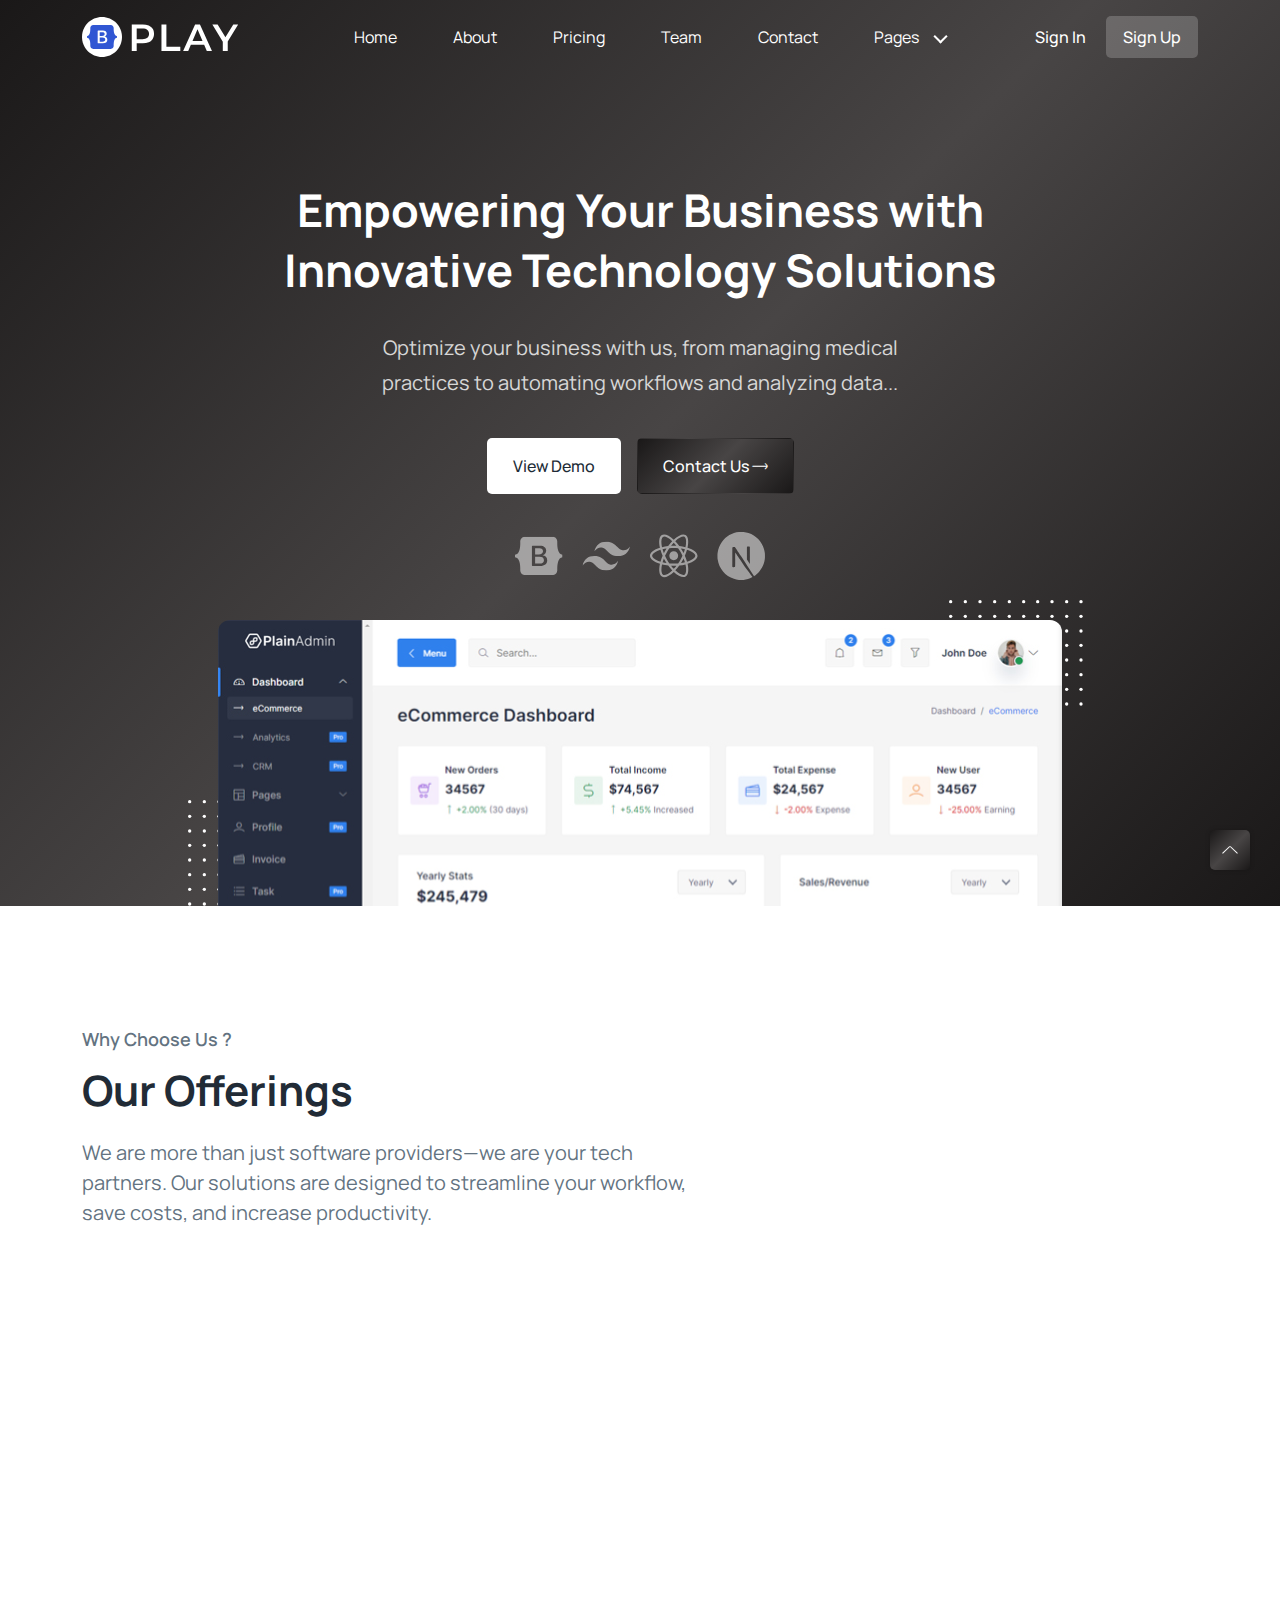
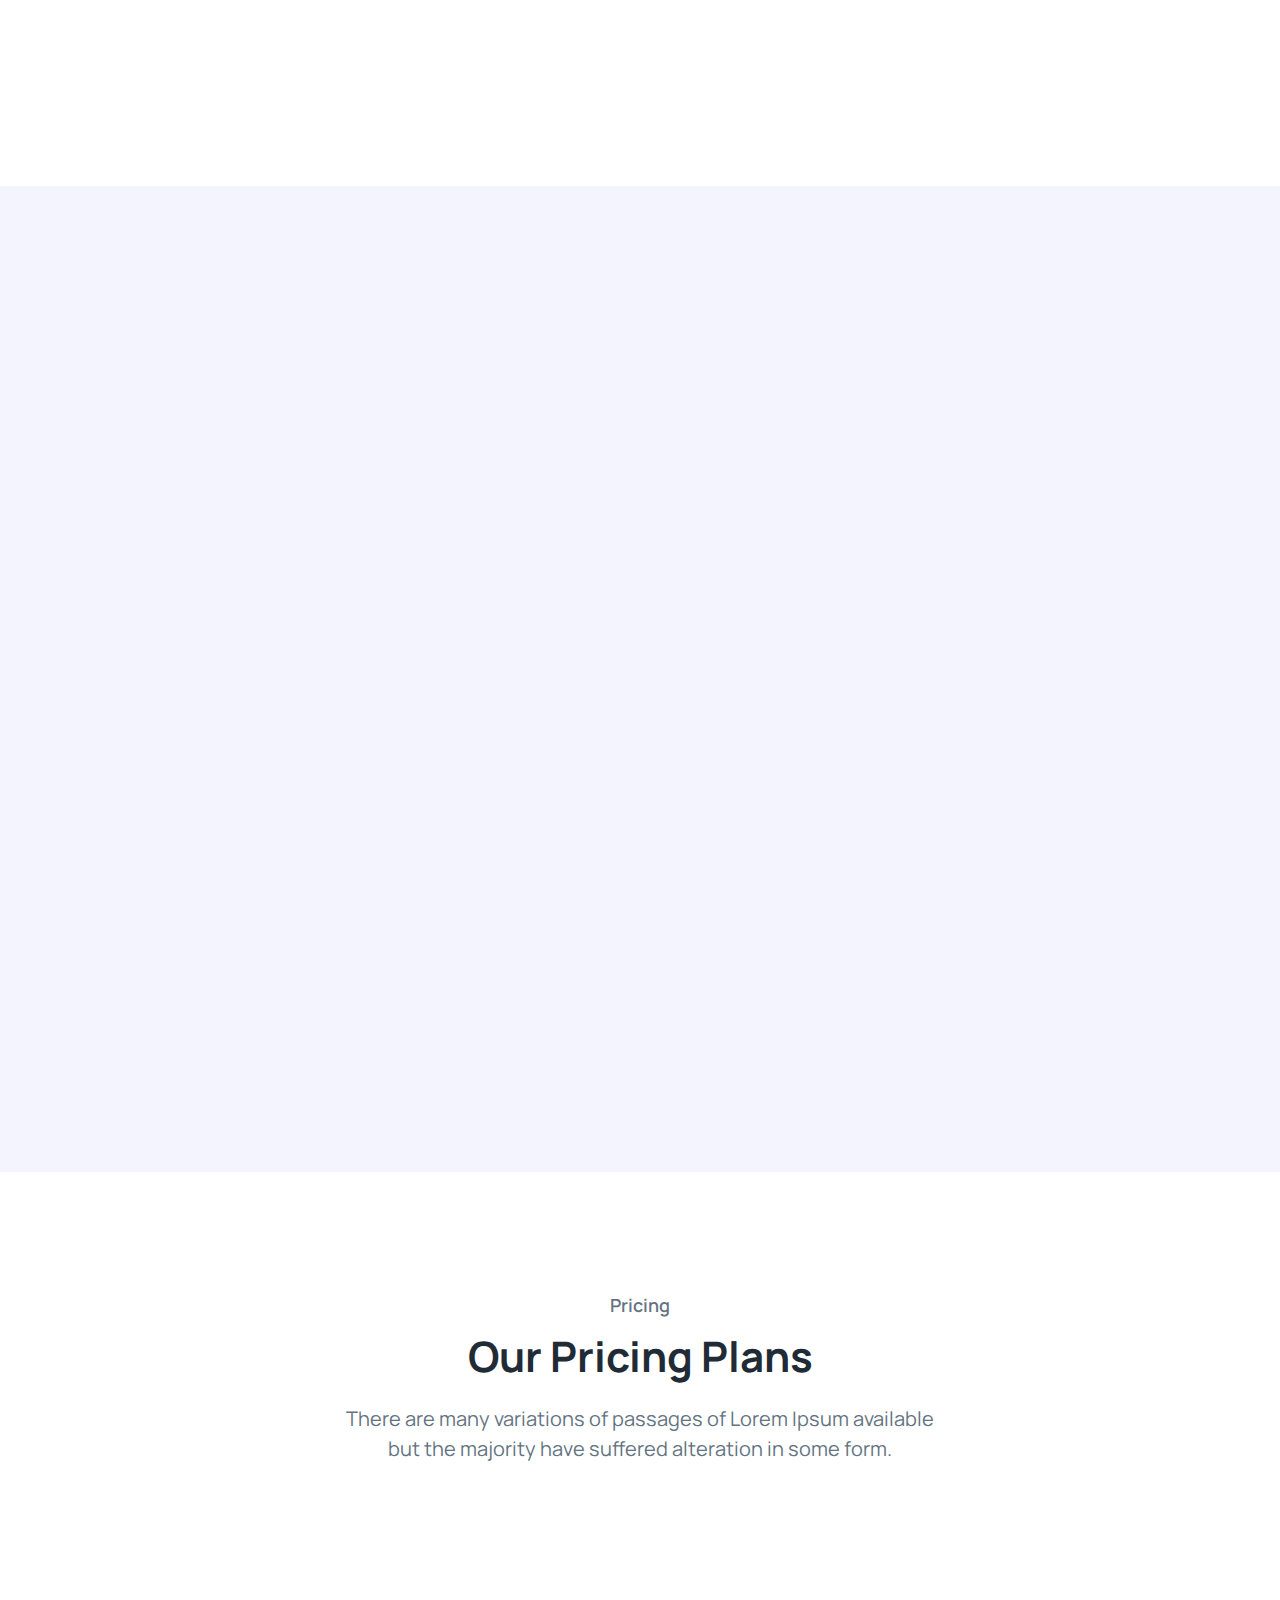
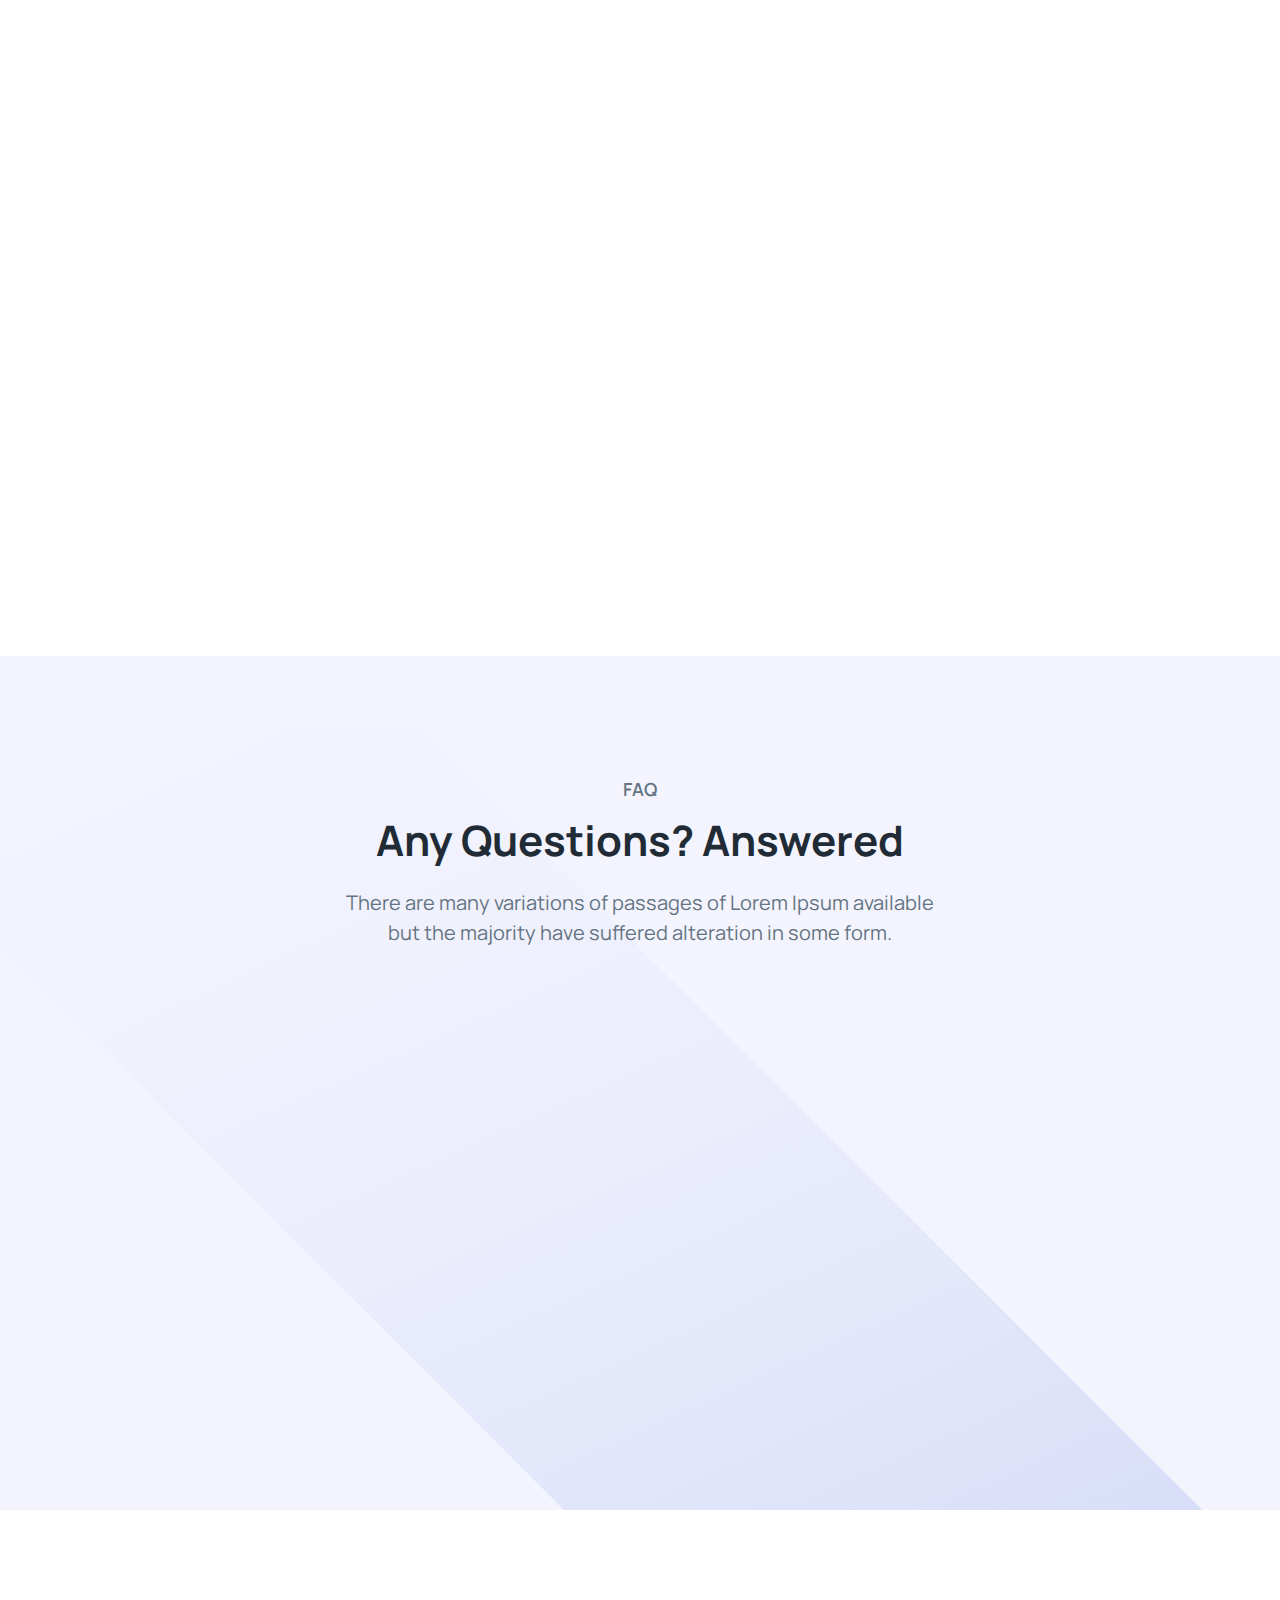
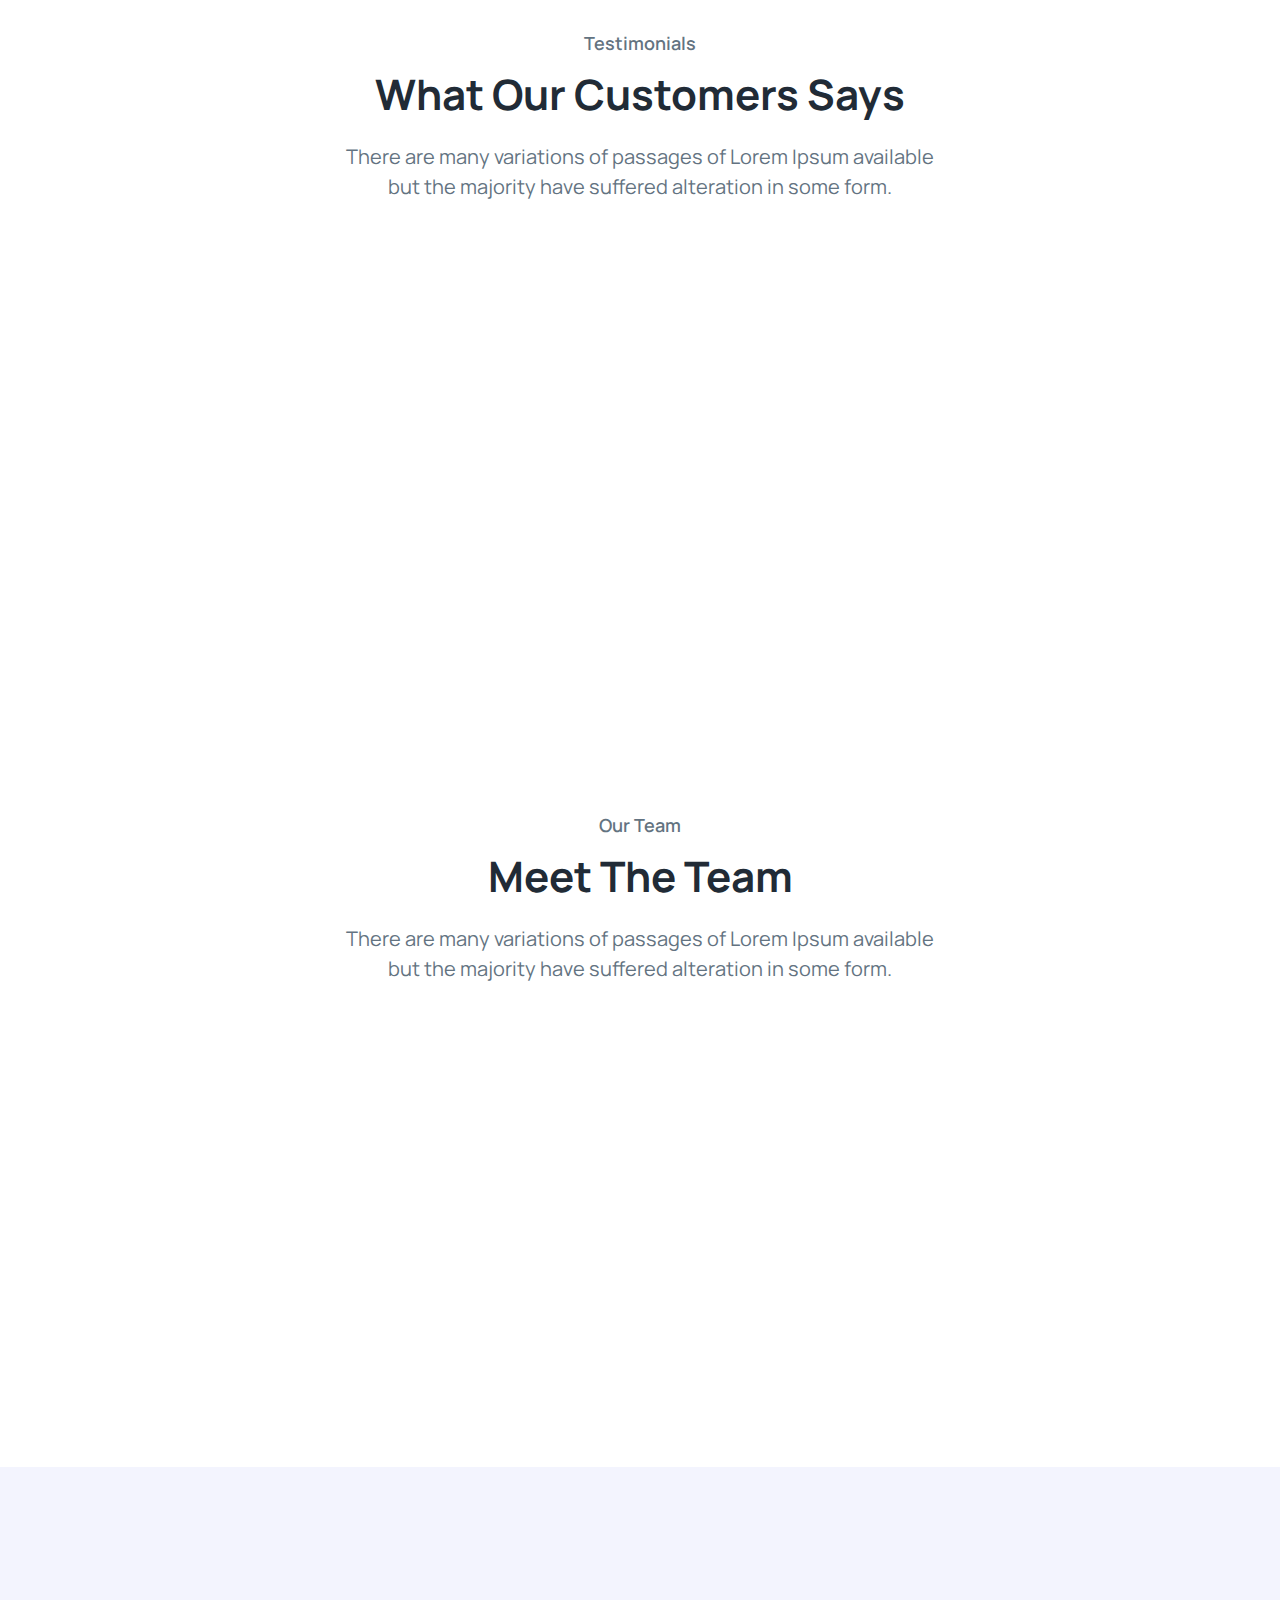
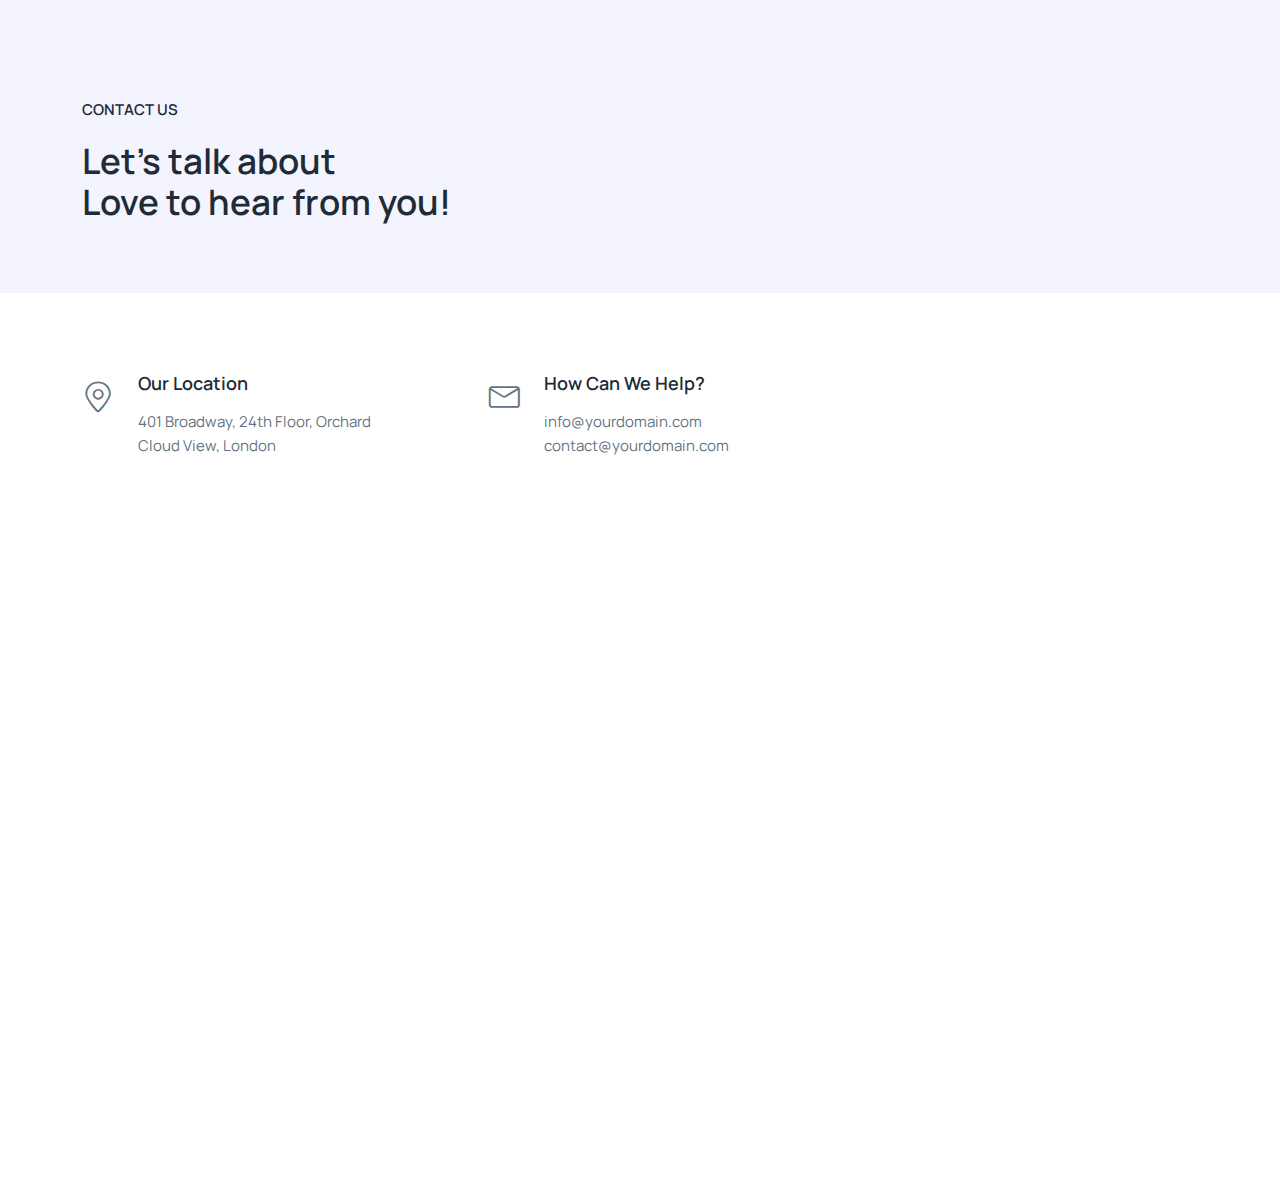
==== index.html @ 302b025c "basic info added" ====
<!-- =========

	Template Name: Play
	Author: UIdeck
	Author URI: https://uideck.com/
	Support: https://uideck.com/support/
	Version: 1.1

========== -->

<!DOCTYPE html>
<html lang="en">
  <head>
    <meta charset="UTF-8" />
    <meta http-equiv="X-UA-Compatible" content="IE=edge" />
    <meta name="viewport" content="width=device-width, initial-scale=1.0" />
    <title>Play | Free Startup and SaaS Landing Page Template by UIdeck</title>

    <!-- Primary Meta Tags -->
<meta name="title" content="Play - Free Open Source HTML Bootstrap Template by UIdeck">
<meta name="description" content="Play - Free Open Source HTML Bootstrap Template by UIdeck Team">

<!-- Open Graph / Facebook -->
<meta property="og:type" content="website">
<meta property="og:url" content="https://uideck.com/play/">
<meta property="og:title" content="Play - Free Open Source HTML Bootstrap Template by UIdeck">
<meta property="og:description" content="Play - Free Open Source HTML Bootstrap Template by UIdeck Team">
<meta property="og:image" content="https://uideck.com/wp-content/uploads/2021/09/play-meta-bs.jpg">

<!-- Twitter -->
<meta property="twitter:card" content="summary_large_image">
<meta property="twitter:url" content="https://uideck.com/play/">
<meta property="twitter:title" content="Play - Free Open Source HTML Bootstrap Template by UIdeck">
<meta property="twitter:description" content="Play - Free Open Source HTML Bootstrap Template by UIdeck Team">
<meta property="twitter:image" content="https://uideck.com/wp-content/uploads/2021/09/play-meta-bs.jpg">

    <!--====== Favicon Icon ======-->
    <link
      rel="shortcut icon"
      href="assets/images/favicon.svg"
      type="image/svg"
    />

    <!-- ===== All CSS files ===== -->
    <link rel="stylesheet" href="assets/css/bootstrap.min.css" />
    <link rel="stylesheet" href="assets/css/animate.css" />
    <link rel="stylesheet" href="assets/css/lineicons.css" />
    <link rel="stylesheet" href="assets/css/ud-styles.css" />
  </head>
  <body>
    <!-- ====== Header Start ====== -->
    <header class="ud-header">
      <div class="container">
        <div class="row">
          <div class="col-lg-12">
            <nav class="navbar navbar-expand-lg">
              <a class="navbar-brand" href="index.html">
                <img src="assets/images/logo/logo.svg" alt="Logo" />
              </a>
              <button class="navbar-toggler">
                <span class="toggler-icon"> </span>
                <span class="toggler-icon"> </span>
                <span class="toggler-icon"> </span>
              </button>

              <div class="navbar-collapse">
                <ul id="nav" class="navbar-nav mx-auto">
                  <li class="nav-item">
                    <a class="ud-menu-scroll" href="#home">Home</a>
                  </li>

                  <li class="nav-item">
                    <a class="ud-menu-scroll" href="#about">About</a>
                  </li>
                  <li class="nav-item">
                    <a class="ud-menu-scroll" href="#pricing">Pricing</a>
                  </li>
                  <li class="nav-item">
                    <a class="ud-menu-scroll" href="#team">Team</a>
                  </li>
                  <li class="nav-item">
                    <a class="ud-menu-scroll" href="#contact">Contact</a>
                  </li>
                  <li class="nav-item nav-item-has-children">
                    <a href="javascript:void(0)"> Pages </a>
                    <ul class="ud-submenu">
                      <li class="ud-submenu-item">
                        <a href="about.html" class="ud-submenu-link">
                          About Page
                        </a>
                      </li>
                      <li class="ud-submenu-item">
                        <a href="pricing.html" class="ud-submenu-link">
                          Pricing Page
                        </a>
                      </li>
                      <li class="ud-submenu-item">
                        <a href="contact.html" class="ud-submenu-link">
                          Contact Page
                        </a>
                      </li>
                      <li class="ud-submenu-item">
                        <a href="blog.html" class="ud-submenu-link">
                          Blog Grid Page
                        </a>
                      </li>
                      <li class="ud-submenu-item">
                        <a href="blog-details.html" class="ud-submenu-link">
                          Blog Details Page
                        </a>
                      </li>
                      <li class="ud-submenu-item">
                        <a href="login.html" class="ud-submenu-link">
                          Sign In Page
                        </a>
                      </li>
                      <li class="ud-submenu-item">
                        <a href="404.html" class="ud-submenu-link">404 Page</a>
                      </li>
                    </ul>
                  </li>
                </ul>
              </div>

              <div class="navbar-btn d-none d-sm-inline-block">
                <a href="login.html" class="ud-main-btn ud-login-btn">
                  Sign In
                </a>
                <a class="ud-main-btn ud-white-btn" href="javascript:void(0)">
                  Sign Up
                </a>
              </div>
            </nav>
          </div>
        </div>
      </div>
    </header>
    <!-- ====== Header End ====== -->

    <!-- ====== Hero Start ====== -->
    <section class="ud-hero" id="home">
      <div class="container">
        <div class="row">
          <div class="col-lg-12">
            <div class="ud-hero-content wow fadeInUp" data-wow-delay=".2s">
              <h1 class="ud-hero-title">
                Empowering Your Business with Innovative Technology Solutions
              </h1>
              <p class="ud-hero-desc">
                Optimize your business with us,
                 from managing medical practices to automating workflows and analyzing data...       </p>
              <ul class="ud-hero-buttons">
                <li>
                  <a href="https://links.uideck.com/play-bootstrap-download" rel="nofollow noopener" target="_blank" class="ud-main-btn ud-white-btn">
                    View Demo
                  </a>
                </li>
                <li>
                  <a href="https://github.com/uideck/play-bootstrap" rel="nofollow noopener" target="_blank" class="ud-main-btn ud-link-btn">
                    Contact Us <i class="lni lni-arrow-right"></i>
                  </a>
                </li>
              </ul>
            </div>
            <div
              class="ud-hero-brands-wrapper wow fadeInUp"
              data-wow-delay=".3s"
            >
              <img src="assets/images/hero/brand.svg" alt="brand" />
            </div>
            <div class="ud-hero-image wow fadeInUp" data-wow-delay=".25s">
              <img src="assets/images/hero/hero-image.svg" alt="hero-image" />
              <img
                src="assets/images/hero/dotted-shape.svg"
                alt="shape"
                class="shape shape-1"
              />
              <img
                src="assets/images/hero/dotted-shape.svg"
                alt="shape"
                class="shape shape-2"
              />
            </div>
          </div>
        </div>
      </div>
    </section>
    <!-- ====== Hero End ====== -->

    <!-- ====== Features Start ====== -->
    <section id="features" class="ud-features">
      <div class="container">
        <div class="row">
          <div class="col-lg-12">
            <div class="ud-section-title">
              <span>Why Choose Us ?</span>
              <h2>Our Offerings</h2>
              <p>
                We are more than just software providers—we are your tech partners.
                 Our solutions are designed to streamline your workflow, save costs,
                  and increase productivity.
              </p>
            </div>
          </div>
        </div>
        <div class="row">
          <div class="col-xl-3 col-lg-3 col-sm-6">
            <div class="ud-single-feature wow fadeInUp" data-wow-delay=".1s">
              <div class="ud-feature-icon">
                <i class="lni lni-gift"></i>
              </div>
              <div class="ud-feature-content">
                <h3 class="ud-feature-title">Scalability</h3>
                <p class="ud-feature-desc">
                  Our software is built with scalability in mind, ensuring that as your business expands,our solutions grow with you. Whether you're managing a small practice
                  or a large enterprise...          </p>
                <a href="javascript:void(0)" class="ud-feature-link">
                  Learn More
                </a>
              </div>
            </div>
          </div>
          <div class="col-xl-3 col-lg-3 col-sm-6">
            <div class="ud-single-feature wow fadeInUp" data-wow-delay=".15s">
              <div class="ud-feature-icon">
                <i class="lni lni-move"></i>
              </div>
              <div class="ud-feature-content">
                <h3 class="ud-feature-title">Customisation</h3>
                <p class="ud-feature-desc">
                  We understand that every business operates differently, which is
                   why our solutions are highly customizable. From workflow automation
                    to specific data reporting, we offer features...
                </p>
                <a href="javascript:void(0)" class="ud-feature-link">
                  Learn More
                </a>
              </div>
            </div>
          </div>
          <div class="col-xl-3 col-lg-3 col-sm-6">
            <div class="ud-single-feature wow fadeInUp" data-wow-delay=".2s">
              <div class="ud-feature-icon">
                <i class="lni lni-layout"></i>
              </div>
              <div class="ud-feature-content">
                <h3 class="ud-feature-title">High-quality Design</h3>
                <p class="ud-feature-desc">
                At Cyan, we create products that are of high-quality, innovative and user friendly designs that stand out.
               Our team creates visually stunning and functional products to meet your business needs
                </p>
                <a href="javascript:void(0)" class="ud-feature-link">
                  Learn More
                </a>
              </div>
            </div>
          </div>
          <div class="col-xl-3 col-lg-3 col-sm-6">
            <div class="ud-single-feature wow fadeInUp" data-wow-delay=".25s">
              <div class="ud-feature-icon">
                <i class="lni lni-layers"></i>
              </div>
              <div class="ud-feature-content">
                <h3 class="ud-feature-title">24/7 Support</h3>
                <p class="ud-feature-desc">
                  We pride ourselves on offering unmatched customer support.
                   Our dedicated team is available 24/7 to ensure that any 
                   issues you face are quickly resolved</p>
                <a href="javascript:void(0)" class="ud-feature-link">
                  Learn More
                </a>
              </div>
            </div>
          </div>
        </div>
      </div>
    </section>
    <!-- ====== Features End ====== -->

    <!-- ====== About Start ====== -->
    <section id="about" class="ud-about">
      <div class="container">
        <div class="ud-about-wrapper wow fadeInUp" data-wow-delay=".2s">
          <div class="ud-about-content-wrapper">
            <div class="ud-about-content">
              <span class="tag">About Us</span>
              <h2>Building the Future of Business with Smart Technology</h2>
              <p>
                Cyan Cloud Technologies was founded with a mission to drive
                 innovation in business operations. From dental practices to 
                 enterprises needing automation, our goal is to provide
                  technology solutions that make a difference.
              </p>

              <p>
                Our products focus on simplifying business processes,
                 automating administrative tasks, and enhancing overall efficiency.
                  At Cyan Cloud Technologies, we strive to empower businesses 
                  with cutting-edge tools and services that streamline operations and foster growth.
              </p>
              <a href="javascript:void(0)" class="ud-main-btn">Learn More</a>
            </div>
          </div>
          <div class="ud-about-image">
            <img src="assets/images/about/about-image.svg" alt="about-image" />
          </div>
        </div>
      </div>
    </section>
    <!-- ====== About End ====== -->

    <!-- ====== Pricing Start ====== -->
    <section id="pricing" class="ud-pricing">
      <div class="container">
        <div class="row">
          <div class="col-lg-12">
            <div class="ud-section-title mx-auto text-center">
              <span>Pricing</span>
              <h2>Our Pricing Plans</h2>
              <p>
                There are many variations of passages of Lorem Ipsum available
                but the majority have suffered alteration in some form.
              </p>
            </div>
          </div>
        </div>

        <div class="row g-0 align-items-center justify-content-center">
          <div class="col-lg-4 col-md-6 col-sm-10">
            <div
              class="ud-single-pricing first-item wow fadeInUp"
              data-wow-delay=".15s"
            >
              <div class="ud-pricing-header">
                <h3>STARTING FROM</h3>
                <h4>$ 19.99/mo</h4>
              </div>
              <div class="ud-pricing-body">
                <ul>
                  <li>5 User</li>
                  <li>All UI components</li>
                  <li>Lifetime access</li>
                  <li>Free updates</li>
                  <li>Use on 1 (one) project</li>
                  <li>4 Months support</li>
                </ul>
              </div>
              <div class="ud-pricing-footer">
                <a href="javascript:void(0)" class="ud-main-btn ud-border-btn">
                  Purchase Now
                </a>
              </div>
            </div>
          </div>
          <div class="col-lg-4 col-md-6 col-sm-10">
            <div
              class="ud-single-pricing active wow fadeInUp"
              data-wow-delay=".1s"
            >
              <span class="ud-popular-tag">POPULAR</span>
              <div class="ud-pricing-header">
                <h3>STARTING FROM</h3>
                <h4>$ 30.99/mo</h4>
              </div>
              <div class="ud-pricing-body">
                <ul>
                  <li>5 User</li>
                  <li>All UI components</li>
                  <li>Lifetime access</li>
                  <li>Free updates</li>
                  <li>Use on 1 (one) project</li>
                  <li>4 Months support</li>
                </ul>
              </div>
              <div class="ud-pricing-footer">
                <a href="javascript:void(0)" class="ud-main-btn ud-white-btn">
                  Purchase Now
                </a>
              </div>
            </div>
          </div>
          <div class="col-lg-4 col-md-6 col-sm-10">
            <div
              class="ud-single-pricing last-item wow fadeInUp"
              data-wow-delay=".15s"
            >
              <div class="ud-pricing-header">
                <h3>STARTING FROM</h3>
                <h4>$ 70.99/mo</h4>
              </div>
              <div class="ud-pricing-body">
                <ul>
                  <li>5 User</li>
                  <li>All UI components</li>
                  <li>Lifetime access</li>
                  <li>Free updates</li>
                  <li>Use on 1 (one) project</li>
                  <li>4 Months support</li>
                </ul>
              </div>
              <div class="ud-pricing-footer">
                <a href="javascript:void(0)" class="ud-main-btn ud-border-btn">
                  Purchase Now
                </a>
              </div>
            </div>
          </div>
        </div>
      </div>
    </section>
    <!-- ====== Pricing End ====== -->

    <!-- ====== FAQ Start ====== -->
    <section id="faq" class="ud-faq">
      <div class="shape">
        <img src="assets/images/faq/shape.svg" alt="shape" />
      </div>
      <div class="container">
        <div class="row">
          <div class="col-lg-12">
            <div class="ud-section-title text-center mx-auto">
              <span>FAQ</span>
              <h2>Any Questions? Answered</h2>
              <p>
                There are many variations of passages of Lorem Ipsum available
                but the majority have suffered alteration in some form.
              </p>
            </div>
          </div>
        </div>

        <div class="row">
          <div class="col-lg-6">
            <div class="ud-single-faq wow fadeInUp" data-wow-delay=".1s">
              <div class="accordion">
                <button
                  class="ud-faq-btn collapsed"
                  data-bs-toggle="collapse"
                  data-bs-target="#collapseOne"
                >
                  <span class="icon flex-shrink-0">
                    <i class="lni lni-chevron-down"></i>
                  </span>
                  <span>How to use UIdeck?</span>
                </button>
                <div id="collapseOne" class="accordion-collapse collapse">
                  <div class="ud-faq-body">
                    Lorem Ipsum is simply dummy text of the printing and
                    typesetting industry. Lorem Ipsum has been the industry's
                    standard dummy text ever since the 1500s, when an unknown
                    printer took a galley of type and scrambled it to make a
                    type specimen book.
                  </div>
                </div>
              </div>
            </div>
            <div class="ud-single-faq wow fadeInUp" data-wow-delay=".15s">
              <div class="accordion">
                <button
                  class="ud-faq-btn collapsed"
                  data-bs-toggle="collapse"
                  data-bs-target="#collapseTwo"
                >
                  <span class="icon flex-shrink-0">
                    <i class="lni lni-chevron-down"></i>
                  </span>
                  <span>How to download icons from Lineicons?</span>
                </button>
                <div id="collapseTwo" class="accordion-collapse collapse">
                  <div class="ud-faq-body">
                    Lorem Ipsum is simply dummy text of the printing and
                    typesetting industry. Lorem Ipsum has been the industry's
                    standard dummy text ever since the 1500s, when an unknown
                    printer took a galley of type and scrambled it to make a
                    type specimen book.
                  </div>
                </div>
              </div>
            </div>
            <div class="ud-single-faq wow fadeInUp" data-wow-delay=".2s">
              <div class="accordion">
                <button
                  class="ud-faq-btn collapsed"
                  data-bs-toggle="collapse"
                  data-bs-target="#collapseThree"
                >
                  <span class="icon flex-shrink-0">
                    <i class="lni lni-chevron-down"></i>
                  </span>
                  <span>Is GrayGrids part of UIdeck?</span>
                </button>
                <div id="collapseThree" class="accordion-collapse collapse">
                  <div class="ud-faq-body">
                    Lorem Ipsum is simply dummy text of the printing and
                    typesetting industry. Lorem Ipsum has been the industry's
                    standard dummy text ever since the 1500s, when an unknown
                    printer took a galley of type and scrambled it to make a
                    type specimen book.
                  </div>
                </div>
              </div>
            </div>
          </div>
          <div class="col-lg-6">
            <div class="ud-single-faq wow fadeInUp" data-wow-delay=".1s">
              <div class="accordion">
                <button
                  class="ud-faq-btn collapsed"
                  data-bs-toggle="collapse"
                  data-bs-target="#collapseFour"
                >
                  <span class="icon flex-shrink-0">
                    <i class="lni lni-chevron-down"></i>
                  </span>
                  <span>Can I use this template for commercial project?</span>
                </button>
                <div id="collapseFour" class="accordion-collapse collapse">
                  <div class="ud-faq-body">
                    Lorem Ipsum is simply dummy text of the printing and
                    typesetting industry. Lorem Ipsum has been the industry's
                    standard dummy text ever since the 1500s, when an unknown
                    printer took a galley of type and scrambled it to make a
                    type specimen book.
                  </div>
                </div>
              </div>
            </div>
            <div class="ud-single-faq wow fadeInUp" data-wow-delay=".15s">
              <div class="accordion">
                <button
                  class="ud-faq-btn collapsed"
                  data-bs-toggle="collapse"
                  data-bs-target="#collapseFive"
                >
                  <span class="icon flex-shrink-0">
                    <i class="lni lni-chevron-down"></i>
                  </span>
                  <span>Do you have plan releasing Play Pro?</span>
                </button>
                <div id="collapseFive" class="accordion-collapse collapse">
                  <div class="ud-faq-body">
                    Lorem Ipsum is simply dummy text of the printing and
                    typesetting industry. Lorem Ipsum has been the industry's
                    standard dummy text ever since the 1500s, when an unknown
                    printer took a galley of type and scrambled it to make a
                    type specimen book.
                  </div>
                </div>
              </div>
            </div>
            <div class="ud-single-faq wow fadeInUp" data-wow-delay=".2s">
              <div class="accordion">
                <button
                  class="ud-faq-btn collapsed"
                  data-bs-toggle="collapse"
                  data-bs-target="#collapseSix"
                >
                  <span class="icon flex-shrink-0">
                    <i class="lni lni-chevron-down"></i>
                  </span>
                  <span>Where and how to host this template?</span>
                </button>
                <div id="collapseSix" class="accordion-collapse collapse">
                  <div class="ud-faq-body">
                    Lorem Ipsum is simply dummy text of the printing and
                    typesetting industry. Lorem Ipsum has been the industry's
                    standard dummy text ever since the 1500s, when an unknown
                    printer took a galley of type and scrambled it to make a
                    type specimen book.
                  </div>
                </div>
              </div>
            </div>
          </div>
        </div>
      </div>
    </section>
    <!-- ====== FAQ End ====== -->

    <!-- ====== Testimonials Start ====== -->
    <section id="testimonials" class="ud-testimonials">
      <div class="container">
        <div class="row">
          <div class="col-lg-12">
            <div class="ud-section-title mx-auto text-center">
              <span>Testimonials</span>
              <h2>What our Customers Says</h2>
              <p>
                There are many variations of passages of Lorem Ipsum available
                but the majority have suffered alteration in some form.
              </p>
            </div>
          </div>
        </div>

        <div class="row">
          <div class="col-lg-4 col-md-6">
            <div
              class="ud-single-testimonial wow fadeInUp"
              data-wow-delay=".1s"
            >
              <div class="ud-testimonial-ratings">
                <i class="lni lni-star-filled"></i>
                <i class="lni lni-star-filled"></i>
                <i class="lni lni-star-filled"></i>
                <i class="lni lni-star-filled"></i>
                <i class="lni lni-star-filled"></i>
              </div>
              <div class="ud-testimonial-content">
                <p>
                  “Our members are so impressed. It's intuitive. It's clean.
                  It's distraction free. If you're building a community.
                </p>
              </div>
              <div class="ud-testimonial-info">
                <div class="ud-testimonial-image">
                  <img
                    src="assets/images/testimonials/author-01.png"
                    alt="author"
                  />
                </div>
                <div class="ud-testimonial-meta">
                  <h4>Sabo Masties</h4>
                  <p>Founder @UIdeck</p>
                </div>
              </div>
            </div>
          </div>
          <div class="col-lg-4 col-md-6">
            <div
              class="ud-single-testimonial wow fadeInUp"
              data-wow-delay=".15s"
            >
              <div class="ud-testimonial-ratings">
                <i class="lni lni-star-filled"></i>
                <i class="lni lni-star-filled"></i>
                <i class="lni lni-star-filled"></i>
                <i class="lni lni-star-filled"></i>
                <i class="lni lni-star-filled"></i>
              </div>
              <div class="ud-testimonial-content">
                <p>
                  “Our members are so impressed. It's intuitive. It's clean.
                  It's distraction free. If you're building a community.
                </p>
              </div>
              <div class="ud-testimonial-info">
                <div class="ud-testimonial-image">
                  <img
                    src="assets/images/testimonials/author-02.png"
                    alt="author"
                  />
                </div>
                <div class="ud-testimonial-meta">
                  <h4>Margin Gesmu</h4>
                  <p>Founder @Lineicons</p>
                </div>
              </div>
            </div>
          </div>
          <div class="col-lg-4 col-md-6">
            <div
              class="ud-single-testimonial wow fadeInUp"
              data-wow-delay=".2s"
            >
              <div class="ud-testimonial-ratings">
                <i class="lni lni-star-filled"></i>
                <i class="lni lni-star-filled"></i>
                <i class="lni lni-star-filled"></i>
                <i class="lni lni-star-filled"></i>
                <i class="lni lni-star-filled"></i>
              </div>
              <div class="ud-testimonial-content">
                <p>
                  “Our members are so impressed. It's intuitive. It's clean.
                  It's distraction free. If you're building a community.
                </p>
              </div>
              <div class="ud-testimonial-info">
                <div class="ud-testimonial-image">
                  <img
                    src="assets/images/testimonials/author-03.png"
                    alt="author"
                  />
                </div>
                <div class="ud-testimonial-meta">
                  <h4>William Smith</h4>
                  <p>Founder @GrayGrids</p>
                </div>
              </div>
            </div>
          </div>
        </div>
        <div class="row">
          <div class="col-lg-12">
            <div class="ud-brands wow fadeInUp" data-wow-delay=".2s">
              <div class="ud-title">
                <h6>Trusted and Used by</h6>
              </div>
              <div class="ud-brands-logo">
                <div class="ud-single-logo">
                  <img src="assets/images/brands/ayroui.svg" alt="ayroui" />
                </div>
                <div class="ud-single-logo">
                  <img src="assets/images/brands/uideck.svg" alt="uideck" />
                </div>
                <div class="ud-single-logo">
                  <img
                    src="assets/images/brands/graygrids.svg"
                    alt="graygrids"
                  />
                </div>
                <div class="ud-single-logo">
                  <img
                    src="assets/images/brands/lineicons.svg"
                    alt="lineicons"
                  />
                </div>
                <div class="ud-single-logo">
                  <img
                    src="assets/images/brands/ecommerce-html.svg"
                    alt="ecommerce-html"
                  />
                </div>
              </div>
            </div>
          </div>
        </div>
      </div>
    </section>
    <!-- ====== Testimonials End ====== -->

    <!-- ====== Team Start ====== -->
    <section id="team" class="ud-team">
      <div class="container">
        <div class="row">
          <div class="col-lg-12">
            <div class="ud-section-title mx-auto text-center">
              <span>Our Team</span>
              <h2>Meet The Team</h2>
              <p>
                There are many variations of passages of Lorem Ipsum available
                but the majority have suffered alteration in some form.
              </p>
            </div>
          </div>
        </div>

        <div class="row">
          <div class="col-xl-3 col-lg-3 col-sm-6">
            <div class="ud-single-team wow fadeInUp" data-wow-delay=".1s">
              <div class="ud-team-image-wrapper">
                <div class="ud-team-image">
                  <img src="assets/images/team/team-01.png" alt="team" />
                </div>

                <img
                  src="assets/images/team/dotted-shape.svg"
                  alt="shape"
                  class="shape shape-1"
                />
                <img
                  src="assets/images/team/shape-2.svg"
                  alt="shape"
                  class="shape shape-2"
                />
              </div>
              <div class="ud-team-info">
                <h5>Adveen Desuza</h5>
                <h6>UI Designer</h6>
              </div>
              <ul class="ud-team-socials">
                <li>
                  <a href="https://twitter.com/MusharofChy">
                    <i class="lni lni-facebook-filled"></i>
                  </a>
                </li>
                <li>
                  <a href="https://twitter.com/MusharofChy">
                    <i class="lni lni-twitter-filled"></i>
                  </a>
                </li>
                <li>
                  <a href="https://twitter.com/MusharofChy">
                    <i class="lni lni-instagram-filled"></i>
                  </a>
                </li>
              </ul>
            </div>
          </div>
          <div class="col-xl-3 col-lg-3 col-sm-6">
            <div class="ud-single-team wow fadeInUp" data-wow-delay=".15s">
              <div class="ud-team-image-wrapper">
                <div class="ud-team-image">
                  <img src="assets/images/team/team-02.png" alt="team" />
                </div>

                <img
                  src="assets/images/team/dotted-shape.svg"
                  alt="shape"
                  class="shape shape-1"
                />
                <img
                  src="assets/images/team/shape-2.svg"
                  alt="shape"
                  class="shape shape-2"
                />
              </div>
              <div class="ud-team-info">
                <h5>Jezmin uniya</h5>
                <h6>Product Designer</h6>
              </div>
              <ul class="ud-team-socials">
                <li>
                  <a href="https://twitter.com/MusharofChy">
                    <i class="lni lni-facebook-filled"></i>
                  </a>
                </li>
                <li>
                  <a href="https://twitter.com/MusharofChy">
                    <i class="lni lni-twitter-filled"></i>
                  </a>
                </li>
                <li>
                  <a href="https://twitter.com/MusharofChy">
                    <i class="lni lni-instagram-filled"></i>
                  </a>
                </li>
              </ul>
            </div>
          </div>
          <div class="col-xl-3 col-lg-3 col-sm-6">
            <div class="ud-single-team wow fadeInUp" data-wow-delay=".2s">
              <div class="ud-team-image-wrapper">
                <div class="ud-team-image">
                  <img src="assets/images/team/team-03.png" alt="team" />
                </div>

                <img
                  src="assets/images/team/dotted-shape.svg"
                  alt="shape"
                  class="shape shape-1"
                />
                <img
                  src="assets/images/team/shape-2.svg"
                  alt="shape"
                  class="shape shape-2"
                />
              </div>
              <div class="ud-team-info">
                <h5>Andrieo Gloree</h5>
                <h6>App Developer</h6>
              </div>
              <ul class="ud-team-socials">
                <li>
                  <a href="https://twitter.com/MusharofChy">
                    <i class="lni lni-facebook-filled"></i>
                  </a>
                </li>
                <li>
                  <a href="https://twitter.com/MusharofChy">
                    <i class="lni lni-twitter-filled"></i>
                  </a>
                </li>
                <li>
                  <a href="https://twitter.com/MusharofChy">
                    <i class="lni lni-instagram-filled"></i>
                  </a>
                </li>
              </ul>
            </div>
          </div>
          <div class="col-xl-3 col-lg-3 col-sm-6">
            <div class="ud-single-team wow fadeInUp" data-wow-delay=".25s">
              <div class="ud-team-image-wrapper">
                <div class="ud-team-image">
                  <img src="assets/images/team/team-04.png" alt="team" />
                </div>

                <img
                  src="assets/images/team/dotted-shape.svg"
                  alt="shape"
                  class="shape shape-1"
                />
                <img
                  src="assets/images/team/shape-2.svg"
                  alt="shape"
                  class="shape shape-2"
                />
              </div>
              <div class="ud-team-info">
                <h5>Jackie Sanders</h5>
                <h6>Content Writer</h6>
              </div>
              <ul class="ud-team-socials">
                <li>
                  <a href="https://twitter.com/MusharofChy">
                    <i class="lni lni-facebook-filled"></i>
                  </a>
                </li>
                <li>
                  <a href="https://twitter.com/MusharofChy">
                    <i class="lni lni-twitter-filled"></i>
                  </a>
                </li>
                <li>
                  <a href="https://twitter.com/MusharofChy">
                    <i class="lni lni-instagram-filled"></i>
                  </a>
                </li>
              </ul>
            </div>
          </div>
        </div>
      </div>
    </section>
    <!-- ====== Team End ====== -->

    <!-- ====== Contact Start ====== -->
    <section id="contact" class="ud-contact">
      <div class="container">
        <div class="row align-items-center">
          <div class="col-xl-8 col-lg-7">
            <div class="ud-contact-content-wrapper">
              <div class="ud-contact-title">
                <span>CONTACT US</span>
                <h2>
                  Let’s talk about <br />
                  Love to hear from you!
                </h2>
              </div>
              <div class="ud-contact-info-wrapper">
                <div class="ud-single-info">
                  <div class="ud-info-icon">
                    <i class="lni lni-map-marker"></i>
                  </div>
                  <div class="ud-info-meta">
                    <h5>Our Location</h5>
                    <p>401 Broadway, 24th Floor, Orchard Cloud View, London</p>
                  </div>
                </div>
                <div class="ud-single-info">
                  <div class="ud-info-icon">
                    <i class="lni lni-envelope"></i>
                  </div>
                  <div class="ud-info-meta">
                    <h5>How Can We Help?</h5>
                    <p>info@yourdomain.com</p>
                    <p>contact@yourdomain.com</p>
                  </div>
                </div>
              </div>
            </div>
          </div>
          <div class="col-xl-4 col-lg-5">
            <div
              class="ud-contact-form-wrapper wow fadeInUp"
              data-wow-delay=".2s"
            >
              <h3 class="ud-contact-form-title">Send us a Message</h3>
              <form class="ud-contact-form">
                <div class="ud-form-group">
                  <label for="fullName">Full Name*</label>
                  <input
                    type="text"
                    name="fullName"
                    placeholder="Adam Gelius"
                  />
                </div>
                <div class="ud-form-group">
                  <label for="email">Email*</label>
                  <input
                    type="email"
                    name="email"
                    placeholder="example@yourmail.com"
                  />
                </div>
                <div class="ud-form-group">
                  <label for="phone">Phone*</label>
                  <input
                    type="text"
                    name="phone"
                    placeholder="+885 1254 5211 552"
                  />
                </div>
                <div class="ud-form-group">
                  <label for="message">Message*</label>
                  <textarea
                    name="message"
                    rows="1"
                    placeholder="type your message here"
                  ></textarea>
                </div>
                <div class="ud-form-group mb-0">
                  <button type="submit" class="ud-main-btn">
                    Send Message
                  </button>
                </div>
              </form>
            </div>
          </div>
        </div>
      </div>
    </section>
    <!-- ====== Contact End ====== -->

    <!-- ====== Footer Start ====== -->
    <footer class="ud-footer wow fadeInUp" data-wow-delay=".15s">
      <div class="shape shape-1">
        <img src="assets/images/footer/shape-1.svg" alt="shape" />
      </div>
      <div class="shape shape-2">
        <img src="assets/images/footer/shape-2.svg" alt="shape" />
      </div>
      <div class="shape shape-3">
        <img src="assets/images/footer/shape-3.svg" alt="shape" />
      </div>
      <div class="ud-footer-widgets">
        <div class="container">
          <div class="row">
            <div class="col-xl-3 col-lg-4 col-md-6">
              <div class="ud-widget">
                <a href="index.html" class="ud-footer-logo">
                  <img src="assets/images/logo/logo.svg" alt="logo" />
                </a>
                <p class="ud-widget-desc">
                  We create digital experiences for brands and companies by
                  using technology.
                </p>
                <ul class="ud-widget-socials">
                  <li>
                    <a href="https://twitter.com/MusharofChy">
                      <i class="lni lni-facebook-filled"></i>
                    </a>
                  </li>
                  <li>
                    <a href="https://twitter.com/MusharofChy">
                      <i class="lni lni-twitter-filled"></i>
                    </a>
                  </li>
                  <li>
                    <a href="https://twitter.com/MusharofChy">
                      <i class="lni lni-instagram-filled"></i>
                    </a>
                  </li>
                  <li>
                    <a href="https://twitter.com/MusharofChy">
                      <i class="lni lni-linkedin-original"></i>
                    </a>
                  </li>
                </ul>
              </div>
            </div>

            <div class="col-xl-2 col-lg-2 col-md-6 col-sm-6">
              <div class="ud-widget">
                <h5 class="ud-widget-title">About Us</h5>
                <ul class="ud-widget-links">
                  <li>
                    <a href="javascript:void(0)">Home</a>
                  </li>
                  <li>
                    <a href="javascript:void(0)">Features</a>
                  </li>
                  <li>
                    <a href="javascript:void(0)">About</a>
                  </li>
                  <li>
                    <a href="javascript:void(0)">Testimonial</a>
                  </li>
                </ul>
              </div>
            </div>
            <div class="col-xl-2 col-lg-3 col-md-6 col-sm-6">
              <div class="ud-widget">
                <h5 class="ud-widget-title">Features</h5>
                <ul class="ud-widget-links">
                  <li>
                    <a href="javascript:void(0)">How it works</a>
                  </li>
                  <li>
                    <a href="javascript:void(0)">Privacy policy</a>
                  </li>
                  <li>
                    <a href="javascript:void(0)">Terms of service</a>
                  </li>
                  <li>
                    <a href="javascript:void(0)">Refund policy</a>
                  </li>
                </ul>
              </div>
            </div>
            <div class="col-xl-2 col-lg-3 col-md-6 col-sm-6">
              <div class="ud-widget">
                <h5 class="ud-widget-title">Our Products</h5>
                <ul class="ud-widget-links">
                  <li>
                    <a
                      href="https://lineicons.com/"
                      rel="nofollow noopner"
                      target="_blank"
                      >Lineicons
                    </a>
                  </li>
                  <li>
                    <a
                      href="https://ecommercehtml.com/"
                      rel="nofollow noopner"
                      target="_blank"
                      >Ecommerce HTML</a
                    >
                  </li>
                  <li>
                    <a
                      href="https://ayroui.com/"
                      rel="nofollow noopner"
                      target="_blank"
                      >Ayro UI</a
                    >
                  </li>
                  <li>
                    <a
                      href="https://graygrids.com/"
                      rel="nofollow noopner"
                      target="_blank"
                      >Plain Admin</a
                    >
                  </li>
                </ul>
              </div>
            </div>
            <div class="col-xl-3 col-lg-6 col-md-8 col-sm-10">
              <div class="ud-widget">
                <h5 class="ud-widget-title">Partners</h5>
                <ul class="ud-widget-brands">
                  <li>
                    <a
                      href="https://ayroui.com/"
                      rel="nofollow noopner"
                      target="_blank"
                    >
                      <img
                        src="assets/images/footer/brands/ayroui.svg"
                        alt="ayroui"
                      />
                    </a>
                  </li>
                  <li>
                    <a
                      href="https://ecommercehtml.com/"
                      rel="nofollow noopner"
                      target="_blank"
                    >
                      <img
                        src="assets/images/footer/brands/ecommerce-html.svg"
                        alt="ecommerce-html"
                      />
                    </a>
                  </li>
                  <li>
                    <a
                      href="https://graygrids.com/"
                      rel="nofollow noopner"
                      target="_blank"
                    >
                      <img
                        src="assets/images/footer/brands/graygrids.svg"
                        alt="graygrids"
                      />
                    </a>
                  </li>
                  <li>
                    <a
                      href="https://lineicons.com/"
                      rel="nofollow noopner"
                      target="_blank"
                    >
                      <img
                        src="assets/images/footer/brands/lineicons.svg"
                        alt="lineicons"
                      />
                    </a>
                  </li>
                  <li>
                    <a
                      href="https://uideck.com/"
                      rel="nofollow noopner"
                      target="_blank"
                    >
                      <img
                        src="assets/images/footer/brands/uideck.svg"
                        alt="uideck"
                      />
                    </a>
                  </li>
                  <li>
                    <a
                      href="https://tailwindtemplates.co/"
                      rel="nofollow noopner"
                      target="_blank"
                    >
                      <img
                        src="assets/images/footer/brands/tailwindtemplates.svg"
                        alt="tailwindtemplates"
                      />
                    </a>
                  </li>
                </ul>
              </div>
            </div>
          </div>
        </div>
      </div>
      <div class="ud-footer-bottom">
        <div class="container">
          <div class="row">
            <div class="col-md-8">
              <ul class="ud-footer-bottom-left">
                <li>
                  <a href="javascript:void(0)">Privacy policy</a>
                </li>
                <li>
                  <a href="javascript:void(0)">Support policy</a>
                </li>
                <li>
                  <a href="javascript:void(0)">Terms of service</a>
                </li>
              </ul>
            </div>
            <div class="col-md-4">
              <p class="ud-footer-bottom-right">
                Designed and Developed by
                <a href="https://uideck.com" rel="nofollow">UIdeck</a>
              </p>
            </div>
          </div>
        </div>
      </div>
    </footer>
    <!-- ====== Footer End ====== -->

    <!-- ====== Back To Top Start ====== -->
    <a href="javascript:void(0)" class="back-to-top">
      <i class="lni lni-chevron-up"> </i>
    </a>
    <!-- ====== Back To Top End ====== -->

    <!-- ====== All Javascript Files ====== -->
    <script src="assets/js/bootstrap.bundle.min.js"></script>
    <script src="assets/js/wow.min.js"></script>
    <script src="assets/js/main.js"></script>
    <script>
      // ==== for menu scroll
      const pageLink = document.querySelectorAll(".ud-menu-scroll");

      pageLink.forEach((elem) => {
        elem.addEventListener("click", (e) => {
          e.preventDefault();
          document.querySelector(elem.getAttribute("href")).scrollIntoView({
            behavior: "smooth",
            offsetTop: 1 - 60,
          });
        });
      });

      // section menu active
      function onScroll(event) {
        const sections = document.querySelectorAll(".ud-menu-scroll");
        const scrollPos =
          window.pageYOffset ||
          document.documentElement.scrollTop ||
          document.body.scrollTop;

        for (let i = 0; i < sections.length; i++) {
          const currLink = sections[i];
          const val = currLink.getAttribute("href");
          const refElement = document.querySelector(val);
          const scrollTopMinus = scrollPos + 73;
          if (
            refElement.offsetTop <= scrollTopMinus &&
            refElement.offsetTop + refElement.offsetHeight > scrollTopMinus
          ) {
            document
              .querySelector(".ud-menu-scroll")
              .classList.remove("active");
            currLink.classList.add("active");
          } else {
            currLink.classList.remove("active");
          }
        }
      }

      window.document.addEventListener("scroll", onScroll);
    </script>
  </body>
</html>
---- assets/css/ud-styles.css ----
/* =======

	Template Name: Play Bootstrap
	Author: UIdeck
	Author URI: https://uideck.com/
	Support: https://github.com/uideck/
	Version: 1.0

======== */
/*===========================
  COMMON css 
===========================*/
@import url("https://fonts.googleapis.com/css2?family=Inter:wght@200;300;400;500;600;700;800;900&display=swap");
@import url('https://fonts.googleapis.com/css2?family=Manrope:wght@200..800&display=swap');
:root {
  --font: "Manrope", sans-serif;
  --body-color: #637381;
  --heading-color: #212b36;
  --primary-color: linear-gradient(135deg, #1a1818, #484545,#1a1818)  ;
  --white: #ffffff;
}

body {
  font-family: var(--font);
  font-weight: normal;
  font-style: normal;
  color: var(--body-color);
  overflow-x: hidden;
}

* {
  margin: 0;
  padding: 0;
  -webkit-box-sizing: border-box;
  box-sizing: border-box;
}

img {
  max-width: 100%;
}

a,
button,
input,
textarea {
  -webkit-transition: all 0.3s ease-out 0s;
  transition: all 0.3s ease-out 0s;
}

a,
a:focus,
input:focus,
textarea:focus,
button:focus,
.navbar-toggler:focus {
  text-decoration: none;
  outline: none;
  -webkit-box-shadow: none;
          box-shadow: none;
}

a:focus,
a:hover {
  text-decoration: none;
}

i,
span,
a {
  display: inline-block;
}

audio,
canvas,
iframe,
img,
svg,
video {
  vertical-align: middle;
}

h1,
h2,
h3,
h4,
h5,
h6 {
  font-weight: 700;
  color: var(--heading-color);
  margin: 0px;
}

h1 {
  font-size: 48px;
}

h2 {
  font-size: 36px;
}

h3 {
  font-size: 28px;
}

h4 {
  font-size: 22px;
}

h5 {
  font-size: 18px;
}

h6 {
  font-size: 16px;
}

ul,
ol {
  margin: 0px;
  padding: 0px;
  list-style-type: none;
}

p {
  font-size: 16px;
  font-weight: 400;
  line-height: 26px;
  color: var(--body-color);
  margin: 0px;
}

.bg_cover {
  background-position: center center;
  background-size: cover;
  background-repeat: no-repeat;
  width: 100%;
  height: 100%;
}

/*===== All Button Style =====*/
.ud-main-btn {
  display: inline-block;
  text-align: center;
  white-space: nowrap;
  vertical-align: middle;
  font-weight: 500;
  font-size: 16px;
  border-radius: 5px;
  padding: 15px 25px;
  border: 1px solid transparent;
  color: var(--white);
  cursor: pointer;
  z-index: 5;
  -webkit-transition: all 0.4s ease-out 0s;
  transition: all 0.4s ease-out 0s;
  background: var(--primary-color);
}

.ud-main-btn:hover {
  color: var(--white);
  background: var(--heading-color);
}

@media (max-width: 767px) {
  .container {
    padding-left: 40px;
    padding-right: 40px;
  }
}

@media only screen and (min-width: 576px) and (max-width: 767px) {
  .container {
    padding-left: 20px;
    padding-right: 20px;
  }
}

.back-to-top {
  width: 40px;
  height: 40px;
  line-height: 40px;
  background: var(--primary-color);
  -webkit-box-shadow: 0px 0px 5px rgba(0, 0, 0, 0.2);
          box-shadow: 0px 0px 5px rgba(0, 0, 0, 0.2);
  text-align: center;
  -webkit-box-pack: center;
      -ms-flex-pack: center;
          justify-content: center;
  -webkit-box-align: center;
      -ms-flex-align: center;
          align-items: center;
  border-radius: 5px;
  position: fixed;
  right: 30px;
  bottom: 30px;
  z-index: 99;
  color: var(--white);
}

.back-to-top:hover {
  color: var(--white);
  background: var(--heading-color);
}

/* ===== Header CSS ===== */
.ud-header {
  position: absolute;
  top: 0;
  left: 0;
  width: 100%;
  z-index: 99;
  -webkit-transition: all 0.3s ease-out 0s;
  transition: all 0.3s ease-out 0s;
}

.sticky {
  position: fixed;
  z-index: 99;
  background-color: rgba(255, 255, 255, 0.8);
  -webkit-backdrop-filter: blur(5px);
          backdrop-filter: blur(5px);
  -webkit-box-shadow: inset 0 -1px 0 0 rgba(0, 0, 0, 0.1);
  box-shadow: inset 0 -1px 0 0 rgba(0, 0, 0, 0.1);
  -webkit-transition: all 0.3s ease-out 0s;
  transition: all 0.3s ease-out 0s;
}

.sticky .navbar {
  padding: 0;
}

.navbar {
  padding: 0px 0;
  border-radius: 5px;
  position: relative;
  -webkit-transition: all 0.3s ease-out 0s;
  transition: all 0.3s ease-out 0s;
}

.navbar-brand {
  padding: 0;
}

@media only screen and (min-width: 768px) and (max-width: 991px), (max-width: 767px) {
  .navbar-brand {
    padding: 5px 0px;
  }
}

.navbar-brand img {
  max-width: 160px;
}

.navbar-toggler {
  padding: 0;
}

.navbar-toggler .toggler-icon {
  width: 30px;
  height: 2px;
  background-color: var(--white);
  display: block;
  margin: 5px 0;
  position: relative;
  -webkit-transition: all 0.3s ease-out 0s;
  transition: all 0.3s ease-out 0s;
}

.navbar-toggler.active .toggler-icon:nth-of-type(1) {
  -webkit-transform: rotate(45deg);
  transform: rotate(45deg);
  top: 7px;
}

.navbar-toggler.active .toggler-icon:nth-of-type(2) {
  opacity: 0;
}

.navbar-toggler.active .toggler-icon:nth-of-type(3) {
  -webkit-transform: rotate(135deg);
  transform: rotate(135deg);
  top: -7px;
}

@media only screen and (min-width: 768px) and (max-width: 991px), (max-width: 767px) {
  .navbar-collapse {
    position: absolute;
    top: 100%;
    right: 0;
    max-width: 300px;
    width: 100%;
    background-color: var(--white);
    z-index: 9;
    -webkit-box-shadow: 0px 15px 20px 0px rgba(0, 0, 0, 0.1);
    box-shadow: 0px 15px 20px 0px rgba(0, 0, 0, 0.1);
    padding: 0px;
    display: none;
    border-radius: 5px;
  }
  .navbar-collapse.show {
    display: block;
  }
}

@media only screen and (min-width: 768px) and (max-width: 991px), (max-width: 767px) {
  .navbar-nav {
    padding: 20px 30px;
  }
}

.navbar-nav .nav-item {
  position: relative;
  padding: 0px 20px;
}

@media only screen and (min-width: 992px) and (max-width: 1199px) {
  .navbar-nav .nav-item {
    padding: 0px 12px;
  }
}

@media only screen and (min-width: 768px) and (max-width: 991px), (max-width: 767px) {
  .navbar-nav .nav-item {
    padding: 0px;
  }
}

.navbar-nav .nav-item > a {
  font-size: 16px;
  font-weight: 400;
  color: var(--white);
  -webkit-transition: all 0.3s ease-out 0s;
  transition: all 0.3s ease-out 0s;
  padding: 25px 8px;
  position: relative;
}

@media only screen and (min-width: 768px) and (max-width: 991px), (max-width: 767px) {
  .navbar-nav .nav-item > a {
    display: block;
    padding: 8px 0;
    color: var(--heading-color);
  }
}

.navbar-nav .nav-item > a:hover, .navbar-nav .nav-item > a.active {
  color: var(--white);
  opacity: 0.5;
}

@media only screen and (min-width: 768px) and (max-width: 991px), (max-width: 767px) {
  .navbar-nav .nav-item > a:hover, .navbar-nav .nav-item > a.active {
    color: var(--primary-color);
    opacity: 1;
  }
}

.navbar-nav .nav-item .ud-submenu {
  position: absolute;
  width: 250px;
  background: var(--white);
  top: 110%;
  padding: 20px 30px;
  -webkit-box-shadow: 0 15px 44px rgba(140, 140, 140, 0.18);
          box-shadow: 0 15px 44px rgba(140, 140, 140, 0.18);
  border-radius: 5px;
  opacity: 0;
  visibility: hidden;
  -webkit-transition: all 0.3s ease-out 0s;
  transition: all 0.3s ease-out 0s;
}

@media only screen and (min-width: 768px) and (max-width: 991px), (max-width: 767px) {
  .navbar-nav .nav-item .ud-submenu {
    position: static;
    -webkit-box-shadow: none;
            box-shadow: none;
    width: 100%;
    padding: 0px;
    opacity: 1;
    visibility: visible;
    display: none;
  }
}

.navbar-nav .nav-item .ud-submenu.show {
  display: block;
}

.navbar-nav .nav-item .ud-submenu .ud-submenu-link {
  padding: 7px 0;
  color: var(--heading-color);
  font-size: 14px;
}

.navbar-nav .nav-item .ud-submenu .ud-submenu-link:hover {
  color: var(--primary-color);
}

.navbar-nav .nav-item:hover > a {
  color: var(--white);
  opacity: 0.5;
}

@media only screen and (min-width: 768px) and (max-width: 991px), (max-width: 767px) {
  .navbar-nav .nav-item:hover > a {
    color: var(--primary-color);
    opacity: 1;
  }
}

.navbar-nav .nav-item:hover > .ud-submenu {
  opacity: 1;
  visibility: visible;
  top: 100%;
}

.navbar-nav .nav-item.nav-item-has-children > a {
  position: relative;
}

.navbar-nav .nav-item.nav-item-has-children > a::after {
  content: "";
  -webkit-box-sizing: border-box;
          box-sizing: border-box;
  position: absolute;
  width: 10px;
  height: 10px;
  border-bottom: 2px solid;
  border-right: 2px solid;
  -webkit-transform: rotate(45deg) translateY(-50%);
          transform: rotate(45deg) translateY(-50%);
  right: -15px;
  top: 50%;
  margin-top: -2px;
}

@media only screen and (min-width: 768px) and (max-width: 991px), (max-width: 767px) {
  .navbar-nav .nav-item.nav-item-has-children > a::after {
    right: 5px;
  }
}

@media only screen and (min-width: 768px) and (max-width: 991px), (max-width: 767px) {
  .navbar-btn {
    position: absolute;
    top: 50%;
    right: 50px;
    -webkit-transform: translateY(-50%);
    transform: translateY(-50%);
  }
}

.navbar-btn .ud-main-btn {
  padding: 8px 16px;
  background: transparent;
}

.navbar-btn .ud-login-btn:hover {
  opacity: 0.5;
}

.navbar-btn .ud-white-btn {
  background: rgba(255, 255, 255, 0.2);
}

.navbar-btn .ud-white-btn:hover {
  background: white;
  color: var(--heading-color);
}

.sticky .navbar-toggler .toggler-icon {
  background-color: var(--heading-color);
}

.sticky .navbar-nav .nav-item:hover > a {
  color: var(--primary-color);
  opacity: 1;
}

.sticky .navbar-nav .nav-item a {
  color: var(--heading-color);
}

.sticky .navbar-nav .nav-item a.active, .sticky .navbar-nav .nav-item a:hover {
  color: var(--primary-color);
  opacity: 1;
}

.sticky .navbar-btn .ud-main-btn.ud-login-btn {
  color: var(--heading-color);
}

.sticky .navbar-btn .ud-main-btn.ud-login-btn:hover {
  color: var(--primary-color);
  opacity: 1;
}

.sticky .navbar-btn .ud-white-btn {
  background: var(--primary-color);
  color: var(--white);
}

.sticky .navbar-btn .ud-white-btn:hover {
  background: var(--heading-color);
}

/* ===== Hero CSS ===== */
.ud-hero {
  background: var(--primary-color);
  padding-top: 180px;
}

@media only screen and (min-width: 768px) and (max-width: 991px) {
  .ud-hero {
    padding-top: 160px;
  }
}

@media (max-width: 767px) {
  .ud-hero {
    padding-top: 130px;
  }
}

.ud-hero-content {
  max-width: 780px;
  margin: auto;
  margin-bottom: 30px;
}

.ud-hero-content .ud-hero-title {
  color: var(--white);
  font-weight: 700;
  font-size: 45px;
  line-height: 60px;
  text-align: center;
  margin-bottom: 30px;
}

@media only screen and (min-width: 768px) and (max-width: 991px) {
  .ud-hero-content .ud-hero-title {
    font-size: 38px;
    line-height: 50px;
  }
}

@media (max-width: 767px) {
  .ud-hero-content .ud-hero-title {
    font-size: 26px;
    line-height: 38px;
  }
}

.ud-hero-content .ud-hero-desc {
  font-weight: normal;
  font-size: 20px;
  line-height: 35px;
  text-align: center;
  color: var(--white);
  opacity: 0.8;
  max-width: 600px;
  margin: auto;
  margin-bottom: 30px;
}

@media (max-width: 767px) {
  .ud-hero-content .ud-hero-desc {
    font-size: 16px;
    line-height: 30px;
  }
}

.ud-hero-buttons {
  display: -webkit-box;
  display: -ms-flexbox;
  display: flex;
  -webkit-box-align: center;
      -ms-flex-align: center;
          align-items: center;
  -webkit-box-pack: center;
      -ms-flex-pack: center;
          justify-content: center;
}

.ud-hero-buttons .ud-main-btn {
  margin: 8px;
}

@media (max-width: 767px) {
  .ud-hero-buttons .ud-main-btn {
    margin: 5px;
  }
}

@media (max-width: 767px) {
  .ud-hero-buttons .ud-main-btn {
    padding: 12px 16px;
  }
}

.ud-hero-buttons .ud-white-btn {
  background: var(--white);
  color: var(--heading-color);
}

.ud-hero-buttons .ud-white-btn:hover {
  -webkit-box-shadow: 0px 0px 25px rgba(0, 0, 0, 0.2);
          box-shadow: 0px 0px 25px rgba(0, 0, 0, 0.2);
  background: #fefefe;
  color: var(--primary-color);
}

.ud-hero-buttons .ud-link-btn:hover {
  color: var(--white);
  background: transparent;
  opacity: 0.5;
}

.ud-hero-brands-wrapper {
  text-align: center;
  margin-bottom: 40px;
}

.ud-hero-brands-wrapper img {
  -webkit-transition: all 0.3s;
  transition: all 0.3s;
  opacity: 0.5;
  max-width: 250px;
}

.ud-hero-brands-wrapper img:hover {
  opacity: 1;
}

.ud-hero-image {
  max-width: 845px;
  margin: auto;
  text-align: center;
  position: relative;
  z-index: 1;
}

.ud-hero-image img {
  max-width: 100%;
  text-align: center;
}

.ud-hero-image .shape {
  position: absolute;
  z-index: -1;
}

.ud-hero-image .shape.shape-1 {
  bottom: 0;
  left: -30px;
}

.ud-hero-image .shape.shape-2 {
  top: -20px;
  right: -20px;
}

/* ===== Features CSS ===== */
.ud-features {
  padding-top: 120px;
  padding-bottom: 90px;
}

@media (max-width: 767px) {
  .ud-features {
    padding-top: 80px;
    padding-bottom: 40px;
  }
}

.ud-section-title {
  max-width: 620px;
  margin-bottom: 70px;
}

.ud-section-title span {
  font-weight: 600;
  font-size: 18px;
  color: var(--primary-color);
  margin-bottom: 10px;
}

.ud-section-title h2 {
  font-weight: 700;
  font-size: 42px;
  line-height: 55px;
  text-transform: capitalize;
  color: var(--heading-color);
  margin-bottom: 20px;
}

.ud-section-title p {
  font-size: 20px;
  line-height: 30px;
}

@media (max-width: 767px) {
  .ud-section-title p {
    font-size: 16px;
    line-height: 26px;
  }
}

.ud-single-feature {
  margin-bottom: 40px;
}

.ud-single-feature:hover .ud-feature-icon::before {
  -webkit-transform: rotate(45deg);
  transform: rotate(45deg);
}

.ud-single-feature .ud-feature-icon {
  width: 70px;
  height: 70px;
  display: -webkit-box;
  display: -ms-flexbox;
  display: flex;
  -webkit-box-align: center;
      -ms-flex-align: center;
          align-items: center;
  -webkit-box-pack: center;
      -ms-flex-pack: center;
          justify-content: center;
  border-radius: 14px;
  background: var(--primary-color);
  font-size: 32px;
  color: var(--white);
  position: relative;
  z-index: 1;
  text-align: center;
  margin-bottom: 40px;
}

.ud-single-feature .ud-feature-icon::before {
  content: "";
  position: absolute;
  width: 100%;
  height: 100%;
  top: 0;
  left: 0;
  border-radius: 14px;
  background: var(--primary-color);
  opacity: 0.2;
  z-index: -1;
  -webkit-transform: rotate(23deg);
  transform: rotate(23deg);
  -webkit-transition: all 0.3s ease-out 0s;
  transition: all 0.3s ease-out 0s;
}

.ud-single-feature .ud-feature-title {
  font-weight: 700;
  font-size: 20px;
  line-height: 28px;
  margin-bottom: 12px;
}

@media only screen and (min-width: 992px) and (max-width: 1199px) {
  .ud-single-feature .ud-feature-title {
    font-size: 18px;
    line-height: 26px;
  }
}

.ud-single-feature .ud-feature-desc {
  font-size: 16px;
  line-height: 24px;
  margin-bottom: 40px;
}

.ud-single-feature .ud-feature-link {
  font-weight: 500;
  color: var(--body-color);
}

.ud-single-feature .ud-feature-link:hover {
  color: var(--primary-color);
}

/* ===== About CSS ===== */
.ud-about {
  background: #f3f4fe;
  padding: 120px 0;
}

@media (max-width: 767px) {
  .ud-about {
    padding: 80px 0;
  }
}

.ud-about-wrapper {
  background: var(--white);
  border: 1px solid rgba(0, 0, 0, 0.08);
  display: -webkit-box;
  display: -ms-flexbox;
  display: flex;
  -webkit-box-pack: justify;
      -ms-flex-pack: justify;
          justify-content: space-between;
}

@media only screen and (min-width: 768px) and (max-width: 991px), (max-width: 767px) {
  .ud-about-wrapper {
    display: block;
  }
}

.ud-about-content-wrapper {
  padding: 70px;
}

@media (max-width: 767px) {
  .ud-about-content-wrapper {
    padding: 50px 30px;
  }
}

@media only screen and (min-width: 576px) and (max-width: 767px) {
  .ud-about-content-wrapper {
    padding: 50px;
  }
}

.ud-about-content {
  max-width: 500px;
}

.ud-about-content .tag {
  font-weight: 500;
  font-size: 14px;
  color: var(--white);
  background: var(--primary-color);
  padding: 5px 20px;
  display: inline-block;
  margin-bottom: 20px;
}

.ud-about-content h2 {
  font-weight: bold;
  font-size: 36px;
  line-height: 45px;
  margin-bottom: 30px;
}

@media (max-width: 767px) {
  .ud-about-content h2 {
    font-size: 26px;
    line-height: 38px;
  }
}

.ud-about-content p {
  font-size: 16px;
  line-height: 28px;
  margin-bottom: 40px;
}

.ud-about-content .ud-main-btn:hover {
  background: #2748b4;
  -webkit-box-shadow: 0px 0px 10px rgba(0, 0, 0, 0.3);
          box-shadow: 0px 0px 10px rgba(0, 0, 0, 0.3);
}

@media only screen and (min-width: 768px) and (max-width: 991px), (max-width: 767px) {
  .ud-about-image {
    text-align: center;
  }
}

/* ===== Pricing CSS ===== */
.ud-pricing {
  padding-top: 120px;
  padding-bottom: 90px;
}

@media (max-width: 767px) {
  .ud-pricing {
    padding-top: 80px;
    padding-bottom: 40px;
  }
}

.ud-single-pricing {
  margin-bottom: 40px;
  background: var(--white);
  border: 2px solid #d4deff;
  border-radius: 8px;
  text-align: center;
  padding: 45px 30px;
  position: relative;
}

.ud-single-pricing.active {
  background: -webkit-gradient(linear, left top, left bottom, from(#3056d3), to(#179bee));
  background: linear-gradient(180deg, #3056d3 0%, #179bee 100%);
  border: none;
  padding: 55px 30px;
}

.ud-single-pricing.active .ud-pricing-header h3,
.ud-single-pricing.active .ud-pricing-header h4 {
  color: var(--white);
}

.ud-single-pricing.active .ud-pricing-body li {
  color: var(--white);
}

.ud-single-pricing.first-item::after, .ud-single-pricing.last-item::after {
  content: "";
  position: absolute;
  width: 55px;
  height: 55px;
  z-index: 1;
}

.ud-single-pricing.first-item::after {
  background: var(--primary-color);
  left: -2px;
  bottom: -2px;
  border-radius: 0px 55px 0px 8px;
}

.ud-single-pricing.last-item::after {
  background: #13c296;
  top: -2px;
  right: -2px;
  border-radius: 0px 8px 0px 55px;
}

.ud-single-pricing .ud-popular-tag {
  display: inline-block;
  padding: 10px 25px;
  background: var(--white);
  border-radius: 30px;
  color: var(--primary-color);
  margin-bottom: 20px;
  font-weight: 600;
}

.ud-single-pricing .ud-pricing-header h3 {
  font-weight: 500;
  font-size: 15px;
  margin-bottom: 8px;
}

.ud-single-pricing .ud-pricing-header h4 {
  font-weight: 600;
  font-size: 26px;
  color: var(--primary-color);
  margin-bottom: 40px;
}

.ud-single-pricing .ud-pricing-body {
  margin-bottom: 40px;
}

.ud-single-pricing .ud-pricing-body li {
  font-weight: 500;
  font-size: 15px;
  margin-bottom: 18px;
}

.ud-single-pricing .ud-main-btn {
  border-radius: 30px;
  padding: 15px 40px;
}

.ud-single-pricing .ud-border-btn {
  border: 1px solid #d4deff;
  color: var(--primary-color);
  background: var(--white);
}

.ud-single-pricing .ud-border-btn:hover {
  color: var(--white);
  border-color: var(--primary-color);
  background: var(--primary-color);
}

.ud-single-pricing .ud-white-btn {
  background: var(--white);
  color: var(--heading-color);
}

.ud-single-pricing .ud-white-btn:hover {
  color: var(--white);
  background: var(--heading-color);
}

/* ===== FAQ CSS ===== */
.ud-faq {
  padding-top: 120px;
  padding-bottom: 90px;
  background: #f3f4fe;
  position: relative;
  z-index: 1;
}

@media (max-width: 767px) {
  .ud-faq {
    padding-top: 80px;
    padding-bottom: 50px;
  }
}

.ud-faq .shape {
  position: absolute;
  z-index: -1;
  left: 0;
  bottom: 0;
}

.ud-single-faq {
  background: var(--white);
  border: 1px solid #f3f4fe;
  -webkit-box-shadow: 0px 20px 95px rgba(201, 203, 204, 0.3);
          box-shadow: 0px 20px 95px rgba(201, 203, 204, 0.3);
  border-radius: 10px;
  margin-bottom: 30px;
}

.ud-single-faq .ud-faq-btn {
  text-align: left;
  display: -webkit-box;
  display: -ms-flexbox;
  display: flex;
  width: 100%;
  -webkit-box-align: center;
      -ms-flex-align: center;
          align-items: center;
  border: none;
  background: transparent;
  font-weight: 600;
  font-size: 18px;
  color: var(--heading-color);
  opacity: 0.88;
  padding: 30px;
}

@media only screen and (min-width: 992px) and (max-width: 1199px), (max-width: 767px) {
  .ud-single-faq .ud-faq-btn {
    padding: 15px;
  }
}

.ud-single-faq .ud-faq-btn.collapsed span.icon i {
  -webkit-transform: rotate(0deg);
  transform: rotate(0deg);
}

.ud-single-faq .ud-faq-btn span.icon {
  display: -webkit-box;
  display: -ms-flexbox;
  display: flex;
  -webkit-box-align: center;
      -ms-flex-align: center;
          align-items: center;
  -webkit-box-pack: center;
      -ms-flex-pack: center;
          justify-content: center;
  width: 42px;
  height: 42px;
  background: rgba(48, 86, 211, 0.06);
  border-radius: 10px;
  color: var(--primary-color);
  margin-right: 24px;
}

.ud-single-faq .ud-faq-btn span.icon i {
  -webkit-transform: rotate(180deg);
  transform: rotate(180deg);
  -webkit-transition: all 0.3s;
  transition: all 0.3s;
  font-size: 14px;
  font-weight: 700;
}

.ud-single-faq .ud-faq-body {
  padding: 0px 30px 40px 95px;
}

@media only screen and (min-width: 992px) and (max-width: 1199px), (max-width: 767px) {
  .ud-single-faq .ud-faq-body {
    padding: 0px 16px 20px 82px;
  }
}

/* ===== Testimonials CSS ===== */
.ud-testimonials {
  padding-top: 120px;
}

@media (max-width: 767px) {
  .ud-testimonials {
    padding-top: 80px;
  }
}

.ud-single-testimonial {
  padding: 30px;
  -webkit-box-shadow: 0px 60px 120px -20px #ebeffd;
          box-shadow: 0px 60px 120px -20px #ebeffd;
  background: var(--white);
  margin-bottom: 50px;
}

.ud-single-testimonial .ud-testimonial-ratings {
  margin-bottom: 10px;
}

.ud-single-testimonial .ud-testimonial-ratings i {
  color: #fbb040;
}

.ud-single-testimonial .ud-testimonial-content {
  margin-bottom: 25px;
}

.ud-single-testimonial .ud-testimonial-content p {
  font-size: 16px;
  line-height: 30px;
  color: #637381;
}

.ud-single-testimonial .ud-testimonial-info {
  display: -webkit-box;
  display: -ms-flexbox;
  display: flex;
  -webkit-box-align: center;
      -ms-flex-align: center;
          align-items: center;
}

.ud-single-testimonial .ud-testimonial-info .ud-testimonial-image {
  width: 50px;
  height: 50px;
  border-radius: 50%;
  overflow: hidden;
  margin-right: 20px;
}

.ud-single-testimonial .ud-testimonial-info .ud-testimonial-meta h4 {
  font-weight: 600;
  font-size: 14px;
}

.ud-single-testimonial .ud-testimonial-info .ud-testimonial-meta p {
  font-size: 12px;
  color: #969696;
}

.ud-brands .ud-title {
  margin-bottom: 30px;
}

.ud-brands .ud-title h6 {
  font-weight: normal;
  font-size: 12px;
  color: var(--body-color);
  display: inline-block;
  position: relative;
}

.ud-brands .ud-title h6::after {
  content: "";
  position: absolute;
  width: 30px;
  height: 1px;
  background: #afb2b5;
  right: -40px;
  top: 50%;
}

.ud-brands .ud-brands-logo {
  display: -webkit-box;
  display: -ms-flexbox;
  display: flex;
  -webkit-box-align: center;
      -ms-flex-align: center;
          align-items: center;
  -ms-flex-wrap: wrap;
      flex-wrap: wrap;
  margin-right: -40px;
}

.ud-brands .ud-brands-logo .ud-single-logo {
  margin-right: 40px;
  margin-bottom: 20px;
  max-width: 140px;
}

.ud-brands .ud-brands-logo .ud-single-logo:hover img {
  -webkit-filter: none;
          filter: none;
}

.ud-brands .ud-brands-logo .ud-single-logo img {
  -webkit-filter: grayscale(1);
          filter: grayscale(1);
  -webkit-transition: all 0.3s ease-out 0s;
  transition: all 0.3s ease-out 0s;
}

/* ===== Team CSS ===== */
.ud-team {
  padding-top: 120px;
  padding-bottom: 80px;
}

@media (max-width: 767px) {
  .ud-team {
    padding-top: 80px;
    padding-bottom: 40px;
  }
}

.ud-single-team {
  margin-bottom: 40px;
}

.ud-single-team .ud-team-image-wrapper {
  width: 170px;
  height: 170px;
  position: relative;
  margin: 0px auto 25px;
}

.ud-single-team .ud-team-image {
  border-radius: 50%;
}

.ud-single-team .ud-team-image img {
  width: 100%;
  border-radius: 50%;
}

.ud-single-team .shape {
  position: absolute;
  z-index: -1;
}

.ud-single-team .shape.shape-1 {
  top: 0;
  left: 0;
}

.ud-single-team .shape.shape-2 {
  bottom: 0;
  right: 0;
}

.ud-single-team .ud-team-info {
  text-align: center;
  margin-bottom: 20px;
}

.ud-single-team .ud-team-info h5 {
  font-weight: 500;
  font-size: 18px;
  text-transform: capitalize;
  margin-bottom: 10px;
}

.ud-single-team .ud-team-info h6 {
  font-weight: 500;
  font-size: 12px;
  color: var(--body-color);
}

.ud-single-team .ud-team-socials {
  display: -webkit-box;
  display: -ms-flexbox;
  display: flex;
  -webkit-box-align: center;
      -ms-flex-align: center;
          align-items: center;
  -webkit-box-pack: center;
      -ms-flex-pack: center;
          justify-content: center;
}

.ud-single-team .ud-team-socials a {
  width: 32px;
  height: 32px;
  display: -webkit-box;
  display: -ms-flexbox;
  display: flex;
  -webkit-box-align: center;
      -ms-flex-align: center;
          align-items: center;
  -webkit-box-pack: center;
      -ms-flex-pack: center;
          justify-content: center;
  margin: 0px 10px;
  color: #cdced6;
}

.ud-single-team .ud-team-socials a:hover {
  color: var(--primary-color);
}

/* ===== Contact CSS ===== */
.ud-contact {
  padding: 120px 0px;
  position: relative;
}

@media (max-width: 767px) {
  .ud-contact {
    padding: 80px 0;
  }
}

.ud-contact::after {
  content: "";
  position: absolute;
  z-index: -1;
  width: 100%;
  top: 0;
  left: 0;
  height: 50%;
  background: #f3f4fe;
}

@media only screen and (min-width: 992px) and (max-width: 1199px) {
  .ud-contact::after {
    height: 45%;
  }
}

.ud-contact-title {
  margin-bottom: 150px;
}

@media only screen and (min-width: 768px) and (max-width: 991px), (max-width: 767px) {
  .ud-contact-title {
    margin-bottom: 50px;
  }
}

.ud-contact-title span {
  color: var(--heading-color);
  font-weight: 600;
  font-size: 15px;
  margin-bottom: 20px;
}

.ud-contact-title h2 {
  font-weight: 600;
  font-size: 35px;
  line-height: 41px;
}

.ud-contact-info-wrapper {
  display: -webkit-box;
  display: -ms-flexbox;
  display: flex;
  -webkit-box-pack: justify;
      -ms-flex-pack: justify;
          justify-content: space-between;
  -ms-flex-wrap: wrap;
      flex-wrap: wrap;
}

@media only screen and (min-width: 768px) and (max-width: 991px), (max-width: 767px) {
  .ud-contact-info-wrapper {
    margin-bottom: 50px;
  }
}

.ud-contact-info-wrapper .ud-single-info {
  display: -webkit-box;
  display: -ms-flexbox;
  display: flex;
  max-width: 100%;
  width: 330px;
  margin-bottom: 30px;
}

.ud-contact-info-wrapper .ud-info-icon {
  font-size: 32px;
  color: var(--primary-color);
  margin-right: 24px;
}

.ud-contact-info-wrapper .ud-info-meta h5 {
  font-weight: 600;
  font-size: 18px;
  margin-bottom: 15px;
}

.ud-contact-info-wrapper .ud-info-meta p {
  font-size: 15px;
  line-height: 24px;
}

.ud-contact-form-wrapper {
  -webkit-box-shadow: 0px 4px 28px rgba(0, 0, 0, 0.05);
          box-shadow: 0px 4px 28px rgba(0, 0, 0, 0.05);
  border-radius: 8px;
  background: var(--white);
  padding: 60px;
}

@media (max-width: 767px) {
  .ud-contact-form-wrapper {
    padding: 40px 30px;
  }
}

@media only screen and (min-width: 1200px) and (max-width: 1399px), only screen and (min-width: 992px) and (max-width: 1199px), only screen and (min-width: 576px) and (max-width: 767px) {
  .ud-contact-form-wrapper {
    padding: 50px 40px;
  }
}

.ud-contact-form-wrapper .ud-contact-form-title {
  font-style: normal;
  font-weight: 600;
  font-size: 28px;
  margin-bottom: 30px;
}

@media (max-width: 767px) {
  .ud-contact-form-wrapper .ud-contact-form-title {
    font-size: 24px;
  }
}

.ud-contact-form-wrapper .ud-form-group {
  margin-bottom: 25px;
}

.ud-contact-form-wrapper .ud-form-group label {
  display: block;
  font-weight: normal;
  font-size: 12px;
}

.ud-contact-form-wrapper .ud-form-group input,
.ud-contact-form-wrapper .ud-form-group textarea {
  display: block;
  width: 100%;
  padding: 15px 0;
  border: none;
  outline: none;
  border-bottom: 1px solid #f1f1f1;
  resize: none;
}

.ud-contact-form-wrapper .ud-form-group input:focus,
.ud-contact-form-wrapper .ud-form-group textarea:focus {
  border-color: var(--primary-color);
}

/* ===== Footer CSS ===== */
.ud-footer {
  background: var(--heading-color);
  padding-top: 100px;
  position: relative;
  z-index: 1;
  overflow: hidden;
}

.ud-footer .shape {
  position: absolute;
  z-index: -1;
}

.ud-footer .shape.shape-1 {
  top: 0;
  left: 0;
}

.ud-footer .shape.shape-2 {
  top: 0;
  right: 0;
}

.ud-footer .shape.shape-3 {
  bottom: 0;
  right: 0;
}

.ud-widget {
  margin-bottom: 50px;
}

.ud-widget .ud-footer-logo {
  max-width: 160px;
  display: block;
  margin-bottom: 10px;
}

.ud-widget .ud-footer-logo img {
  width: 100%;
}

.ud-widget .ud-widget-desc {
  font-size: 15px;
  line-height: 24px;
  color: #f3f4fe;
  margin-bottom: 30px;
  max-width: 260px;
}

.ud-widget .ud-widget-socials {
  display: -webkit-box;
  display: -ms-flexbox;
  display: flex;
  -webkit-box-align: center;
      -ms-flex-align: center;
          align-items: center;
}

.ud-widget .ud-widget-socials a {
  font-size: 16px;
  color: #dddddd;
  margin-right: 20px;
}

.ud-widget .ud-widget-socials a:hover {
  color: var(--primary-color);
}

.ud-widget .ud-widget-title {
  font-weight: 600;
  font-size: 18px;
  margin-bottom: 35px;
  color: var(--white);
}

.ud-widget .ud-widget-links a {
  display: inline-block;
  margin-bottom: 12px;
  font-size: 15px;
  line-height: 30px;
  color: #f3f4fe;
}

.ud-widget .ud-widget-links a:hover {
  color: var(--primary-color);
  padding-left: 10px;
}

.ud-widget .ud-widget-brands {
  display: -webkit-box;
  display: -ms-flexbox;
  display: flex;
  -ms-flex-wrap: wrap;
      flex-wrap: wrap;
  -webkit-box-pack: justify;
      -ms-flex-pack: justify;
          justify-content: space-between;
}

.ud-widget .ud-widget-brands a {
  display: block;
  max-width: 120px;
  margin-bottom: 20px;
  margin-right: 20px;
}

@media only screen and (min-width: 1200px) and (max-width: 1399px) {
  .ud-widget .ud-widget-brands a {
    max-width: 100px;
  }
}

.ud-footer-bottom {
  padding: 35px 0;
  border-top: 1px solid rgba(136, 144, 164, 0.43);
}

.ud-footer-bottom .ud-footer-bottom-left {
  display: -webkit-box;
  display: -ms-flexbox;
  display: flex;
  -webkit-box-align: center;
      -ms-flex-align: center;
          align-items: center;
}

@media (max-width: 767px) {
  .ud-footer-bottom .ud-footer-bottom-left {
    -webkit-box-pack: center;
        -ms-flex-pack: center;
            justify-content: center;
  }
}

.ud-footer-bottom .ud-footer-bottom-left a {
  font-weight: normal;
  font-size: 15px;
  color: #f3f4fe;
  margin-right: 30px;
  display: inline-block;
}

@media (max-width: 767px) {
  .ud-footer-bottom .ud-footer-bottom-left a {
    margin: 0px 8px 8px;
  }
}

.ud-footer-bottom .ud-footer-bottom-left a:hover {
  color: var(--primary-color);
}

.ud-footer-bottom .ud-footer-bottom-right {
  text-align: right;
  font-weight: normal;
  font-size: 15px;
  color: #f3f4fe;
}

.ud-footer-bottom .ud-footer-bottom-right a {
  color: var(--primary-color);
}

.ud-footer-bottom .ud-footer-bottom-right a:hover {
  text-decoration: underline;
}

@media (max-width: 767px) {
  .ud-footer-bottom .ud-footer-bottom-right {
    text-align: center;
    margin-top: 10px;
  }
}

/* ====== Banner CSS ======= */
.ud-page-banner {
  padding-top: 130px;
  padding-bottom: 80px;
  background: var(--primary-color);
  background-image: url("../images/banner/banner-bg.svg");
  background-position: center;
  background-repeat: no-repeat;
  background-size: cover;
}

.ud-banner-content {
  text-align: center;
  max-width: 600px;
  margin: auto;
}

.ud-banner-content h1 {
  color: var(--white);
  font-size: 38px;
  font-weight: 600;
}

/* ====== Login CSS ====== */
.ud-login {
  padding-top: 80px;
  padding-bottom: 80px;
}

.ud-login-wrapper {
  max-width: 500px;
  margin: auto;
  background: var(--white);
  text-align: center;
  padding: 60px;
  -webkit-box-shadow: 0px 10px 35px rgba(0, 0, 0, 0.05);
          box-shadow: 0px 10px 35px rgba(0, 0, 0, 0.05);
}

.ud-login-wrapper .ud-login-logo {
  margin-bottom: 30px;
}

.ud-login-form .ud-form-group {
  margin-bottom: 25px;
}

.ud-login-form .ud-form-group input {
  width: 100%;
  border: 2px solid #dddddd;
  border-radius: 4px;
  padding: 12px 24px;
  background: #fcfdfe;
  color: var(--body-color);
}

.ud-login-form .ud-form-group input:focus {
  border-color: var(--primary-color);
}

.ud-socials-connect {
  padding-top: 10px;
  padding-bottom: 30px;
}

.ud-socials-connect p {
  font-size: 16px;
  color: var(--body-color);
  margin-bottom: 10px;
}

.ud-socials-connect ul {
  display: -webkit-box;
  display: -ms-flexbox;
  display: flex;
  -webkit-box-align: center;
      -ms-flex-align: center;
          align-items: center;
  margin-left: -10px;
  margin-right: -10px;
}

.ud-socials-connect ul li {
  width: 100%;
}

.ud-socials-connect ul li a {
  height: 45px;
  background: var(--primary-color);
  display: -webkit-box;
  display: -ms-flexbox;
  display: flex;
  -webkit-box-align: center;
      -ms-flex-align: center;
          align-items: center;
  -webkit-box-pack: center;
      -ms-flex-pack: center;
          justify-content: center;
  margin: 10px;
  border-radius: 6px;
  color: var(--white);
  font-size: 20px;
}

.ud-socials-connect ul li a.facebook {
  background: #4064ac;
}

.ud-socials-connect ul li a.facebook:hover {
  background: #315294;
}

.ud-socials-connect ul li a.twitter {
  background: #1c9cea;
}

.ud-socials-connect ul li a.twitter:hover {
  background: #0f8bd8;
}

.ud-socials-connect ul li a.google {
  background: #d64937;
}

.ud-socials-connect ul li a.google:hover {
  background: #c53b29;
}

.forget-pass {
  font-size: 16px;
  color: var(--body-color);
  margin-bottom: 8px;
}

.signup-option {
  color: var(--body-color);
  font-size: 16px;
}

.signup-option a {
  color: var(--primary-color);
}

/* ====== Blog CSS ====== */
.ud-blog-grids {
  padding-top: 120px;
  padding-bottom: 80px;
}

.ud-blog-grids.ud-related-articles {
  padding-top: 100px;
}

@media (max-width: 767px) {
  .ud-blog-grids {
    padding-top: 80px;
    padding-bottom: 40px;
  }
}

.ud-single-blog {
  margin-bottom: 40px;
}

.ud-single-blog:hover .ud-blog-image img {
  -webkit-transform: scale(1.1) rotate(3deg);
  transform: scale(1.1) rotate(3deg);
}

.ud-single-blog .ud-blog-image {
  border-radius: 4px;
  overflow: hidden;
  margin-bottom: 30px;
}

.ud-single-blog .ud-blog-image a {
  display: block;
}

.ud-single-blog .ud-blog-image img {
  width: 100%;
  -webkit-transition: all 0.3s ease-out 0s;
  transition: all 0.3s ease-out 0s;
}

.ud-single-blog .ud-blog-date {
  display: -webkit-inline-box;
  display: -ms-inline-flexbox;
  display: inline-flex;
  font-size: 12px;
  font-weight: 600;
  padding: 8px 16px;
  background: var(--primary-color);
  color: var(--white);
  border-radius: 5px;
  margin-bottom: 20px;
}

.ud-single-blog .ud-blog-title {
  font-weight: 600;
  font-size: 24px;
  line-height: 32px;
  margin-bottom: 15px;
}

@media only screen and (min-width: 992px) and (max-width: 1199px) {
  .ud-single-blog .ud-blog-title {
    font-size: 20px;
    line-height: 28px;
  }
}

.ud-single-blog .ud-blog-title a {
  color: inherit;
}

.ud-single-blog .ud-blog-title a:hover {
  color: var(--primary-color);
}

.ud-single-blog .ud-blog-desc {
  font-size: 16px;
  line-height: 28px;
}

.ud-related-articles-title {
  font-weight: 800;
  font-size: 28px;
  padding-bottom: 25px;
  position: relative;
  margin-bottom: 50px;
}

.ud-related-articles-title::after {
  content: "";
  position: absolute;
  width: 80px;
  height: 2px;
  background: var(--primary-color);
  left: 0;
  bottom: 0;
}

/* ====== Blog Details CSS ====== */
.ud-blog-details {
  padding-top: 120px;
}

@media (max-width: 767px) {
  .ud-blog-details {
    padding-top: 80px;
  }
}

.ud-blog-details-image {
  position: relative;
  border-radius: 5px;
  overflow: hidden;
  height: 500px;
}

@media (max-width: 767px) {
  .ud-blog-details-image {
    height: 300px;
  }
}

.ud-blog-details-image > img {
  position: absolute;
  left: 0;
  top: 0;
  width: 100%;
  height: 100%;
  -o-object-fit: cover;
     object-fit: cover;
  -o-object-position: center center;
     object-position: center center;
}

.ud-blog-overlay {
  position: absolute;
  top: 0;
  left: 0;
  width: 100%;
  height: 100%;
  display: -webkit-box;
  display: -ms-flexbox;
  display: flex;
  -webkit-box-align: end;
      -ms-flex-align: end;
          align-items: flex-end;
  background: -webkit-gradient(linear, left top, left bottom, color-stop(46.88%, rgba(48, 86, 211, 0)), color-stop(93.23%, rgba(13, 21, 49, 0.72)));
  background: linear-gradient(180deg, rgba(48, 86, 211, 0) 46.88%, rgba(13, 21, 49, 0.72) 93.23%);
  border-radius: 5px;
  padding: 30px;
}

.ud-blog-overlay-content {
  display: -webkit-box;
  display: -ms-flexbox;
  display: flex;
  -webkit-box-align: center;
      -ms-flex-align: center;
          align-items: center;
}

@media (max-width: 767px) {
  .ud-blog-overlay-content {
    -webkit-box-orient: vertical;
    -webkit-box-direction: normal;
        -ms-flex-direction: column;
            flex-direction: column;
    -webkit-box-align: start;
        -ms-flex-align: start;
            align-items: flex-start;
  }
}

.ud-blog-overlay-content .ud-blog-author {
  display: -webkit-box;
  display: -ms-flexbox;
  display: flex;
  -webkit-box-align: center;
      -ms-flex-align: center;
          align-items: center;
  margin-right: 40px;
}

@media (max-width: 767px) {
  .ud-blog-overlay-content .ud-blog-author {
    margin-right: 0px;
    margin-bottom: 20px;
  }
}

.ud-blog-overlay-content .ud-blog-author img {
  width: 40px;
  height: 40px;
  border-radius: 50%;
  overflow: hidden;
  margin-right: 15px;
}

.ud-blog-overlay-content .ud-blog-author span {
  font-weight: 500;
  font-size: 14px;
  line-height: 28px;
  color: #ffffff;
}

.ud-blog-overlay-content .ud-blog-author a {
  color: inherit;
}

.ud-blog-overlay-content .ud-blog-author a:hover {
  color: var(--primary-color);
}

.ud-blog-overlay-content .ud-blog-meta {
  display: -webkit-box;
  display: -ms-flexbox;
  display: flex;
  -webkit-box-align: center;
      -ms-flex-align: center;
          align-items: center;
}

.ud-blog-overlay-content .ud-blog-meta p {
  display: -webkit-box;
  display: -ms-flexbox;
  display: flex;
  -webkit-box-align: center;
      -ms-flex-align: center;
          align-items: center;
  font-weight: 500;
  font-size: 14px;
  line-height: 28px;
  color: #ffffff;
  margin-right: 30px;
}

.ud-blog-overlay-content .ud-blog-meta p:last-child {
  margin-right: 0px;
}

.ud-blog-overlay-content .ud-blog-meta p i {
  font-size: 16px;
  margin-right: 10px;
}

.ud-blog-details-content {
  padding-top: 60px;
}

@media only screen and (min-width: 1400px) and (max-width: 1920px), only screen and (min-width: 1200px) and (max-width: 1399px) {
  .ud-blog-details-content {
    padding-right: 50px;
  }
}

.ud-blog-details-title {
  font-weight: 700;
  font-size: 35px;
  line-height: 50px;
  margin-bottom: 35px;
}

@media (max-width: 767px) {
  .ud-blog-details-title {
    font-size: 26px;
    line-height: 35px;
  }
}

@media only screen and (min-width: 576px) and (max-width: 767px) {
  .ud-blog-details-title {
    font-size: 30px;
    line-height: 40px;
  }
}

.ud-blog-details-para {
  font-size: 16px;
  line-height: 28px;
  margin-bottom: 30px;
}

.ud-blog-details-subtitle {
  font-weight: 700;
  font-size: 26px;
  margin-bottom: 30px;
}

@media (max-width: 767px) {
  .ud-blog-details-subtitle {
    font-size: 22px;
    margin-bottom: 25px;
  }
}

.ud-blog-quote {
  background-image: url("../images/blog/quote-bg.svg");
  background-repeat: no-repeat;
  background-size: cover;
  padding: 40px;
  text-align: center;
  margin-bottom: 40px;
}

@media (max-width: 767px) {
  .ud-blog-quote {
    padding: 30px;
  }
}

.ud-blog-quote i {
  font-size: 40px;
  font-weight: 700;
  color: var(--primary-color);
  line-height: 1;
  margin-bottom: 20px;
}

@media (max-width: 767px) {
  .ud-blog-quote i {
    margin-bottom: 15px;
  }
}

.ud-blog-quote p {
  font-style: italic;
  font-weight: 600;
  font-size: 16px;
  line-height: 27px;
  text-align: center;
  color: var(--heading-color);
  margin-bottom: 15px;
}

@media (max-width: 767px) {
  .ud-blog-quote p {
    font-size: 14px;
    line-height: 24px;
  }
}

.ud-blog-quote h6 {
  color: var(--body-color);
  font-style: italic;
  font-weight: 500;
  font-size: 12px;
  line-height: 20px;
  text-align: center;
}

.ud-blog-details-action {
  display: -webkit-box;
  display: -ms-flexbox;
  display: flex;
  -webkit-box-align: center;
      -ms-flex-align: center;
          align-items: center;
  -webkit-box-pack: justify;
      -ms-flex-pack: justify;
          justify-content: space-between;
}

@media (max-width: 767px) {
  .ud-blog-details-action {
    -webkit-box-orient: vertical;
    -webkit-box-direction: normal;
        -ms-flex-direction: column;
            flex-direction: column;
    -webkit-box-align: start;
        -ms-flex-align: start;
            align-items: flex-start;
  }
}

.ud-blog-tags {
  display: -webkit-box;
  display: -ms-flexbox;
  display: flex;
  -webkit-box-align: center;
      -ms-flex-align: center;
          align-items: center;
}

@media (max-width: 767px) {
  .ud-blog-tags {
    margin-bottom: 20px;
  }
}

.ud-blog-tags li {
  margin-right: 14px;
}

.ud-blog-tags li:last-child {
  margin-right: 0px;
}

.ud-blog-tags a {
  padding: 8px 16px;
  font-size: 12px;
  font-weight: 500;
  color: var(--primary-color);
  background: rgba(48, 86, 211, 0.06);
  border-radius: 3px;
}

.ud-blog-tags a:hover {
  background: var(--primary-color);
  color: var(--white);
}

.ud-blog-share {
  display: -webkit-box;
  display: -ms-flexbox;
  display: flex;
  -webkit-box-align: center;
      -ms-flex-align: center;
          align-items: center;
}

.ud-blog-share h6 {
  font-weight: 500;
  font-size: 12px;
  color: var(--body-color);
  margin-right: 20px;
}

.ud-blog-share-links {
  display: -webkit-box;
  display: -ms-flexbox;
  display: flex;
  -webkit-box-align: center;
      -ms-flex-align: center;
          align-items: center;
}

.ud-blog-share-links li {
  margin-right: 14px;
}

.ud-blog-share-links li:last-child {
  margin-right: 0px;
}

.ud-blog-share-links a {
  font-size: 18px;
  width: 35px;
  height: 35px;
  display: -webkit-box;
  display: -ms-flexbox;
  display: flex;
  -webkit-box-align: center;
      -ms-flex-align: center;
          align-items: center;
  -webkit-box-pack: center;
      -ms-flex-pack: center;
          justify-content: center;
  border-radius: 50%;
  color: var(--white);
}

.ud-blog-share-links a.facebook {
  background: #4064ac;
}

.ud-blog-share-links a.facebook:hover {
  background: #315294;
}

.ud-blog-share-links a.twitter {
  background: #1c9cea;
}

.ud-blog-share-links a.twitter:hover {
  background: #0f8bd8;
}

.ud-blog-share-links a.linkedin {
  background: #007ab9;
}

.ud-blog-share-links a.linkedin:hover {
  background: #03689b;
}

.ud-blog-sidebar {
  padding-top: 60px;
}

.ud-newsletter-box {
  background: var(--primary-color);
  padding: 60px 45px;
  position: relative;
  z-index: 1;
  text-align: center;
  border-radius: 5px;
  margin-bottom: 50px;
}

@media only screen and (min-width: 992px) and (max-width: 1199px), (max-width: 767px) {
  .ud-newsletter-box {
    padding: 50px 30px;
  }
}

@media only screen and (min-width: 576px) and (max-width: 767px) {
  .ud-newsletter-box {
    padding: 60px 45px;
  }
}

.ud-newsletter-box .shape {
  position: absolute;
  z-index: -1;
}

.ud-newsletter-box .shape.shape-1 {
  top: 0;
  right: 0;
}

.ud-newsletter-box .shape.shape-2 {
  left: 0;
  bottom: 0;
}

.ud-newsletter-box .ud-newsletter-title {
  font-weight: 600;
  font-size: 25px;
  color: var(--white);
  margin-bottom: 5px;
}

@media only screen and (min-width: 992px) and (max-width: 1199px) {
  .ud-newsletter-box .ud-newsletter-title {
    font-size: 23px;
  }
}

.ud-newsletter-box p {
  font-size: 16px;
  line-height: 24px;
  color: var(--white);
}

.ud-newsletter-box .ud-newsletter-form {
  margin-top: 30px;
}

.ud-newsletter-box .ud-newsletter-form input {
  width: 100%;
  -webkit-box-shadow: 0px 4px 42px rgba(0, 0, 0, 0.01);
          box-shadow: 0px 4px 42px rgba(0, 0, 0, 0.01);
  border-radius: 5px;
  background: rgba(255, 255, 255, 0.2);
  color: var(--white);
  text-align: center;
  margin-bottom: 15px;
  border: 2px solid transparent;
  padding: 12px 20px;
}

.ud-newsletter-box .ud-newsletter-form input::-webkit-input-placeholder {
  color: var(--white);
  opacity: 1;
}

.ud-newsletter-box .ud-newsletter-form input:-ms-input-placeholder {
  color: var(--white);
  opacity: 1;
}

.ud-newsletter-box .ud-newsletter-form input::-ms-input-placeholder {
  color: var(--white);
  opacity: 1;
}

.ud-newsletter-box .ud-newsletter-form input::placeholder {
  color: var(--white);
  opacity: 1;
}

.ud-newsletter-box .ud-newsletter-form input:focus {
  border-color: var(--white);
}

.ud-newsletter-box .ud-newsletter-form .ud-main-btn {
  background: #13c296;
  -webkit-box-shadow: 0px 4px 42px rgba(0, 0, 0, 0.01);
          box-shadow: 0px 4px 42px rgba(0, 0, 0, 0.01);
  border-radius: 5px;
  width: 100%;
  margin-bottom: 24px;
}

.ud-newsletter-box .ud-newsletter-form .ud-main-btn:hover {
  background: var(--heading-color);
}

.ud-newsletter-box .ud-newsletter-form .ud-newsletter-note {
  font-weight: 500;
  font-size: 14px;
  line-height: 22px;
}

.ud-articles-box {
  margin-bottom: 50px;
}

.ud-articles-box .ud-articles-box-title {
  font-weight: 600;
  font-size: 28px;
  padding-bottom: 25px;
  position: relative;
  margin-bottom: 20px;
}

.ud-articles-box .ud-articles-box-title::after {
  content: "";
  position: absolute;
  width: 80px;
  height: 2px;
  background: var(--primary-color);
  left: 0;
  bottom: 0;
}

.ud-articles-box .ud-articles-list li {
  padding: 20px 0;
  border-bottom: 1px solid #f2f3f8;
  display: -webkit-box;
  display: -ms-flexbox;
  display: flex;
  -webkit-box-align: center;
      -ms-flex-align: center;
          align-items: center;
}

.ud-articles-box .ud-articles-list li:last-child {
  padding-bottom: 0px;
  border-bottom: 0px;
}

.ud-articles-box .ud-articles-list .ud-article-image {
  max-width: 80px;
  width: 100%;
  height: 80px;
  border-radius: 50%;
  overflow: hidden;
  margin-right: 20px;
}

@media only screen and (min-width: 992px) and (max-width: 1199px), (max-width: 767px) {
  .ud-articles-box .ud-articles-list .ud-article-image {
    max-width: 65px;
    height: 65px;
  }
}

@media only screen and (min-width: 576px) and (max-width: 767px) {
  .ud-articles-box .ud-articles-list .ud-article-image {
    max-width: 80px;
    height: 80px;
  }
}

.ud-articles-box .ud-articles-list .ud-article-image img {
  width: 100%;
}

.ud-articles-box .ud-articles-list .ud-article-title {
  font-weight: 500;
  font-size: 18px;
  line-height: 22px;
  margin-bottom: 5px;
}

@media only screen and (min-width: 992px) and (max-width: 1199px) {
  .ud-articles-box .ud-articles-list .ud-article-title {
    font-size: 16px;
  }
}

.ud-articles-box .ud-articles-list .ud-article-title a {
  color: inherit;
}

.ud-articles-box .ud-articles-list .ud-article-title a:hover {
  color: var(--primary-color);
}

.ud-articles-box .ud-articles-list .ud-article-author {
  font-size: 14px;
}

.ud-banner-ad {
  border-radius: 5px;
  overflow: hidden;
}

.ud-banner-ad a {
  display: block;
}

.ud-banner-ad img {
  width: 100%;
}

/* ====== Error 404 CSS ======= */
.ud-404 {
  padding-top: 120px;
  padding-bottom: 120px;
}

@media (max-width: 767px) {
  .ud-404 {
    padding-top: 80px;
    padding-bottom: 80px;
  }
}

.ud-404-wrapper {
  text-align: center;
  max-width: 850px;
  margin: 0px auto;
  background: var(--white);
  padding: 100px 60px;
  -webkit-box-shadow: 0px 0px 25px rgba(0, 0, 0, 0.1);
          box-shadow: 0px 0px 25px rgba(0, 0, 0, 0.1);
  border-radius: 10px;
  position: relative;
  overflow: hidden;
  z-index: 1;
}

@media (max-width: 767px) {
  .ud-404-wrapper {
    padding: 50px 30px;
  }
}

.ud-404-wrapper .shape {
  position: absolute;
  z-index: -1;
}

.ud-404-wrapper .shape.shape-1 {
  top: 0;
  left: 0;
}

.ud-404-wrapper .shape.shape-2 {
  right: 0;
  bottom: 0;
}

.ud-404-title {
  font-size: 42px;
  font-weight: 700;
  margin-bottom: 30px;
}

@media only screen and (min-width: 768px) and (max-width: 991px) {
  .ud-404-title {
    font-size: 35px;
  }
}

@media (max-width: 767px) {
  .ud-404-title {
    font-size: 30px;
  }
}

.ud-404-subtitle {
  font-size: 24px;
  font-weight: 400;
  margin-bottom: 30px;
}

@media only screen and (min-width: 768px) and (max-width: 991px) {
  .ud-404-subtitle {
    font-size: 22px;
  }
}

@media (max-width: 767px) {
  .ud-404-subtitle {
    font-size: 18px;
  }
}

.ud-404-links {
  display: -webkit-box;
  display: -ms-flexbox;
  display: flex;
  -webkit-box-align: center;
      -ms-flex-align: center;
          align-items: center;
  -webkit-box-pack: center;
      -ms-flex-pack: center;
          justify-content: center;
  -ms-flex-wrap: wrap;
      flex-wrap: wrap;
}

.ud-404-links a {
  font-size: 16px;
  font-weight: 500;
  padding: 12px 24px;
  color: var(--heading-color);
  background: rgba(48, 86, 211, 0.06);
  border-radius: 5px;
  margin: 5px 10px;
}

.ud-404-links a:hover {
  background: var(--heading-color);
  color: var(--white);
}

@media (max-width: 767px) {
  .ud-404-links a {
    margin: 5px 10px;
    font-size: 14px;
    padding: 10px 20px;
  }
}
/*# sourceMappingURL=ud-styles.css.map */
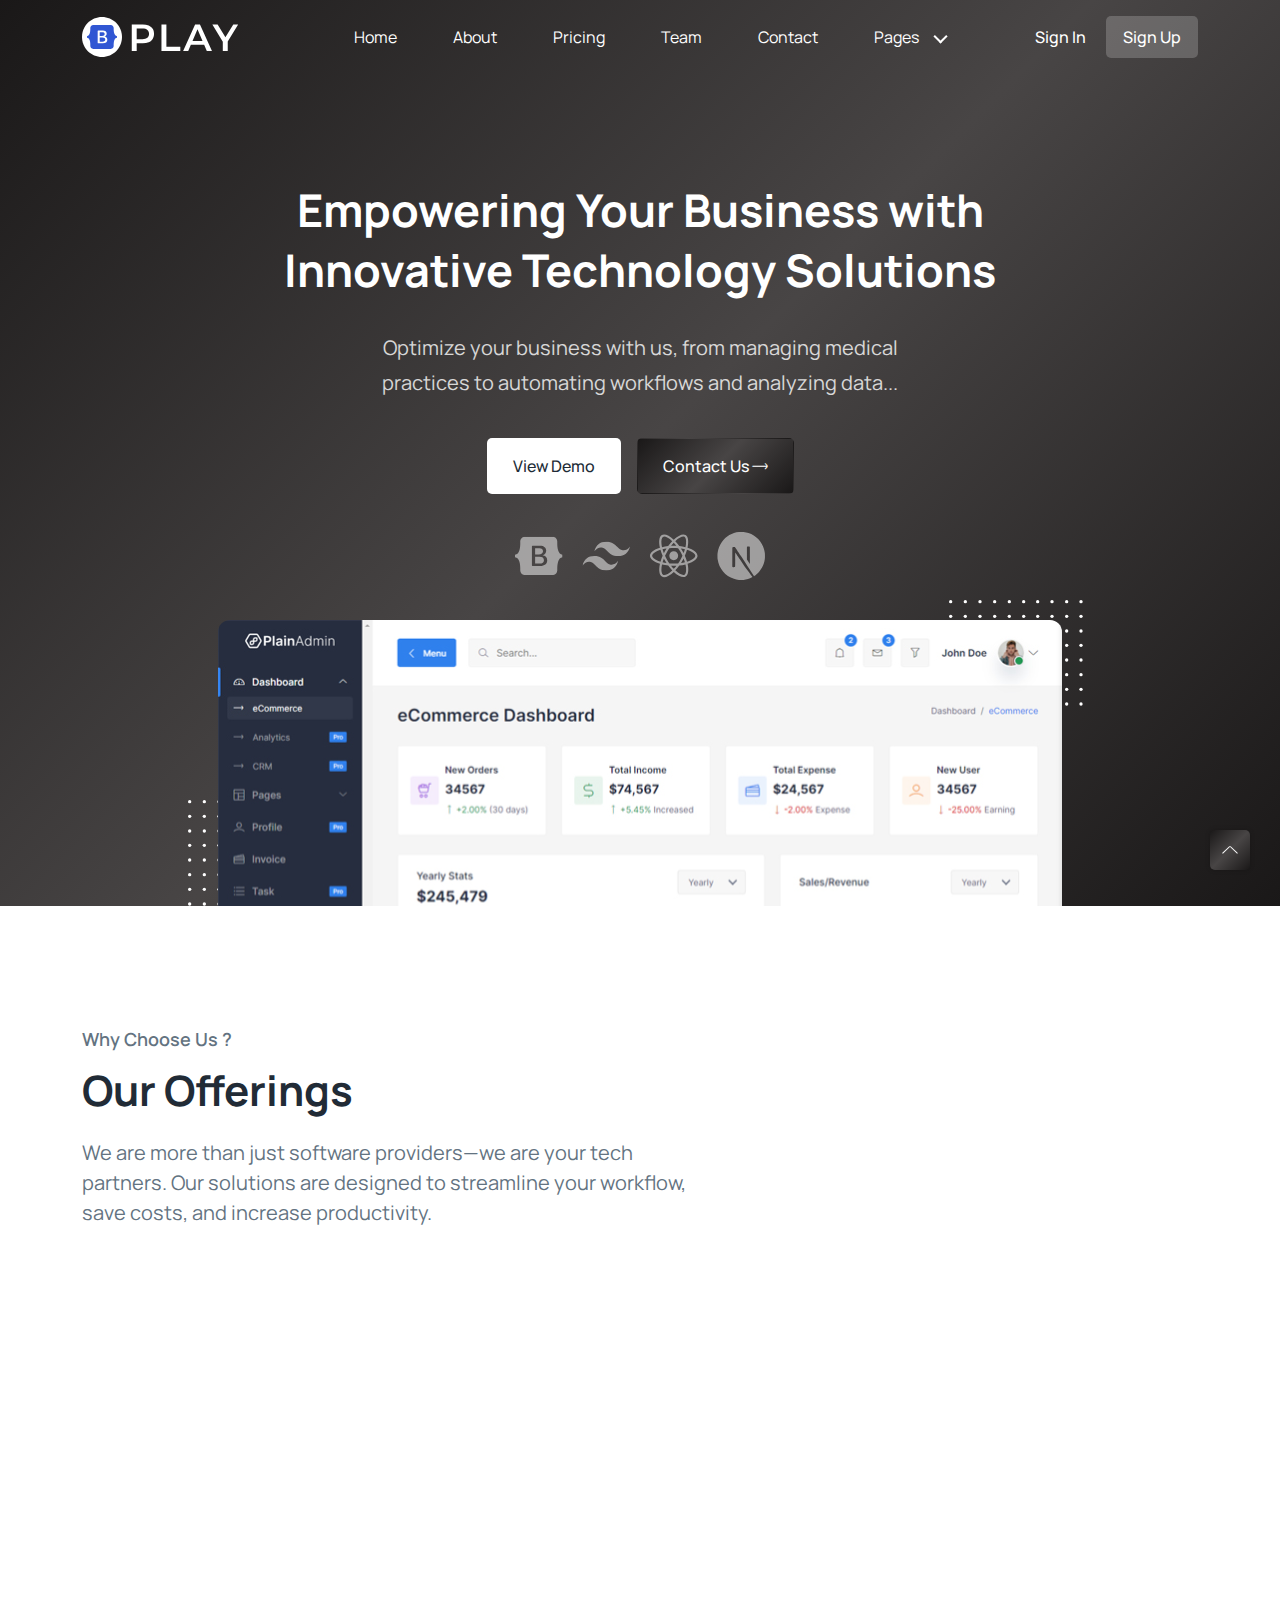
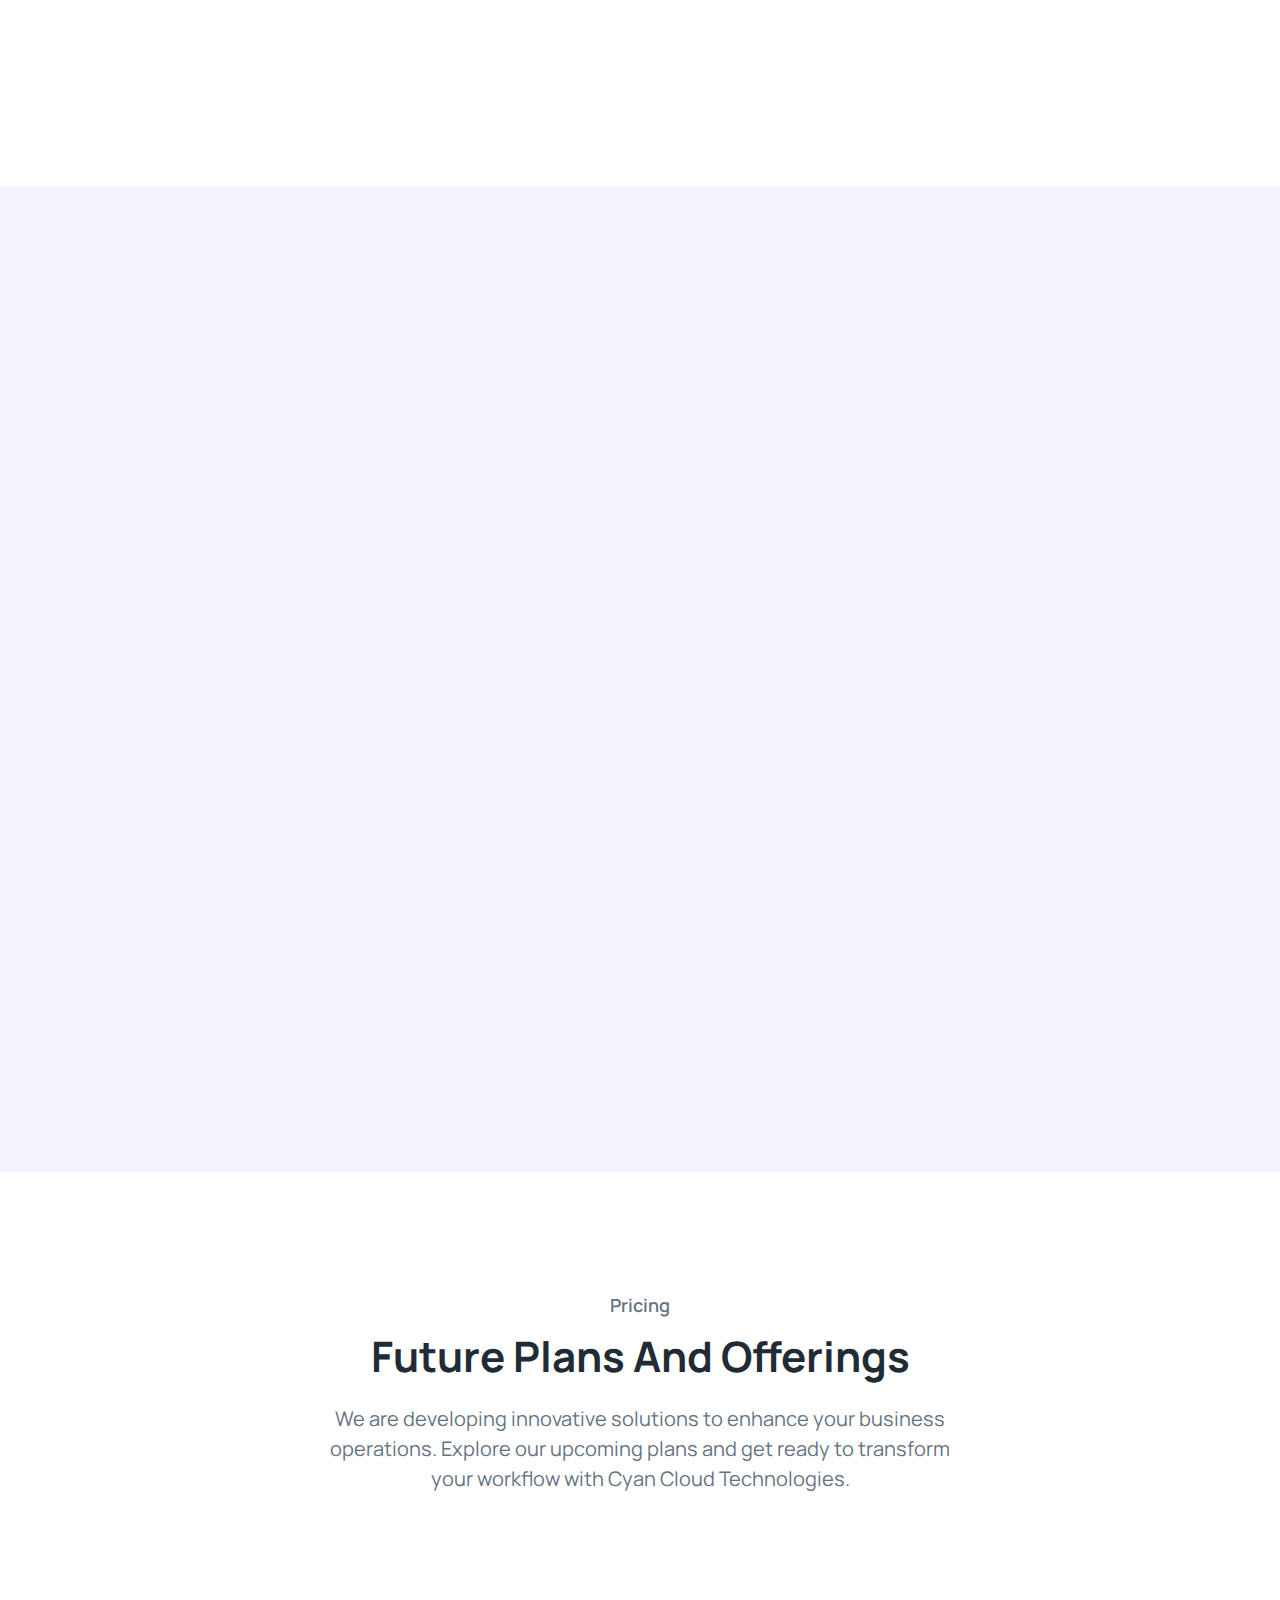
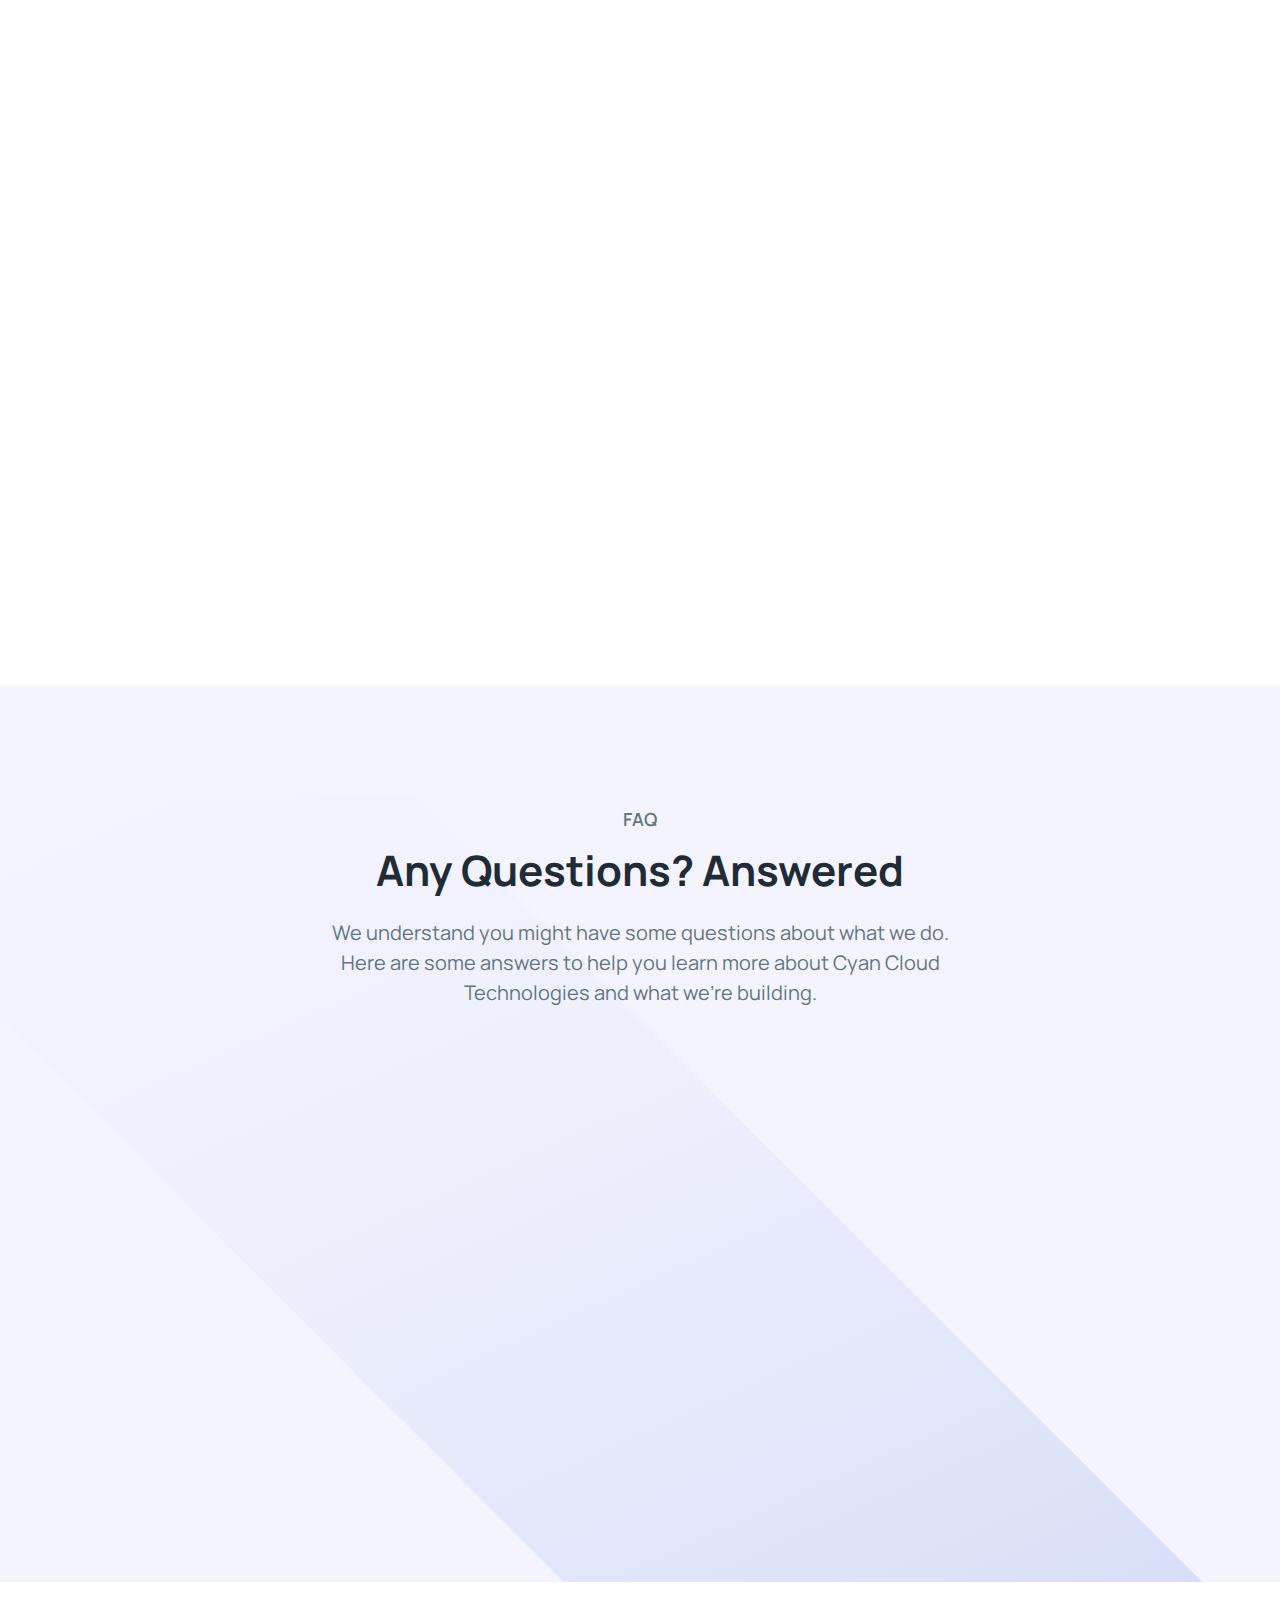
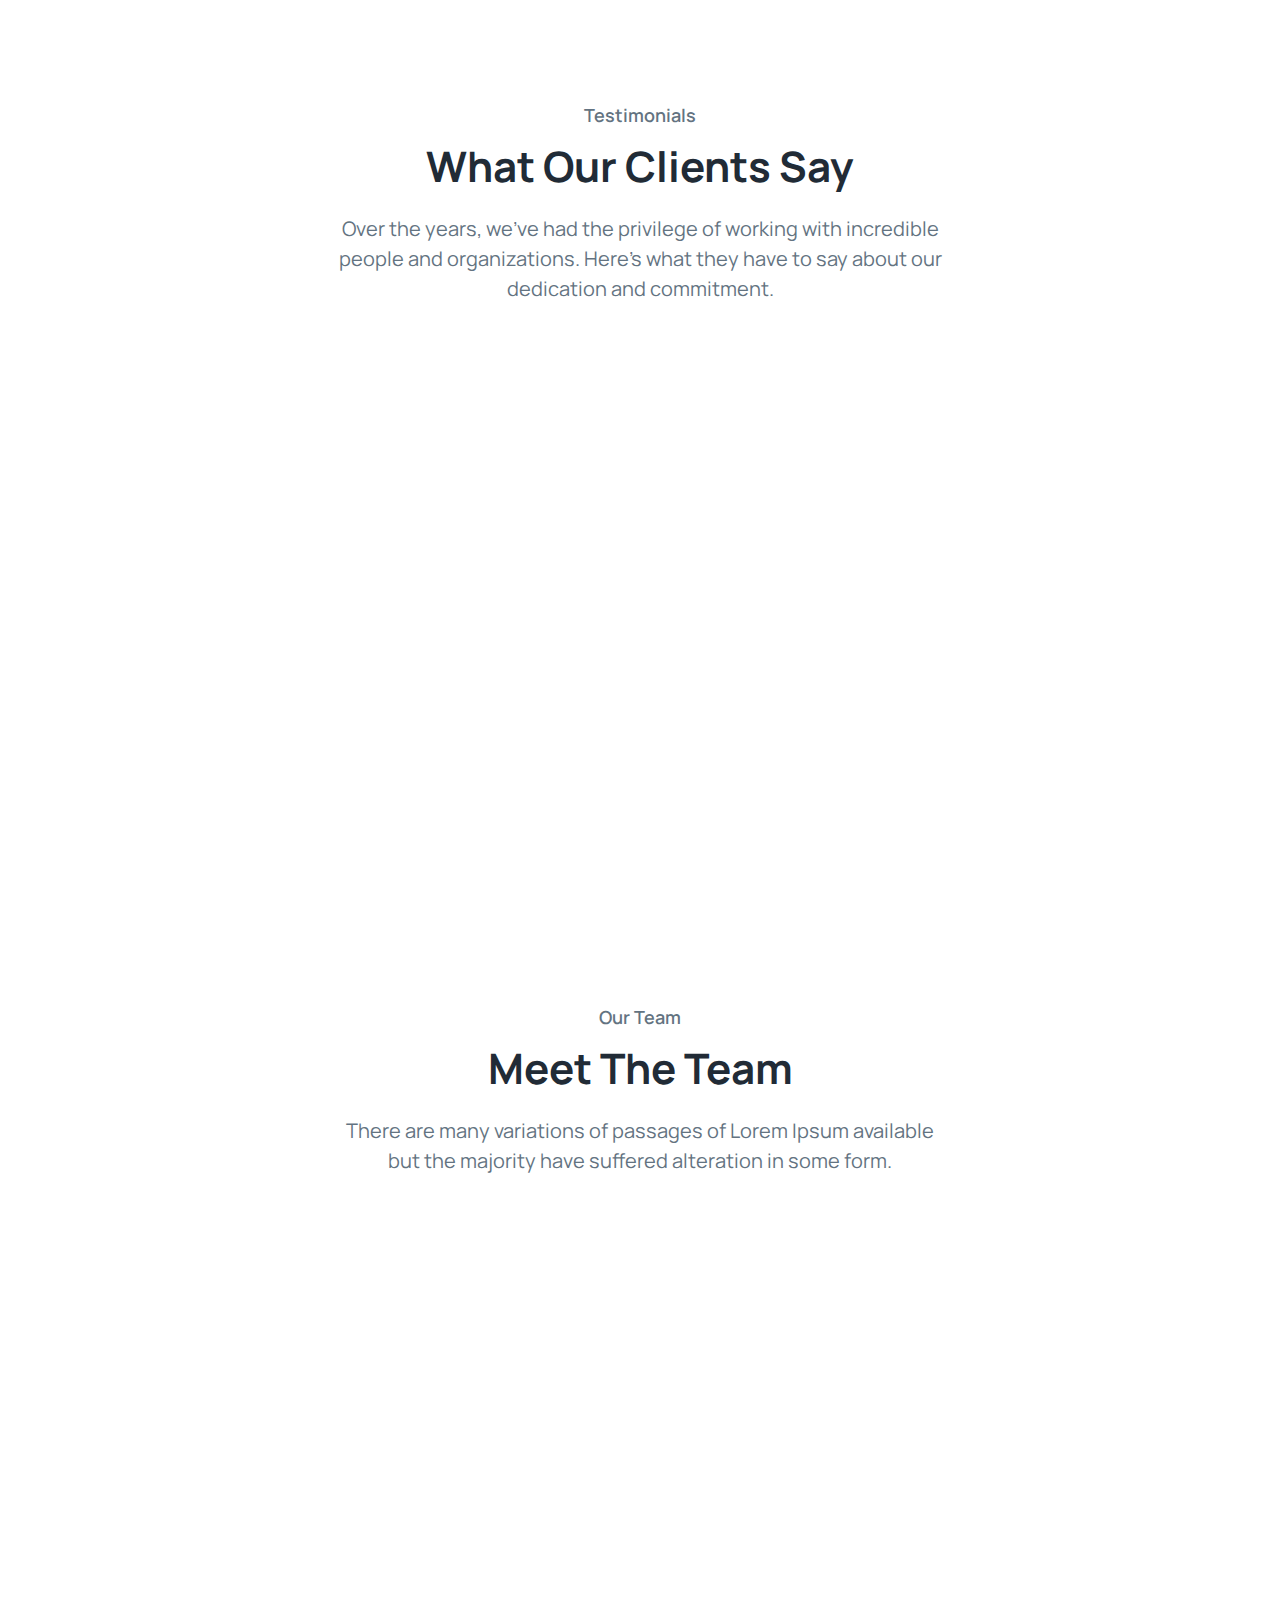
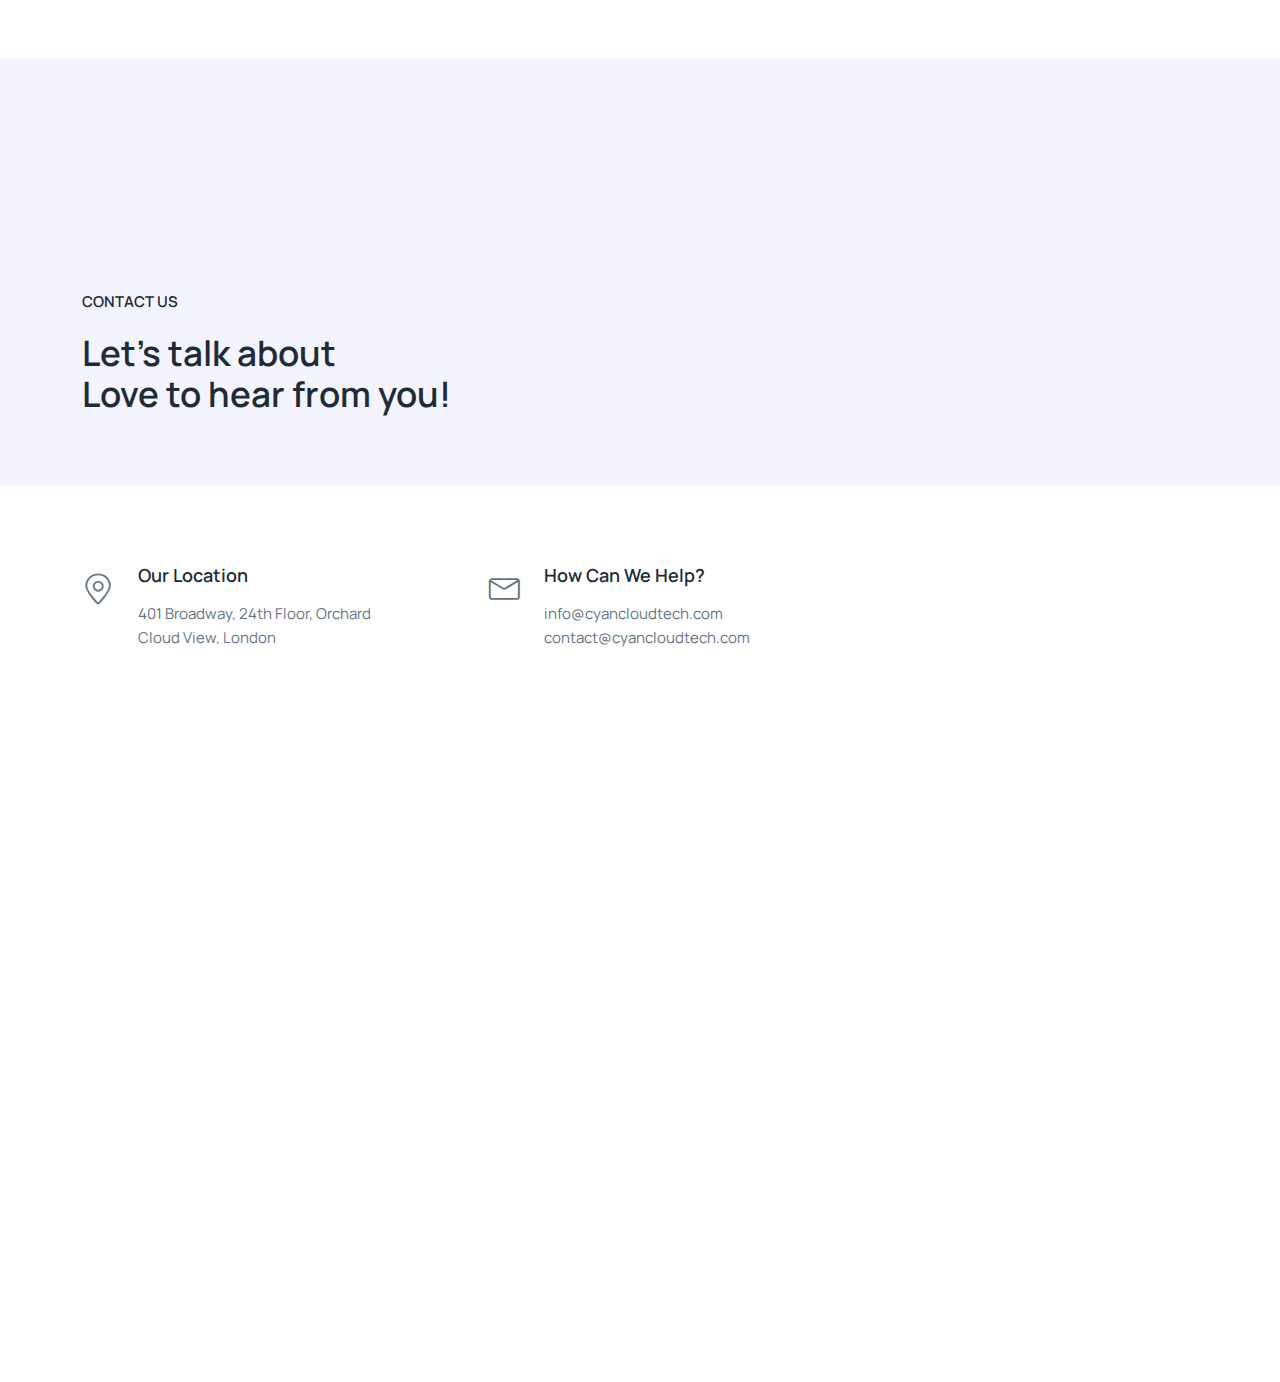
==== commit a38abfd5: "Updated" ====
--- a/index.html
+++ b/index.html
@@ -14,7 +14,7 @@
     <meta charset="UTF-8" />
     <meta http-equiv="X-UA-Compatible" content="IE=edge" />
     <meta name="viewport" content="width=device-width, initial-scale=1.0" />
-    <title>Play | Free Startup and SaaS Landing Page Template by UIdeck</title>
+    <title>cyan cloud technologies</title>
 
     <!-- Primary Meta Tags -->
 <meta name="title" content="Play - Free Open Source HTML Bootstrap Template by UIdeck">
@@ -316,91 +316,86 @@
           <div class="col-lg-12">
             <div class="ud-section-title mx-auto text-center">
               <span>Pricing</span>
-              <h2>Our Pricing Plans</h2>
+              <h2>Future Plans and Offerings</h2>
               <p>
-                There are many variations of passages of Lorem Ipsum available
-                but the majority have suffered alteration in some form.
+                We are developing innovative solutions to enhance your business operations. Explore our upcoming plans and get ready to transform your workflow with Cyan Cloud Technologies.
               </p>
             </div>
           </div>
         </div>
-
+    
         <div class="row g-0 align-items-center justify-content-center">
+          <!-- Basic Tier -->
           <div class="col-lg-4 col-md-6 col-sm-10">
-            <div
-              class="ud-single-pricing first-item wow fadeInUp"
-              data-wow-delay=".15s"
-            >
+            <div class="ud-single-pricing first-item wow fadeInUp" data-wow-delay=".15s">
               <div class="ud-pricing-header">
-                <h3>STARTING FROM</h3>
-                <h4>$ 19.99/mo</h4>
+                <h3>Essentials</h3>
+                <h4>Coming Soon</h4>
               </div>
               <div class="ud-pricing-body">
                 <ul>
-                  <li>5 User</li>
-                  <li>All UI components</li>
-                  <li>Lifetime access</li>
-                  <li>Free updates</li>
-                  <li>Use on 1 (one) project</li>
-                  <li>4 Months support</li>
+                  <li>Automated Basic Tasks</li>
+                  <li>Access to Core Features</li>
+                  <li>Scalable Solutions</li>
+                  <li>Regular Updates</li>
+                  <li>Dedicated Support</li>
+                  <li>Perfect for Small Teams</li>
                 </ul>
               </div>
               <div class="ud-pricing-footer">
                 <a href="javascript:void(0)" class="ud-main-btn ud-border-btn">
-                  Purchase Now
+                  Learn More
                 </a>
               </div>
             </div>
           </div>
+    
+          <!-- Pro Tier -->
           <div class="col-lg-4 col-md-6 col-sm-10">
-            <div
-              class="ud-single-pricing active wow fadeInUp"
-              data-wow-delay=".1s"
-            >
+            <div class="ud-single-pricing active wow fadeInUp" data-wow-delay=".1s">
               <span class="ud-popular-tag">POPULAR</span>
               <div class="ud-pricing-header">
-                <h3>STARTING FROM</h3>
-                <h4>$ 30.99/mo</h4>
+                <h3>Professional</h3>
+                <h4>Coming Soon</h4>
               </div>
               <div class="ud-pricing-body">
                 <ul>
-                  <li>5 User</li>
-                  <li>All UI components</li>
-                  <li>Lifetime access</li>
-                  <li>Free updates</li>
-                  <li>Use on 1 (one) project</li>
-                  <li>4 Months support</li>
+                  <li>Advanced Automation Tools</li>
+                  <li>Comprehensive Analytics</li>
+                  <li>Priority Support</li>
+                  <li>Enhanced Security</li>
+                  <li>Unlimited User Access</li>
+                  <li>Ideal for Growing Businesses</li>
                 </ul>
               </div>
               <div class="ud-pricing-footer">
                 <a href="javascript:void(0)" class="ud-main-btn ud-white-btn">
-                  Purchase Now
+                  Learn More
                 </a>
               </div>
             </div>
           </div>
+    
+          <!-- Enterprise Tier -->
           <div class="col-lg-4 col-md-6 col-sm-10">
-            <div
-              class="ud-single-pricing last-item wow fadeInUp"
-              data-wow-delay=".15s"
-            >
+            <div class="ud-single-pricing last-item wow fadeInUp" data-wow-delay=".15s">
               <div class="ud-pricing-header">
-                <h3>STARTING FROM</h3>
-                <h4>$ 70.99/mo</h4>
+                <h3>Enterprise</h3>
+                <h4>Coming Soon</h4>
               </div>
               <div class="ud-pricing-body">
                 <ul>
-                  <li>5 User</li>
-                  <li>All UI components</li>
-                  <li>Lifetime access</li>
-                  <li>Free updates</li>
-                  <li>Use on 1 (one) project</li>
-                  <li>4 Months support</li>
+                  <li>Full Suite of Business Tools</li>
+                  <li>Customized Solutions</li>
+                  <li>24/7 Dedicated Support</li>
+                  <li>Data-Driven Insights</li>
+                  <li>Integration with Existing Systems</li>
+                  <li>Perfect for Large Enterprises</li>
                 </ul>
               </div>
               <div class="ud-pricing-footer">
                 <a href="javascript:void(0)" class="ud-main-btn ud-border-btn">
-                  Purchase Now
+                  Learn More
                 </a>
               </div>
             </div>
@@ -409,325 +404,276 @@
       </div>
     </section>
     <!-- ====== Pricing End ====== -->
-
-    <!-- ====== FAQ Start ====== -->
-    <section id="faq" class="ud-faq">
-      <div class="shape">
-        <img src="assets/images/faq/shape.svg" alt="shape" />
-      </div>
-      <div class="container">
-        <div class="row">
-          <div class="col-lg-12">
-            <div class="ud-section-title text-center mx-auto">
-              <span>FAQ</span>
-              <h2>Any Questions? Answered</h2>
-              <p>
-                There are many variations of passages of Lorem Ipsum available
-                but the majority have suffered alteration in some form.
-              </p>
-            </div>
-          </div>
-        </div>
-
-        <div class="row">
-          <div class="col-lg-6">
-            <div class="ud-single-faq wow fadeInUp" data-wow-delay=".1s">
-              <div class="accordion">
-                <button
-                  class="ud-faq-btn collapsed"
-                  data-bs-toggle="collapse"
-                  data-bs-target="#collapseOne"
-                >
-                  <span class="icon flex-shrink-0">
-                    <i class="lni lni-chevron-down"></i>
-                  </span>
-                  <span>How to use UIdeck?</span>
-                </button>
-                <div id="collapseOne" class="accordion-collapse collapse">
-                  <div class="ud-faq-body">
-                    Lorem Ipsum is simply dummy text of the printing and
-                    typesetting industry. Lorem Ipsum has been the industry's
-                    standard dummy text ever since the 1500s, when an unknown
-                    printer took a galley of type and scrambled it to make a
-                    type specimen book.
-                  </div>
-                </div>
-              </div>
-            </div>
-            <div class="ud-single-faq wow fadeInUp" data-wow-delay=".15s">
-              <div class="accordion">
-                <button
-                  class="ud-faq-btn collapsed"
-                  data-bs-toggle="collapse"
-                  data-bs-target="#collapseTwo"
-                >
-                  <span class="icon flex-shrink-0">
-                    <i class="lni lni-chevron-down"></i>
-                  </span>
-                  <span>How to download icons from Lineicons?</span>
-                </button>
-                <div id="collapseTwo" class="accordion-collapse collapse">
-                  <div class="ud-faq-body">
-                    Lorem Ipsum is simply dummy text of the printing and
-                    typesetting industry. Lorem Ipsum has been the industry's
-                    standard dummy text ever since the 1500s, when an unknown
-                    printer took a galley of type and scrambled it to make a
-                    type specimen book.
-                  </div>
-                </div>
-              </div>
-            </div>
-            <div class="ud-single-faq wow fadeInUp" data-wow-delay=".2s">
-              <div class="accordion">
-                <button
-                  class="ud-faq-btn collapsed"
-                  data-bs-toggle="collapse"
-                  data-bs-target="#collapseThree"
-                >
-                  <span class="icon flex-shrink-0">
-                    <i class="lni lni-chevron-down"></i>
-                  </span>
-                  <span>Is GrayGrids part of UIdeck?</span>
-                </button>
-                <div id="collapseThree" class="accordion-collapse collapse">
-                  <div class="ud-faq-body">
-                    Lorem Ipsum is simply dummy text of the printing and
-                    typesetting industry. Lorem Ipsum has been the industry's
-                    standard dummy text ever since the 1500s, when an unknown
-                    printer took a galley of type and scrambled it to make a
-                    type specimen book.
-                  </div>
-                </div>
-              </div>
-            </div>
-          </div>
-          <div class="col-lg-6">
-            <div class="ud-single-faq wow fadeInUp" data-wow-delay=".1s">
-              <div class="accordion">
-                <button
-                  class="ud-faq-btn collapsed"
-                  data-bs-toggle="collapse"
-                  data-bs-target="#collapseFour"
-                >
-                  <span class="icon flex-shrink-0">
-                    <i class="lni lni-chevron-down"></i>
-                  </span>
-                  <span>Can I use this template for commercial project?</span>
-                </button>
-                <div id="collapseFour" class="accordion-collapse collapse">
-                  <div class="ud-faq-body">
-                    Lorem Ipsum is simply dummy text of the printing and
-                    typesetting industry. Lorem Ipsum has been the industry's
-                    standard dummy text ever since the 1500s, when an unknown
-                    printer took a galley of type and scrambled it to make a
-                    type specimen book.
-                  </div>
-                </div>
-              </div>
-            </div>
-            <div class="ud-single-faq wow fadeInUp" data-wow-delay=".15s">
-              <div class="accordion">
-                <button
-                  class="ud-faq-btn collapsed"
-                  data-bs-toggle="collapse"
-                  data-bs-target="#collapseFive"
-                >
-                  <span class="icon flex-shrink-0">
-                    <i class="lni lni-chevron-down"></i>
-                  </span>
-                  <span>Do you have plan releasing Play Pro?</span>
-                </button>
-                <div id="collapseFive" class="accordion-collapse collapse">
-                  <div class="ud-faq-body">
-                    Lorem Ipsum is simply dummy text of the printing and
-                    typesetting industry. Lorem Ipsum has been the industry's
-                    standard dummy text ever since the 1500s, when an unknown
-                    printer took a galley of type and scrambled it to make a
-                    type specimen book.
-                  </div>
-                </div>
-              </div>
-            </div>
-            <div class="ud-single-faq wow fadeInUp" data-wow-delay=".2s">
-              <div class="accordion">
-                <button
-                  class="ud-faq-btn collapsed"
-                  data-bs-toggle="collapse"
-                  data-bs-target="#collapseSix"
-                >
-                  <span class="icon flex-shrink-0">
-                    <i class="lni lni-chevron-down"></i>
-                  </span>
-                  <span>Where and how to host this template?</span>
-                </button>
-                <div id="collapseSix" class="accordion-collapse collapse">
-                  <div class="ud-faq-body">
-                    Lorem Ipsum is simply dummy text of the printing and
-                    typesetting industry. Lorem Ipsum has been the industry's
-                    standard dummy text ever since the 1500s, when an unknown
-                    printer took a galley of type and scrambled it to make a
-                    type specimen book.
-                  </div>
-                </div>
-              </div>
-            </div>
-          </div>
-        </div>
-      </div>
-    </section>
-    <!-- ====== FAQ End ====== -->
-
-    <!-- ====== Testimonials Start ====== -->
-    <section id="testimonials" class="ud-testimonials">
-      <div class="container">
-        <div class="row">
-          <div class="col-lg-12">
-            <div class="ud-section-title mx-auto text-center">
-              <span>Testimonials</span>
-              <h2>What our Customers Says</h2>
-              <p>
-                There are many variations of passages of Lorem Ipsum available
-                but the majority have suffered alteration in some form.
-              </p>
-            </div>
-          </div>
-        </div>
-
-        <div class="row">
-          <div class="col-lg-4 col-md-6">
-            <div
-              class="ud-single-testimonial wow fadeInUp"
-              data-wow-delay=".1s"
+    
+<!-- ====== FAQ Start ====== -->
+<section id="faq" class="ud-faq">
+  <div class="shape">
+    <img src="assets/images/faq/shape.svg" alt="shape" />
+  </div>
+  <div class="container">
+    <div class="row">
+      <div class="col-lg-12">
+        <div class="ud-section-title text-center mx-auto">
+          <span>FAQ</span>
+          <h2>Any Questions? Answered</h2>
+          <p>
+            We understand you might have some questions about what we do. Here are some answers to help you learn more about Cyan Cloud Technologies and what we’re building.
+          </p>
+        </div>
+      </div>
+    </div>
+
+    <div class="row">
+      <div class="col-lg-6">
+        <div class="ud-single-faq wow fadeInUp" data-wow-delay=".1s">
+          <div class="accordion">
+            <button
+              class="ud-faq-btn collapsed"
+              data-bs-toggle="collapse"
+              data-bs-target="#collapseOne"
             >
-              <div class="ud-testimonial-ratings">
-                <i class="lni lni-star-filled"></i>
-                <i class="lni lni-star-filled"></i>
-                <i class="lni lni-star-filled"></i>
-                <i class="lni lni-star-filled"></i>
-                <i class="lni lni-star-filled"></i>
-              </div>
-              <div class="ud-testimonial-content">
-                <p>
-                  “Our members are so impressed. It's intuitive. It's clean.
-                  It's distraction free. If you're building a community.
-                </p>
-              </div>
-              <div class="ud-testimonial-info">
-                <div class="ud-testimonial-image">
-                  <img
-                    src="assets/images/testimonials/author-01.png"
-                    alt="author"
-                  />
-                </div>
-                <div class="ud-testimonial-meta">
-                  <h4>Sabo Masties</h4>
-                  <p>Founder @UIdeck</p>
-                </div>
-              </div>
-            </div>
-          </div>
-          <div class="col-lg-4 col-md-6">
-            <div
-              class="ud-single-testimonial wow fadeInUp"
-              data-wow-delay=".15s"
+              <span class="icon flex-shrink-0">
+                <i class="lni lni-chevron-down"></i>
+              </span>
+              <span>What kind of products are you working on?</span>
+            </button>
+            <div id="collapseOne" class="accordion-collapse collapse">
+              <div class="ud-faq-body">
+                We are developing a range of software solutions designed to optimize business operations and automate tasks. From scheduling software to advanced analytics tools, we’re focused on creating products that enhance productivity and efficiency across various industries. Stay tuned for exciting announcements!
+              </div>
+            </div>
+          </div>
+        </div>
+        
+        <div class="ud-single-faq wow fadeInUp" data-wow-delay=".15s">
+          <div class="accordion">
+            <button
+              class="ud-faq-btn collapsed"
+              data-bs-toggle="collapse"
+              data-bs-target="#collapseTwo"
             >
-              <div class="ud-testimonial-ratings">
-                <i class="lni lni-star-filled"></i>
-                <i class="lni lni-star-filled"></i>
-                <i class="lni lni-star-filled"></i>
-                <i class="lni lni-star-filled"></i>
-                <i class="lni lni-star-filled"></i>
-              </div>
-              <div class="ud-testimonial-content">
-                <p>
-                  “Our members are so impressed. It's intuitive. It's clean.
-                  It's distraction free. If you're building a community.
-                </p>
-              </div>
-              <div class="ud-testimonial-info">
-                <div class="ud-testimonial-image">
-                  <img
-                    src="assets/images/testimonials/author-02.png"
-                    alt="author"
-                  />
-                </div>
-                <div class="ud-testimonial-meta">
-                  <h4>Margin Gesmu</h4>
-                  <p>Founder @Lineicons</p>
-                </div>
-              </div>
-            </div>
-          </div>
-          <div class="col-lg-4 col-md-6">
-            <div
-              class="ud-single-testimonial wow fadeInUp"
-              data-wow-delay=".2s"
+              <span class="icon flex-shrink-0">
+                <i class="lni lni-chevron-down"></i>
+              </span>
+              <span>Who can benefit from your products?</span>
+            </button>
+            <div id="collapseTwo" class="accordion-collapse collapse">
+              <div class="ud-faq-body">
+                Our products are designed for a wide range of industries, including healthcare, education, consulting, sports, salons, and more. Whether you are a small business owner or managing a large enterprise, our solutions are built to help you streamline operations and focus on what matters most—your clients.
+              </div>
+            </div>
+          </div>
+        </div>
+        
+        <div class="ud-single-faq wow fadeInUp" data-wow-delay=".2s">
+          <div class="accordion">
+            <button
+              class="ud-faq-btn collapsed"
+              data-bs-toggle="collapse"
+              data-bs-target="#collapseThree"
             >
-              <div class="ud-testimonial-ratings">
-                <i class="lni lni-star-filled"></i>
-                <i class="lni lni-star-filled"></i>
-                <i class="lni lni-star-filled"></i>
-                <i class="lni lni-star-filled"></i>
-                <i class="lni lni-star-filled"></i>
-              </div>
-              <div class="ud-testimonial-content">
-                <p>
-                  “Our members are so impressed. It's intuitive. It's clean.
-                  It's distraction free. If you're building a community.
-                </p>
-              </div>
-              <div class="ud-testimonial-info">
-                <div class="ud-testimonial-image">
-                  <img
-                    src="assets/images/testimonials/author-03.png"
-                    alt="author"
-                  />
-                </div>
-                <div class="ud-testimonial-meta">
-                  <h4>William Smith</h4>
-                  <p>Founder @GrayGrids</p>
-                </div>
-              </div>
-            </div>
-          </div>
-        </div>
-        <div class="row">
-          <div class="col-lg-12">
-            <div class="ud-brands wow fadeInUp" data-wow-delay=".2s">
-              <div class="ud-title">
-                <h6>Trusted and Used by</h6>
-              </div>
-              <div class="ud-brands-logo">
-                <div class="ud-single-logo">
-                  <img src="assets/images/brands/ayroui.svg" alt="ayroui" />
-                </div>
-                <div class="ud-single-logo">
-                  <img src="assets/images/brands/uideck.svg" alt="uideck" />
-                </div>
-                <div class="ud-single-logo">
-                  <img
-                    src="assets/images/brands/graygrids.svg"
-                    alt="graygrids"
-                  />
-                </div>
-                <div class="ud-single-logo">
-                  <img
-                    src="assets/images/brands/lineicons.svg"
-                    alt="lineicons"
-                  />
-                </div>
-                <div class="ud-single-logo">
-                  <img
-                    src="assets/images/brands/ecommerce-html.svg"
-                    alt="ecommerce-html"
-                  />
-                </div>
-              </div>
-            </div>
-          </div>
-        </div>
-      </div>
-    </section>
+              <span class="icon flex-shrink-0">
+                <i class="lni lni-chevron-down"></i>
+              </span>
+              <span>What makes Cyan Cloud Technologies different?</span>
+            </button>
+            <div id="collapseThree" class="accordion-collapse collapse">
+              <div class="ud-faq-body">
+                At Cyan Cloud Technologies, we are committed to innovation and excellence. Our solutions are tailored to meet specific business needs, providing comprehensive tools that are both intuitive and powerful. We prioritize user experience and are always looking ahead to develop the next big thing in business automation.
+              </div>
+            </div>
+          </div>
+        </div>
+      </div>
+      
+      <div class="col-lg-6">
+        <div class="ud-single-faq wow fadeInUp" data-wow-delay=".1s">
+          <div class="accordion">
+            <button
+              class="ud-faq-btn collapsed"
+              data-bs-toggle="collapse"
+              data-bs-target="#collapseFour"
+            >
+              <span class="icon flex-shrink-0">
+                <i class="lni lni-chevron-down"></i>
+              </span>
+              <span>Are there any products available now?</span>
+            </button>
+            <div id="collapseFour" class="accordion-collapse collapse">
+              <div class="ud-faq-body">
+                We are in the process of developing our first range of products. While nothing is available just yet, we’re working hard behind the scenes and can't wait to share more details soon. Be sure to subscribe to our newsletter for the latest updates!
+              </div>
+            </div>
+          </div>
+        </div>
+        
+        <div class="ud-single-faq wow fadeInUp" data-wow-delay=".15s">
+          <div class="accordion">
+            <button
+              class="ud-faq-btn collapsed"
+              data-bs-toggle="collapse"
+              data-bs-target="#collapseFive"
+            >
+              <span class="icon flex-shrink-0">
+                <i class="lni lni-chevron-down"></i>
+              </span>
+              <span>How can I support Cyan Cloud Technologies?</span>
+            </button>
+            <div id="collapseFive" class="accordion-collapse collapse">
+              <div class="ud-faq-body">
+                We’re thrilled to have your interest! As a startup, we value community feedback and support. 
+                You can join our beta testing programs, provide input on what you’d like to see in our products, or simply follow us on social media to stay updated on our progress.
+              </div>
+            </div>
+          </div>
+        </div>
+        
+        <div class="ud-single-faq wow fadeInUp" data-wow-delay=".2s">
+          <div class="accordion">
+            <button
+              class="ud-faq-btn collapsed"
+              data-bs-toggle="collapse"
+              data-bs-target="#collapseSix"
+            >
+              <span class="icon flex-shrink-0">
+                <i class="lni lni-chevron-down"></i>
+              </span>
+              <span>What are your future plans?</span>
+            </button>
+            <div id="collapseSix" class="accordion-collapse collapse">
+              <div class="ud-faq-body">
+                Our roadmap is filled with exciting projects aimed at revolutionizing business operations. From creating industry-specific management systems to developing AI-powered tools, our goal is to provide comprehensive solutions that cater to the evolving needs of businesses worldwide. Stay tuned—great things are coming!
+              </div>
+            </div>
+          </div>
+        </div>
+      </div>
+    </div>
+  </div>
+</section>
+<!-- ====== FAQ End ====== -->
+<!-- ====== Testimonials Start ====== -->
+<section id="testimonials" class="ud-testimonials">
+  <div class="container">
+    <div class="row">
+      <div class="col-lg-12">
+        <div class="ud-section-title mx-auto text-center">
+          <span>Testimonials</span>
+          <h2>What Our Clients Say</h2>
+          <p>
+            Over the years, we've had the privilege of working with incredible people and organizations. Here’s what they have to say about our dedication and commitment.
+          </p>
+        </div>
+      </div>
+    </div>
+
+    <div class="row">
+      <div class="col-lg-4 col-md-6">
+        <div class="ud-single-testimonial wow fadeInUp" data-wow-delay=".1s">
+          <div class="ud-testimonial-ratings">
+            <i class="lni lni-star-filled"></i>
+            <i class="lni lni-star-filled"></i>
+            <i class="lni lni-star-filled"></i>
+            <i class="lni lni-star-filled"></i>
+            <i class="lni lni-star-filled"></i>
+          </div>
+          <div class="ud-testimonial-content">
+            <p>
+              “The team at Cyan Cloud Technologies brought exceptional energy and dedication to our project. Their innovative approach and hard work have been invaluable.”
+            </p>
+          </div>
+          <div class="ud-testimonial-info">
+            <div class="ud-testimonial-image">
+              <img src="assets/images/testimonials/author-01.png" alt="author" />
+            </div>
+            <div class="ud-testimonial-meta">
+              <h4>Christy Ninan</h4>
+              <p>Director of Operations, OfficeRose, UAE</p>
+            </div>
+          </div>
+        </div>
+      </div>
+      <div class="col-lg-4 col-md-6">
+        <div class="ud-single-testimonial wow fadeInUp" data-wow-delay=".15s">
+          <div class="ud-testimonial-ratings">
+            <i class="lni lni-star-filled"></i>
+            <i class="lni lni-star-filled"></i>
+            <i class="lni lni-star-filled"></i>
+            <i class="lni lni-star-filled"></i>
+            <i class="lni lni-star-filled"></i>
+          </div>
+          <div class="ud-testimonial-content">
+            <p>
+              “Working with Cyan Cloud Technologies was a pleasure. They delivered high-quality work on time and were always eager to go the extra mile. I wish them all the best in their future endeavors.”
+            </p>
+          </div>
+          <div class="ud-testimonial-info">
+            <div class="ud-testimonial-image">
+              <img src="assets/images/testimonials/author-02.png" alt="author" />
+            </div>
+            <div class="ud-testimonial-meta">
+              <h4>Philippe-ndu</h4>
+              <p>Founder</p>
+            </div>
+          </div>
+        </div>
+      </div>
+      <div class="col-lg-4 col-md-6">
+        <div class="ud-single-testimonial wow fadeInUp" data-wow-delay=".2s">
+          <div class="ud-testimonial-ratings">
+            <i class="lni lni-star-filled"></i>
+            <i class="lni lni-star-filled"></i>
+            <i class="lni lni-star-filled"></i>
+            <i class="lni lni-star-filled"></i>
+            <i class="lni lni-star-filled"></i>
+          </div>
+          <div class="ud-testimonial-content">
+            <p>
+              “Cyan Cloud Technologies showed a remarkable ability to understand our needs and deliver solutions that perfectly matched our requirements. Their professionalism and passion are truly commendable.”
+            </p>
+          </div>
+          <div class="ud-testimonial-info">
+            <div class="ud-testimonial-image">
+              <img src="assets/images/testimonials/author-03.png" alt="author" />
+            </div>
+            <div class="ud-testimonial-meta">
+              <h4>Jeffrey</h4>
+              <p>Founder, Perplexify</p>
+            </div>
+          </div>
+        </div>
+      </div>
+    </div>
+
+    <div class="row">
+      <div class="col-lg-12">
+        <div class="ud-brands wow fadeInUp" data-wow-delay=".2s">
+          <div class="ud-title">
+            <h6>Trusted and Used by</h6>
+          </div>
+          <div class="ud-brands-logo">
+            <div class="ud-single-logo">
+              <img src="assets/images/brands/ayroui.svg" alt="ayroui" />
+            </div>
+            <div class="ud-single-logo">
+              <img src="assets/images/brands/uideck.svg" alt="uideck" />
+            </div>
+            <div class="ud-single-logo">
+              <img src="assets/images/brands/graygrids.svg" alt="graygrids" />
+            </div>
+            <div class="ud-single-logo">
+              <img src="assets/images/brands/lineicons.svg" alt="lineicons" />
+            </div>
+            <div class="ud-single-logo">
+              <img src="assets/images/brands/ecommerce-html.svg" alt="ecommerce-html" />
+            </div>
+          </div>
+        </div>
+      </div>
+    </div>
+  </div>
+</section>
+<!-- ====== Testimonials End ====== -->
     <!-- ====== Testimonials End ====== -->
 
     <!-- ====== Team Start ====== -->
@@ -945,8 +891,8 @@
                   </div>
                   <div class="ud-info-meta">
                     <h5>How Can We Help?</h5>
-                    <p>info@yourdomain.com</p>
-                    <p>contact@yourdomain.com</p>
+                    <p>info@cyancloudtech.com</p>
+                    <p>contact@cyancloudtech.com</p>
                   </div>
                 </div>
               </div>
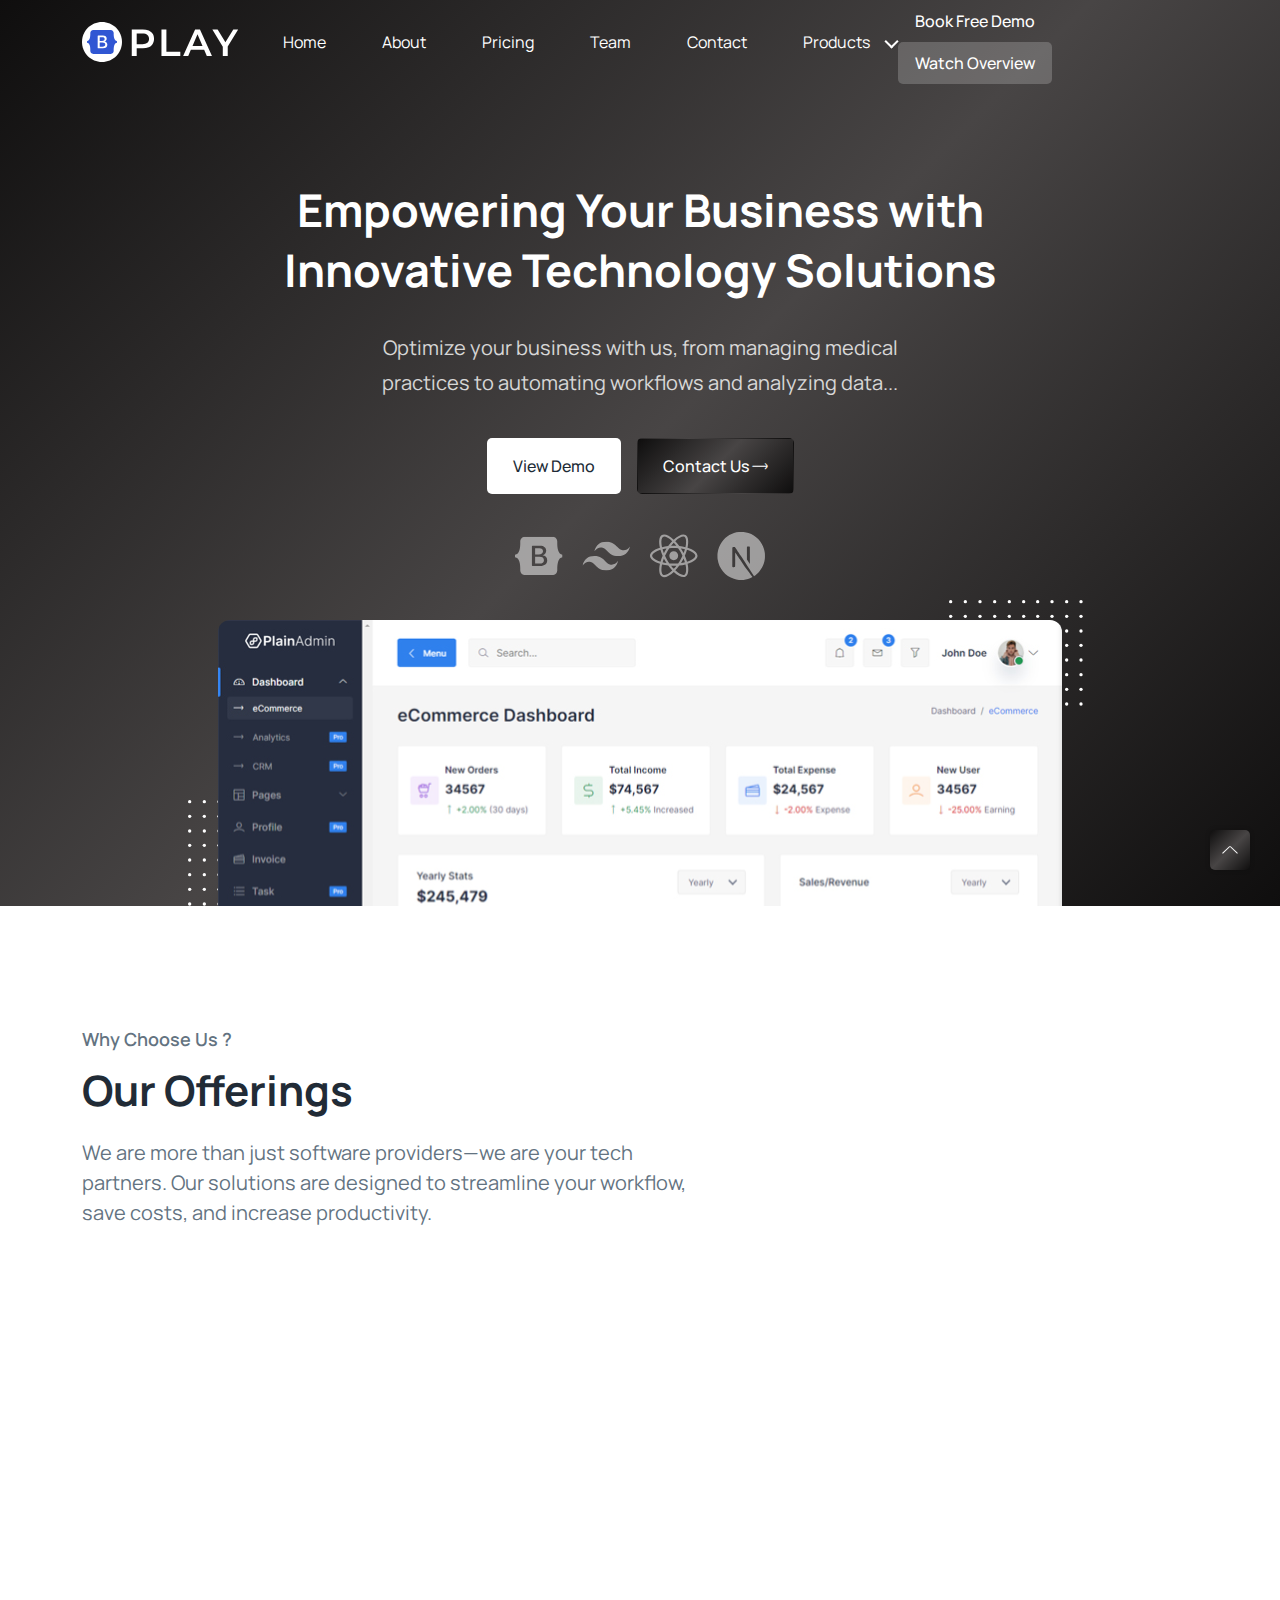
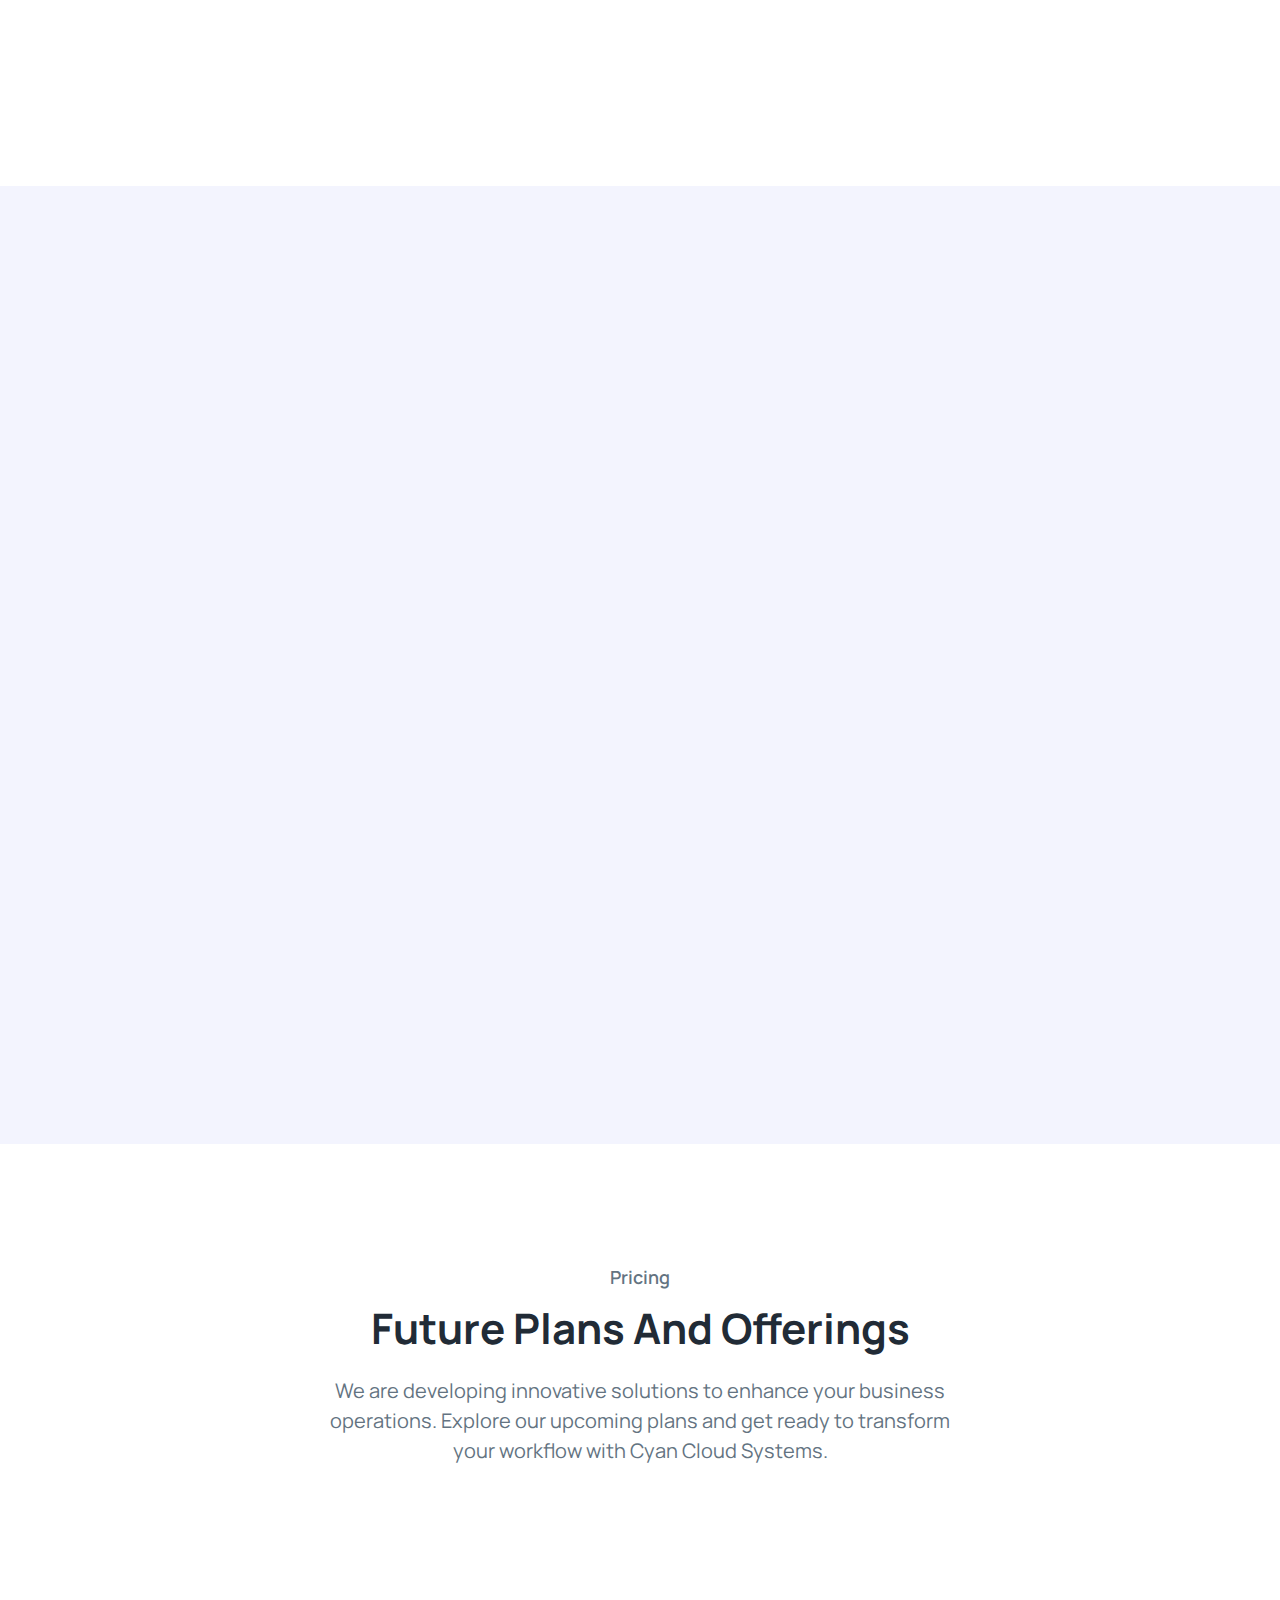
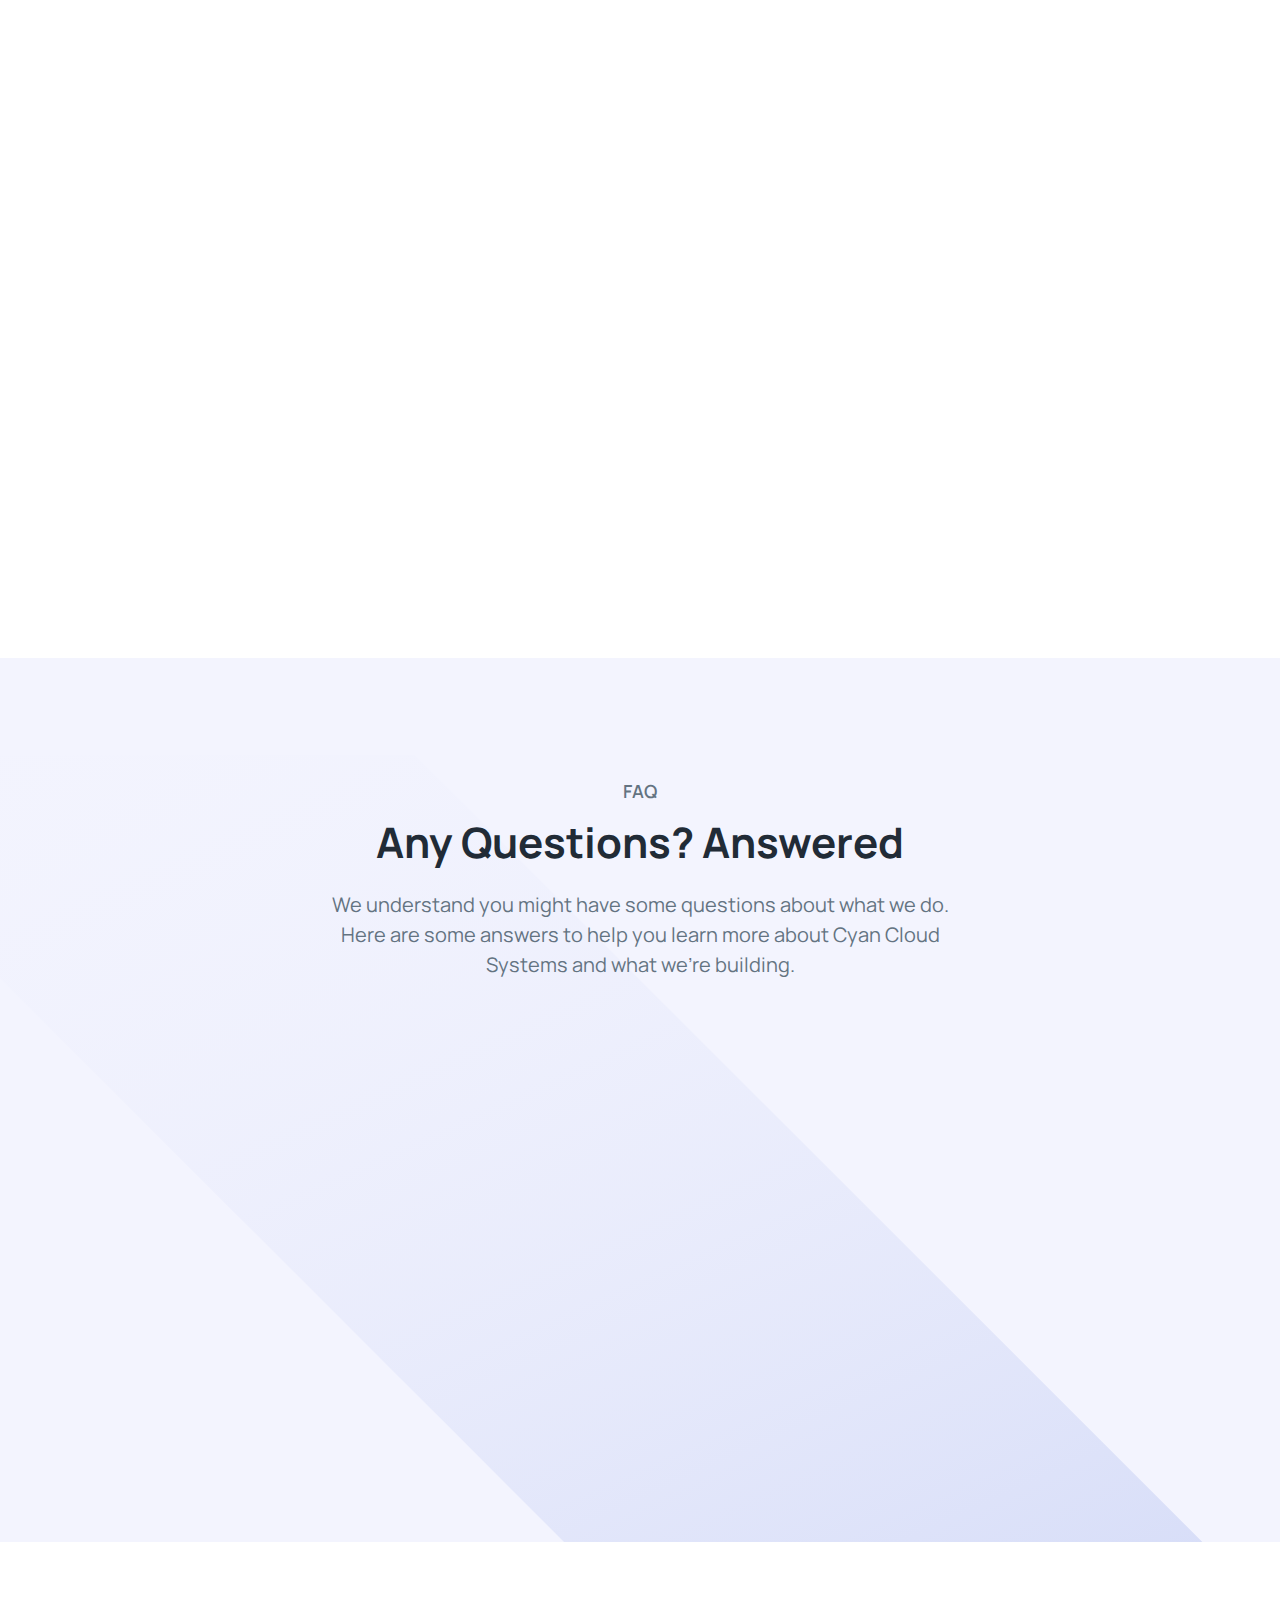
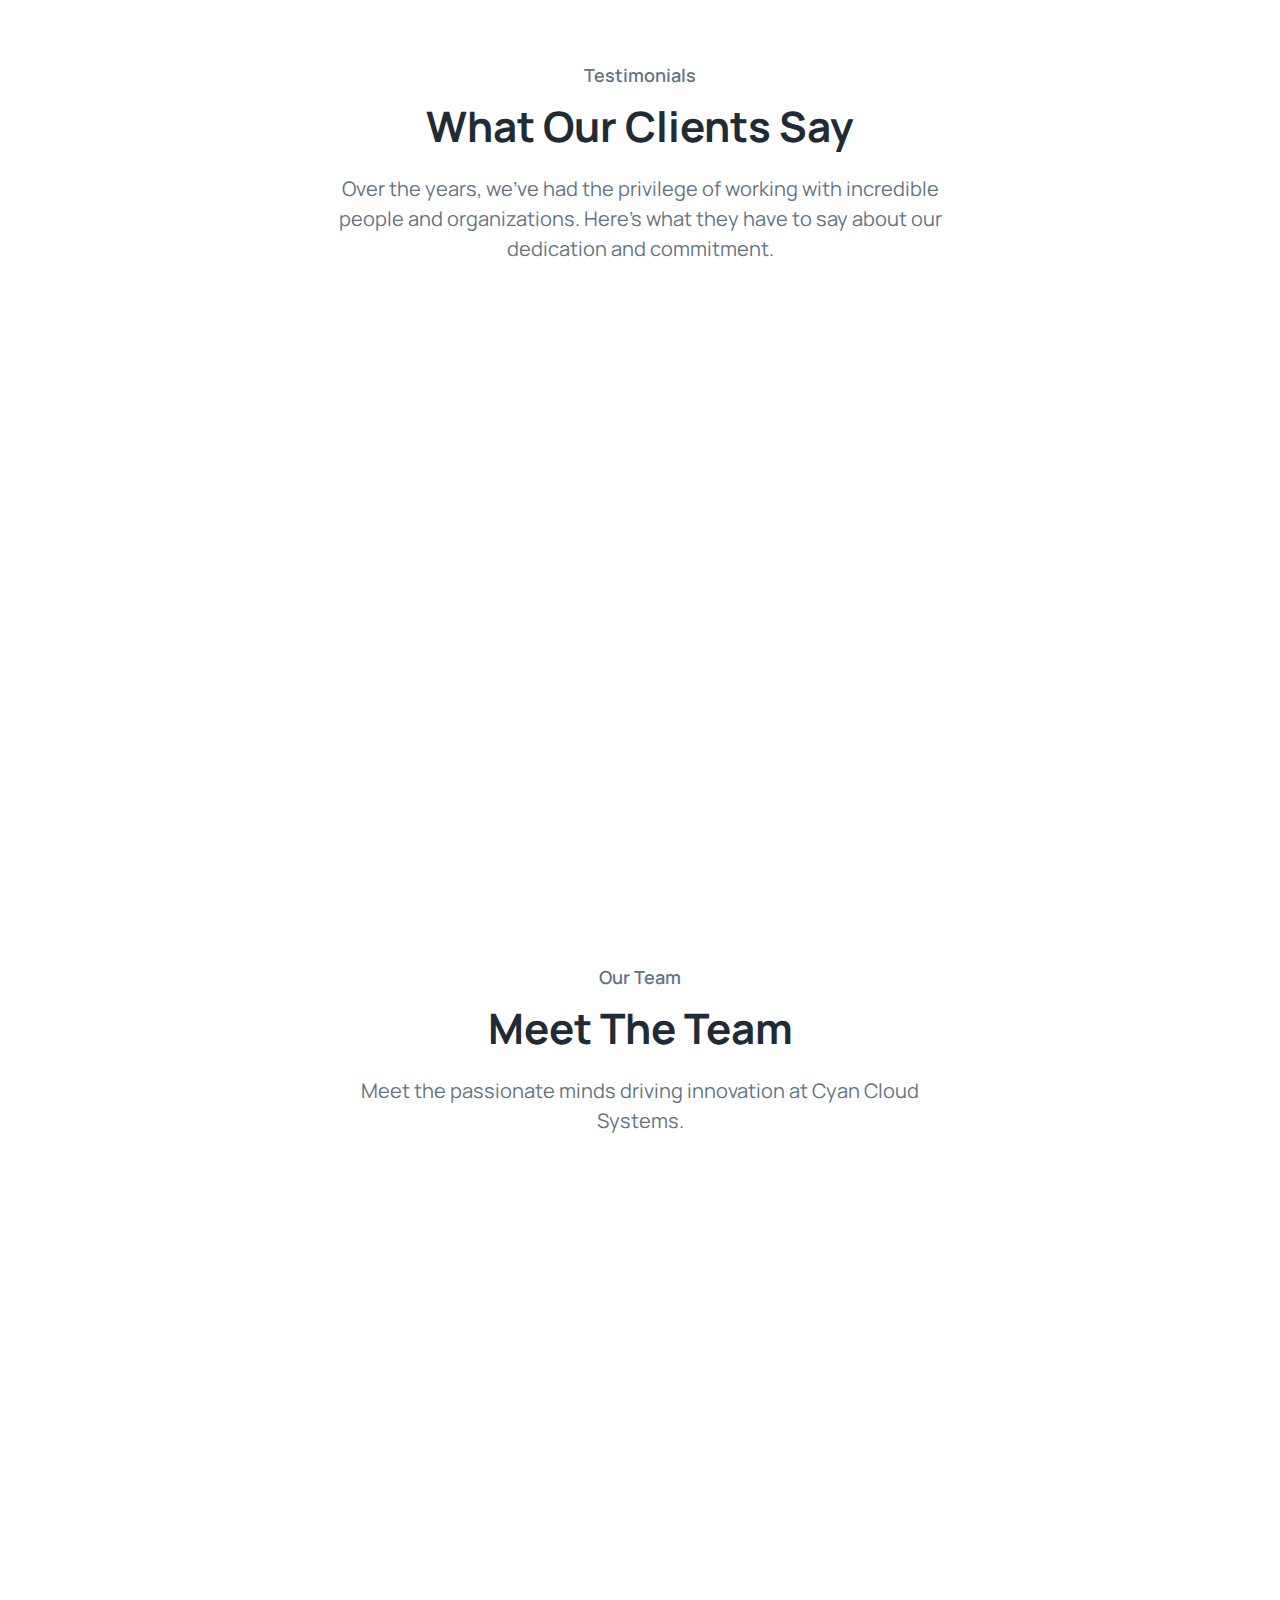
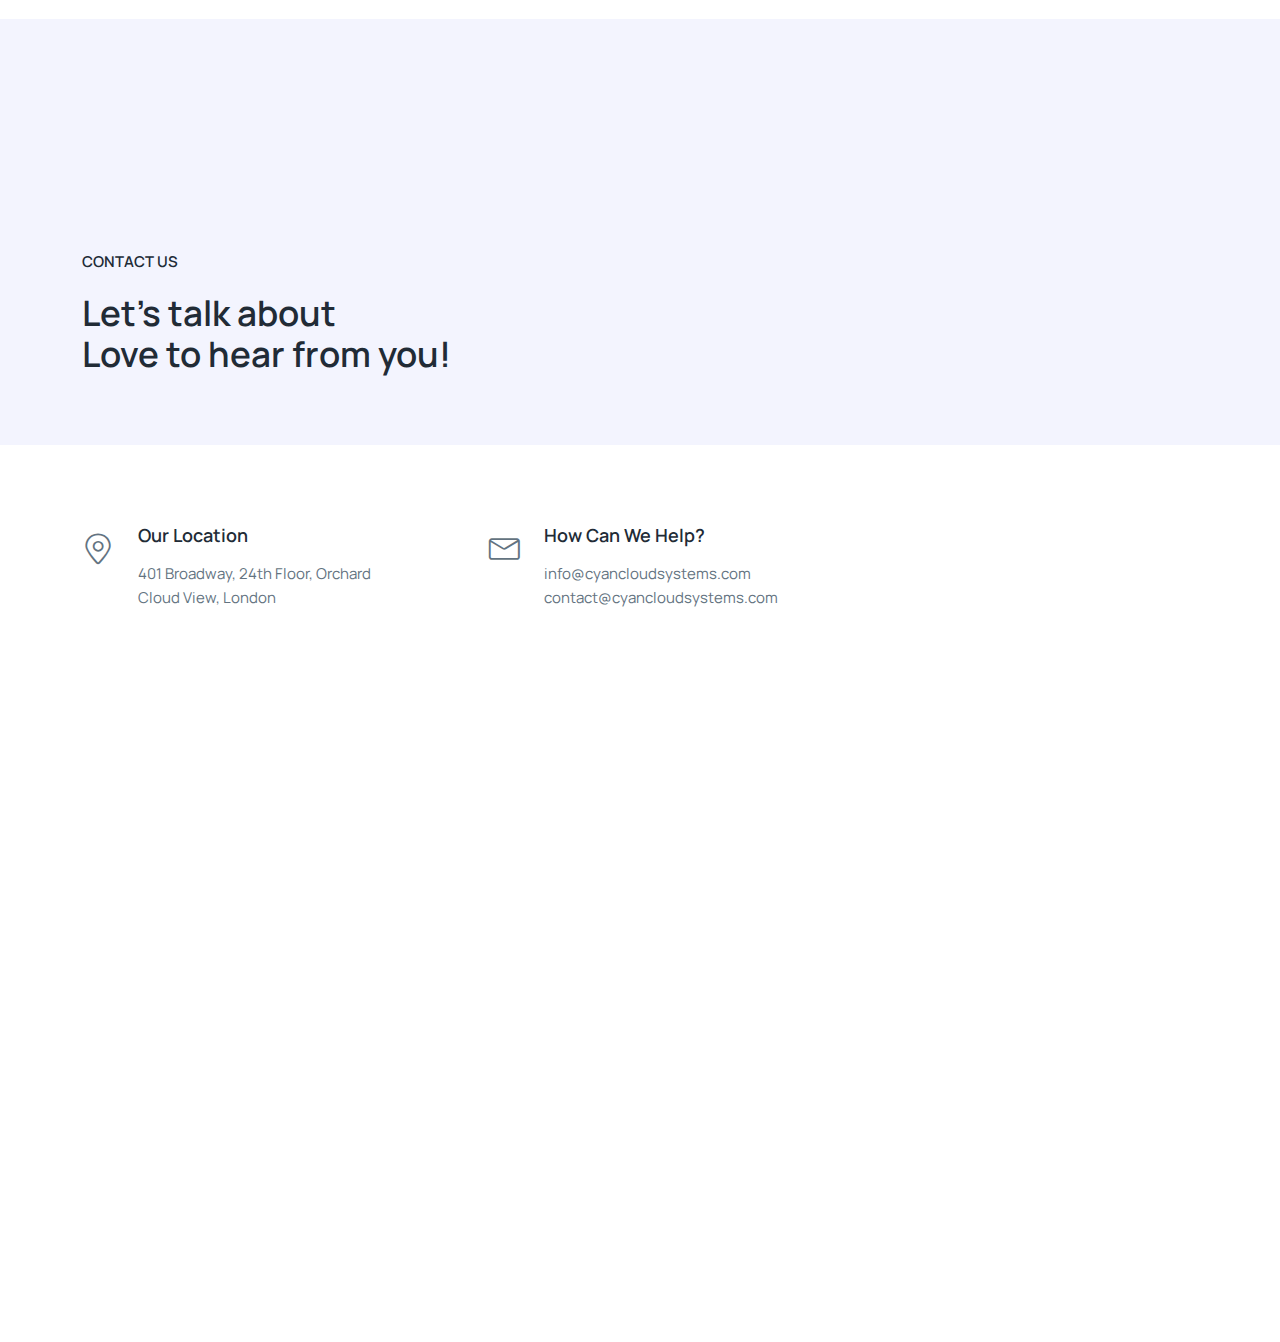
==== commit b757392c: "Added Changes" ====
--- a/index.html
+++ b/index.html
@@ -14,7 +14,7 @@
     <meta charset="UTF-8" />
     <meta http-equiv="X-UA-Compatible" content="IE=edge" />
     <meta name="viewport" content="width=device-width, initial-scale=1.0" />
-    <title>cyan cloud technologies</title>
+    <title>cyan Cloud systems</title>
 
     <!-- Primary Meta Tags -->
 <meta name="title" content="Play - Free Open Source HTML Bootstrap Template by UIdeck">
@@ -82,52 +82,39 @@
                     <a class="ud-menu-scroll" href="#contact">Contact</a>
                   </li>
                   <li class="nav-item nav-item-has-children">
-                    <a href="javascript:void(0)"> Pages </a>
+                    <a href="javascript:void(0)"> Products </a>
                     <ul class="ud-submenu">
                       <li class="ud-submenu-item">
-                        <a href="about.html" class="ud-submenu-link">
-                          About Page
+                        <a href=# class="ud-submenu-link">
+                          Online Booking Software
                         </a>
                       </li>
                       <li class="ud-submenu-item">
-                        <a href="pricing.html" class="ud-submenu-link">
-                          Pricing Page
+                        <a href=# class="ud-submenu-link">
+                          Appointment Scheduler
                         </a>
                       </li>
                       <li class="ud-submenu-item">
-                        <a href="contact.html" class="ud-submenu-link">
-                          Contact Page
+                        <a href=# class="ud-submenu-link">
+                          Form Analyser
                         </a>
                       </li>
                       <li class="ud-submenu-item">
-                        <a href="blog.html" class="ud-submenu-link">
-                          Blog Grid Page
+                        <a href=# class="ud-submenu-link">
+                          Reporting and Analysis
                         </a>
                       </li>
-                      <li class="ud-submenu-item">
-                        <a href="blog-details.html" class="ud-submenu-link">
-                          Blog Details Page
-                        </a>
-                      </li>
-                      <li class="ud-submenu-item">
-                        <a href="login.html" class="ud-submenu-link">
-                          Sign In Page
-                        </a>
-                      </li>
-                      <li class="ud-submenu-item">
-                        <a href="404.html" class="ud-submenu-link">404 Page</a>
-                      </li>
                     </ul>
                   </li>
                 </ul>
               </div>
 
               <div class="navbar-btn d-none d-sm-inline-block">
-                <a href="login.html" class="ud-main-btn ud-login-btn">
-                  Sign In
+                <a href=# class="ud-main-btn ud-login-btn">
+                  Book Free Demo
                 </a>
-                <a class="ud-main-btn ud-white-btn" href="javascript:void(0)">
-                  Sign Up
+                <a href="https://www.linkedin.com/company/wellness-global-inc/people/?viewAsMember=true" target="_blank" class="ud-main-btn ud-white-btn" href="javascript:void(0)">
+                  Watch Overview
                 </a>
               </div>
             </nav>
@@ -151,12 +138,12 @@
                  from managing medical practices to automating workflows and analyzing data...       </p>
               <ul class="ud-hero-buttons">
                 <li>
-                  <a href="https://links.uideck.com/play-bootstrap-download" rel="nofollow noopener" target="_blank" class="ud-main-btn ud-white-btn">
+                  <a href="https://www.linkedin.com/company/wellness-global-inc/people/?viewAsMember=true" rel="nofollow noopener" target="_blank" class="ud-main-btn ud-white-btn">
                     View Demo
                   </a>
                 </li>
                 <li>
-                  <a href="https://github.com/uideck/play-bootstrap" rel="nofollow noopener" target="_blank" class="ud-main-btn ud-link-btn">
+                  <a href=#contact rel="nofollow noopener" class="ud-main-btn ud-link-btn">
                     Contact Us <i class="lni lni-arrow-right"></i>
                   </a>
                 </li>
@@ -286,7 +273,7 @@
               <span class="tag">About Us</span>
               <h2>Building the Future of Business with Smart Technology</h2>
               <p>
-                Cyan Cloud Technologies was founded with a mission to drive
+                Cyan Cloud Systems was founded with a mission to drive
                  innovation in business operations. From dental practices to 
                  enterprises needing automation, our goal is to provide
                   technology solutions that make a difference.
@@ -295,7 +282,7 @@
               <p>
                 Our products focus on simplifying business processes,
                  automating administrative tasks, and enhancing overall efficiency.
-                  At Cyan Cloud Technologies, we strive to empower businesses 
+                  At Cyan Cloud Systems, we strive to empower businesses 
                   with cutting-edge tools and services that streamline operations and foster growth.
               </p>
               <a href="javascript:void(0)" class="ud-main-btn">Learn More</a>
@@ -318,7 +305,7 @@
               <span>Pricing</span>
               <h2>Future Plans and Offerings</h2>
               <p>
-                We are developing innovative solutions to enhance your business operations. Explore our upcoming plans and get ready to transform your workflow with Cyan Cloud Technologies.
+                We are developing innovative solutions to enhance your business operations. Explore our upcoming plans and get ready to transform your workflow with Cyan Cloud Systems.
               </p>
             </div>
           </div>
@@ -417,7 +404,7 @@
           <span>FAQ</span>
           <h2>Any Questions? Answered</h2>
           <p>
-            We understand you might have some questions about what we do. Here are some answers to help you learn more about Cyan Cloud Technologies and what we’re building.
+            We understand you might have some questions about what we do. Here are some answers to help you learn more about Cyan Cloud Systems and what we’re building.
           </p>
         </div>
       </div>
@@ -475,11 +462,11 @@
               <span class="icon flex-shrink-0">
                 <i class="lni lni-chevron-down"></i>
               </span>
-              <span>What makes Cyan Cloud Technologies different?</span>
+              <span>What makes Cyan Cloud Systems different?</span>
             </button>
             <div id="collapseThree" class="accordion-collapse collapse">
               <div class="ud-faq-body">
-                At Cyan Cloud Technologies, we are committed to innovation and excellence. Our solutions are tailored to meet specific business needs, providing comprehensive tools that are both intuitive and powerful. We prioritize user experience and are always looking ahead to develop the next big thing in business automation.
+                At Cyan Cloud Systems, we are committed to innovation and excellence. Our solutions are tailored to meet specific business needs, providing comprehensive tools that are both intuitive and powerful. We prioritize user experience and are always looking ahead to develop the next big thing in business automation.
               </div>
             </div>
           </div>
@@ -517,7 +504,7 @@
               <span class="icon flex-shrink-0">
                 <i class="lni lni-chevron-down"></i>
               </span>
-              <span>How can I support Cyan Cloud Technologies?</span>
+              <span>How can I support Cyan Cloud Systems?</span>
             </button>
             <div id="collapseFive" class="accordion-collapse collapse">
               <div class="ud-faq-body">
@@ -579,7 +566,7 @@
           </div>
           <div class="ud-testimonial-content">
             <p>
-              “The team at Cyan Cloud Technologies brought exceptional energy and dedication to our project. Their innovative approach and hard work have been invaluable.”
+              “The team at Cyan Cloud Systems brought exceptional energy and dedication to our project. Their innovative approach and hard work have been invaluable.”
             </p>
           </div>
           <div class="ud-testimonial-info">
@@ -604,7 +591,7 @@
           </div>
           <div class="ud-testimonial-content">
             <p>
-              “Working with Cyan Cloud Technologies was a pleasure. They delivered high-quality work on time and were always eager to go the extra mile. I wish them all the best in their future endeavors.”
+              “Working with Cyan Cloud Systems was a pleasure. They delivered high-quality work on time and were always eager to go the extra mile. I wish them all the best in their future endeavors.”
             </p>
           </div>
           <div class="ud-testimonial-info">
@@ -629,7 +616,7 @@
           </div>
           <div class="ud-testimonial-content">
             <p>
-              “Cyan Cloud Technologies showed a remarkable ability to understand our needs and deliver solutions that perfectly matched our requirements. Their professionalism and passion are truly commendable.”
+              “Cyan Cloud Systems showed a remarkable ability to understand our needs and deliver solutions that perfectly matched our requirements. Their professionalism and passion are truly commendable.”
             </p>
           </div>
           <div class="ud-testimonial-info">
@@ -685,8 +672,7 @@
               <span>Our Team</span>
               <h2>Meet The Team</h2>
               <p>
-                There are many variations of passages of Lorem Ipsum available
-                but the majority have suffered alteration in some form.
+                Meet the passionate minds driving innovation at Cyan Cloud Systems.
               </p>
             </div>
           </div>
@@ -891,8 +877,8 @@
                   </div>
                   <div class="ud-info-meta">
                     <h5>How Can We Help?</h5>
-                    <p>info@cyancloudtech.com</p>
-                    <p>contact@cyancloudtech.com</p>
+                    <p>info@cyancloudsystems.com</p>
+                    <p>contact@cyancloudsystems.com</p>
                   </div>
                 </div>
               </div>
--- a/assets/css/ud-styles.css
+++ b/assets/css/ud-styles.css
@@ -16,7 +16,7 @@
   --font: "Manrope", sans-serif;
   --body-color: #637381;
   --heading-color: #212b36;
-  --primary-color: linear-gradient(135deg, #1a1818, #484545,#1a1818)  ;
+  --primary-color: linear-gradient(135deg, #0f0e0e, #484545,#0f0e0e)  ;
   --white: #ffffff;
 }
 
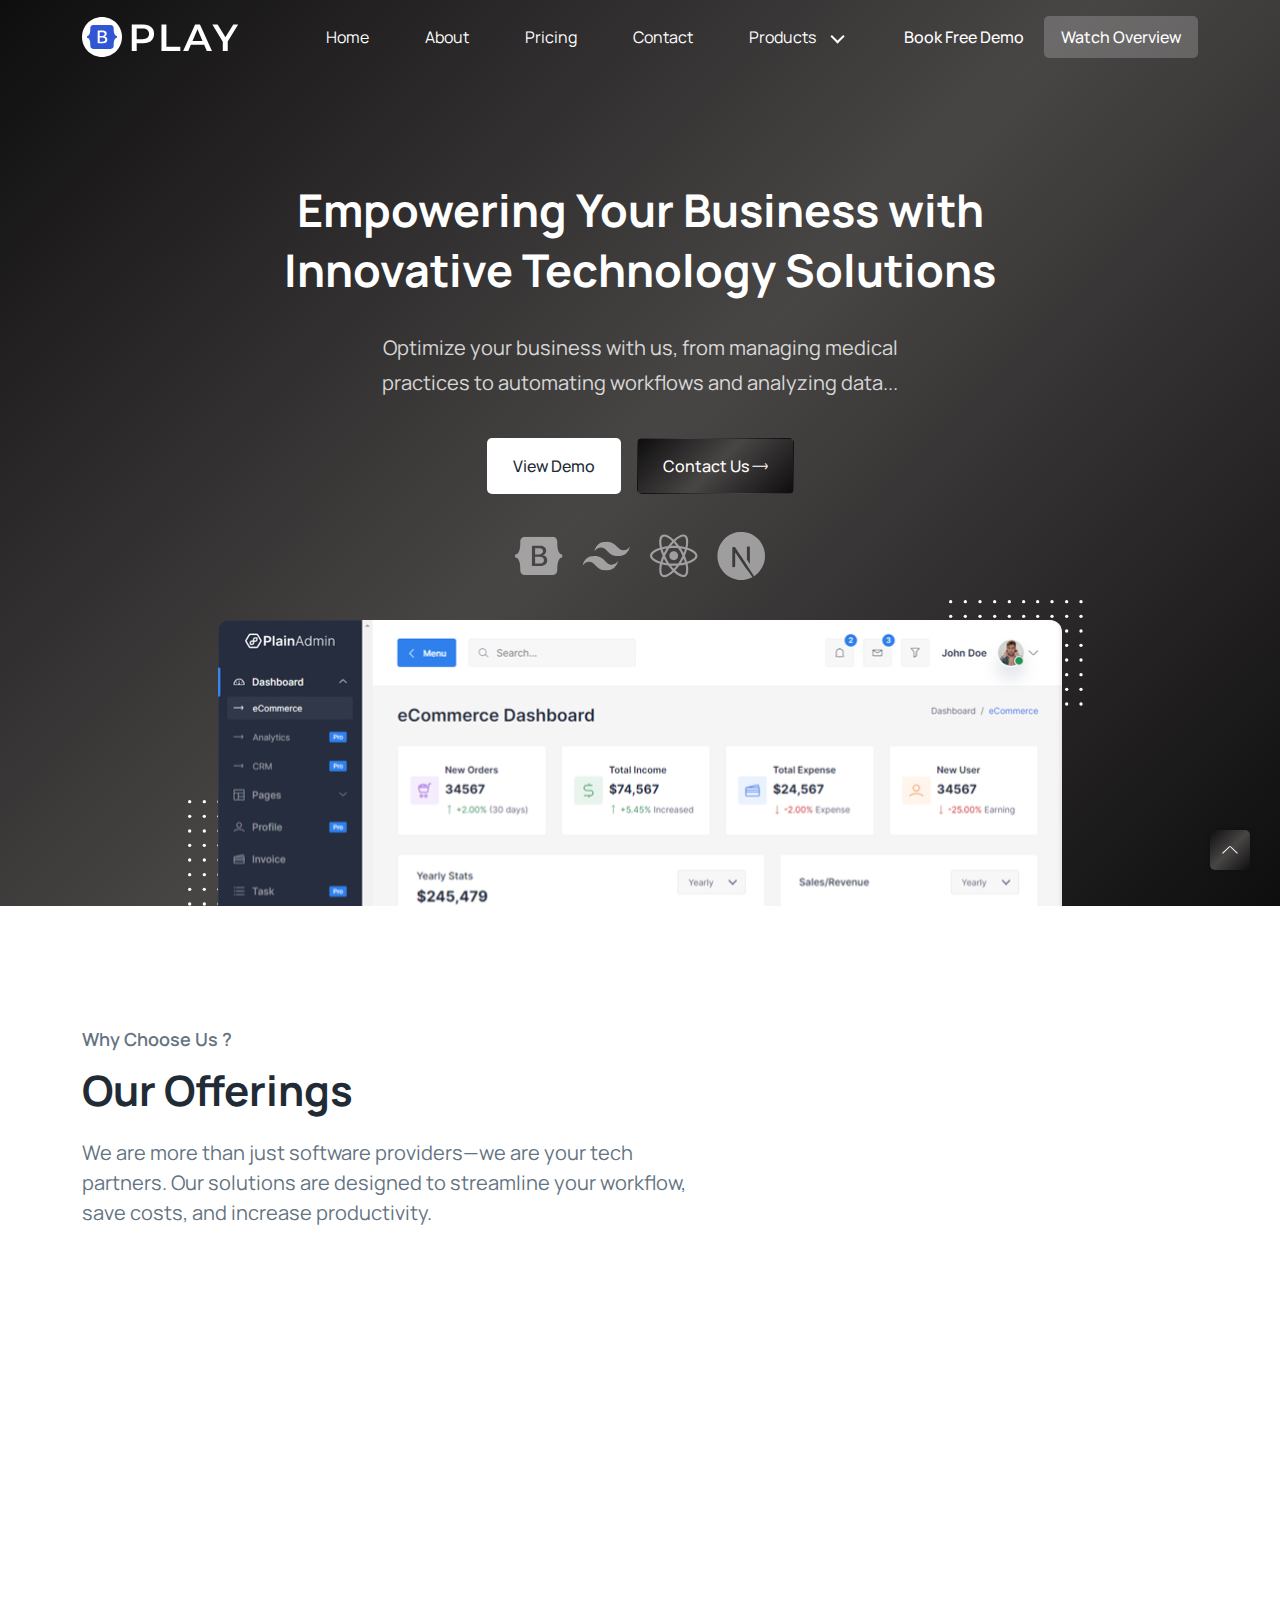
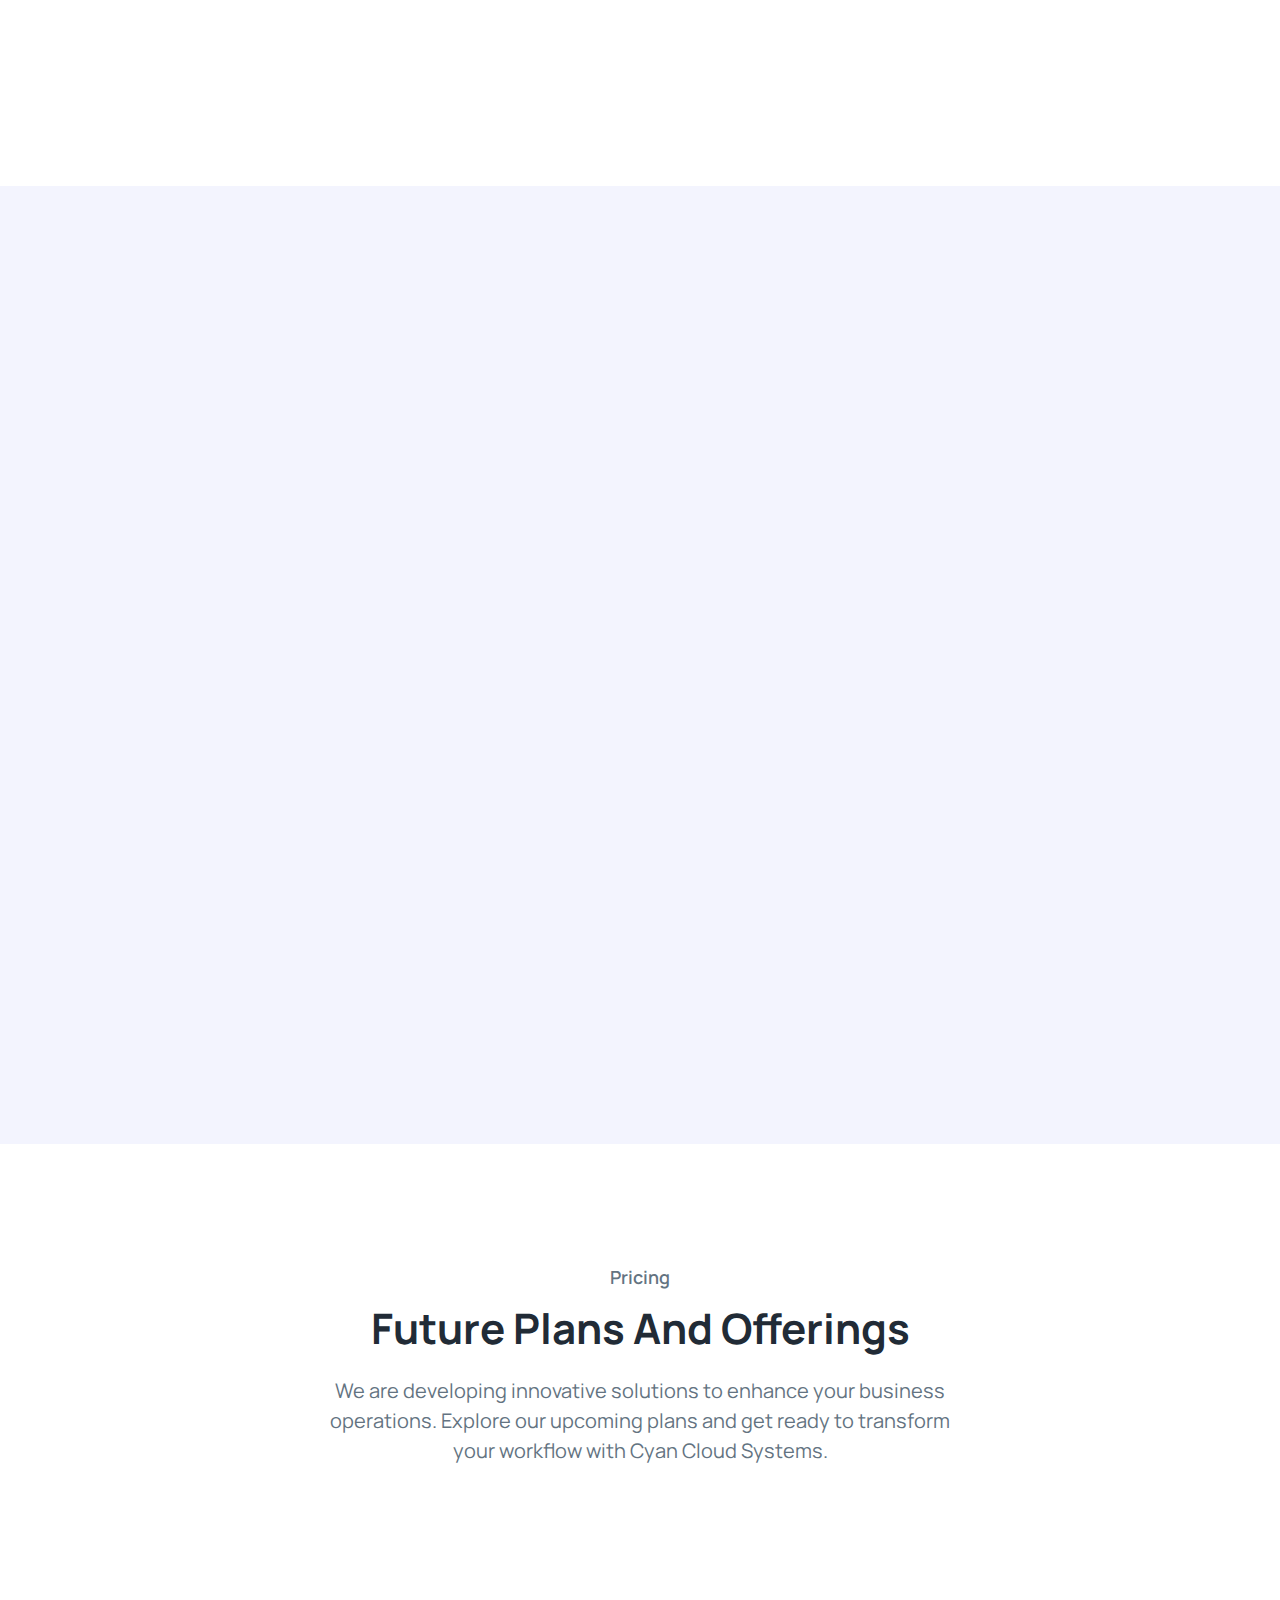
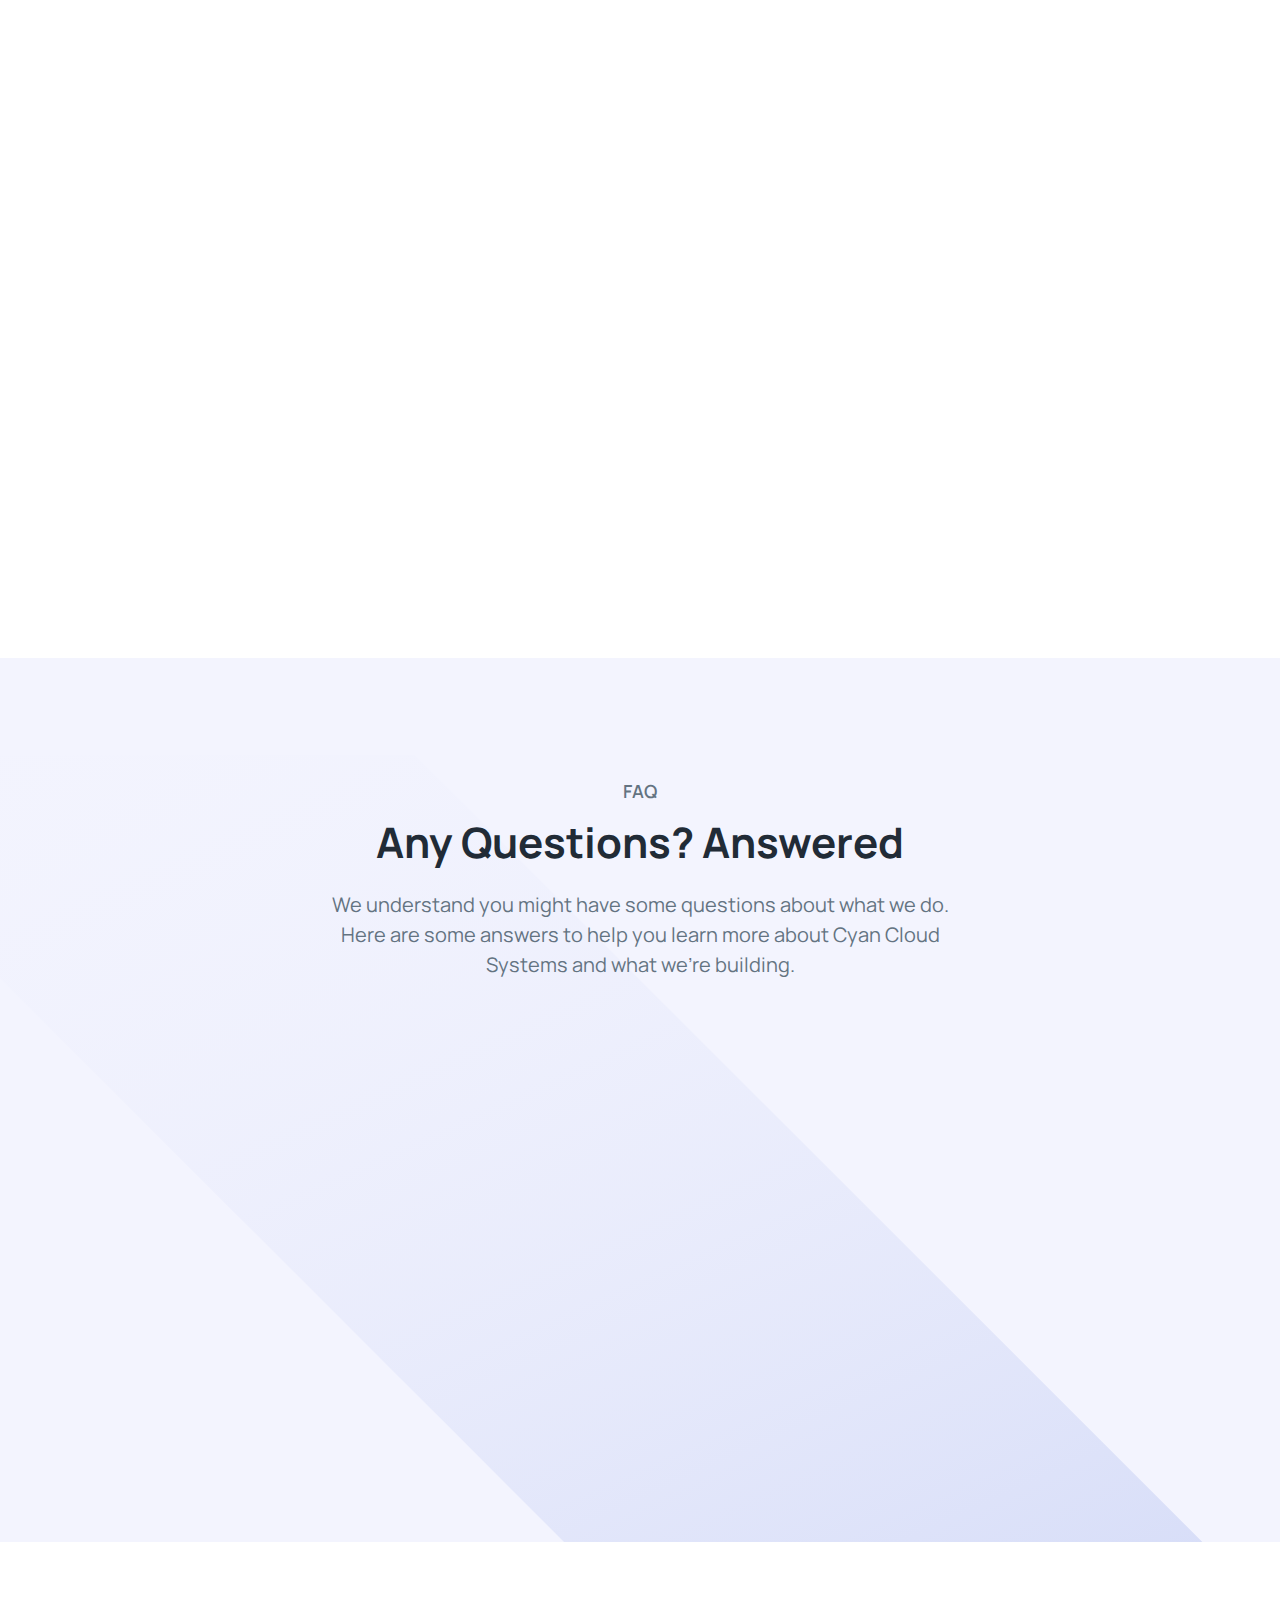
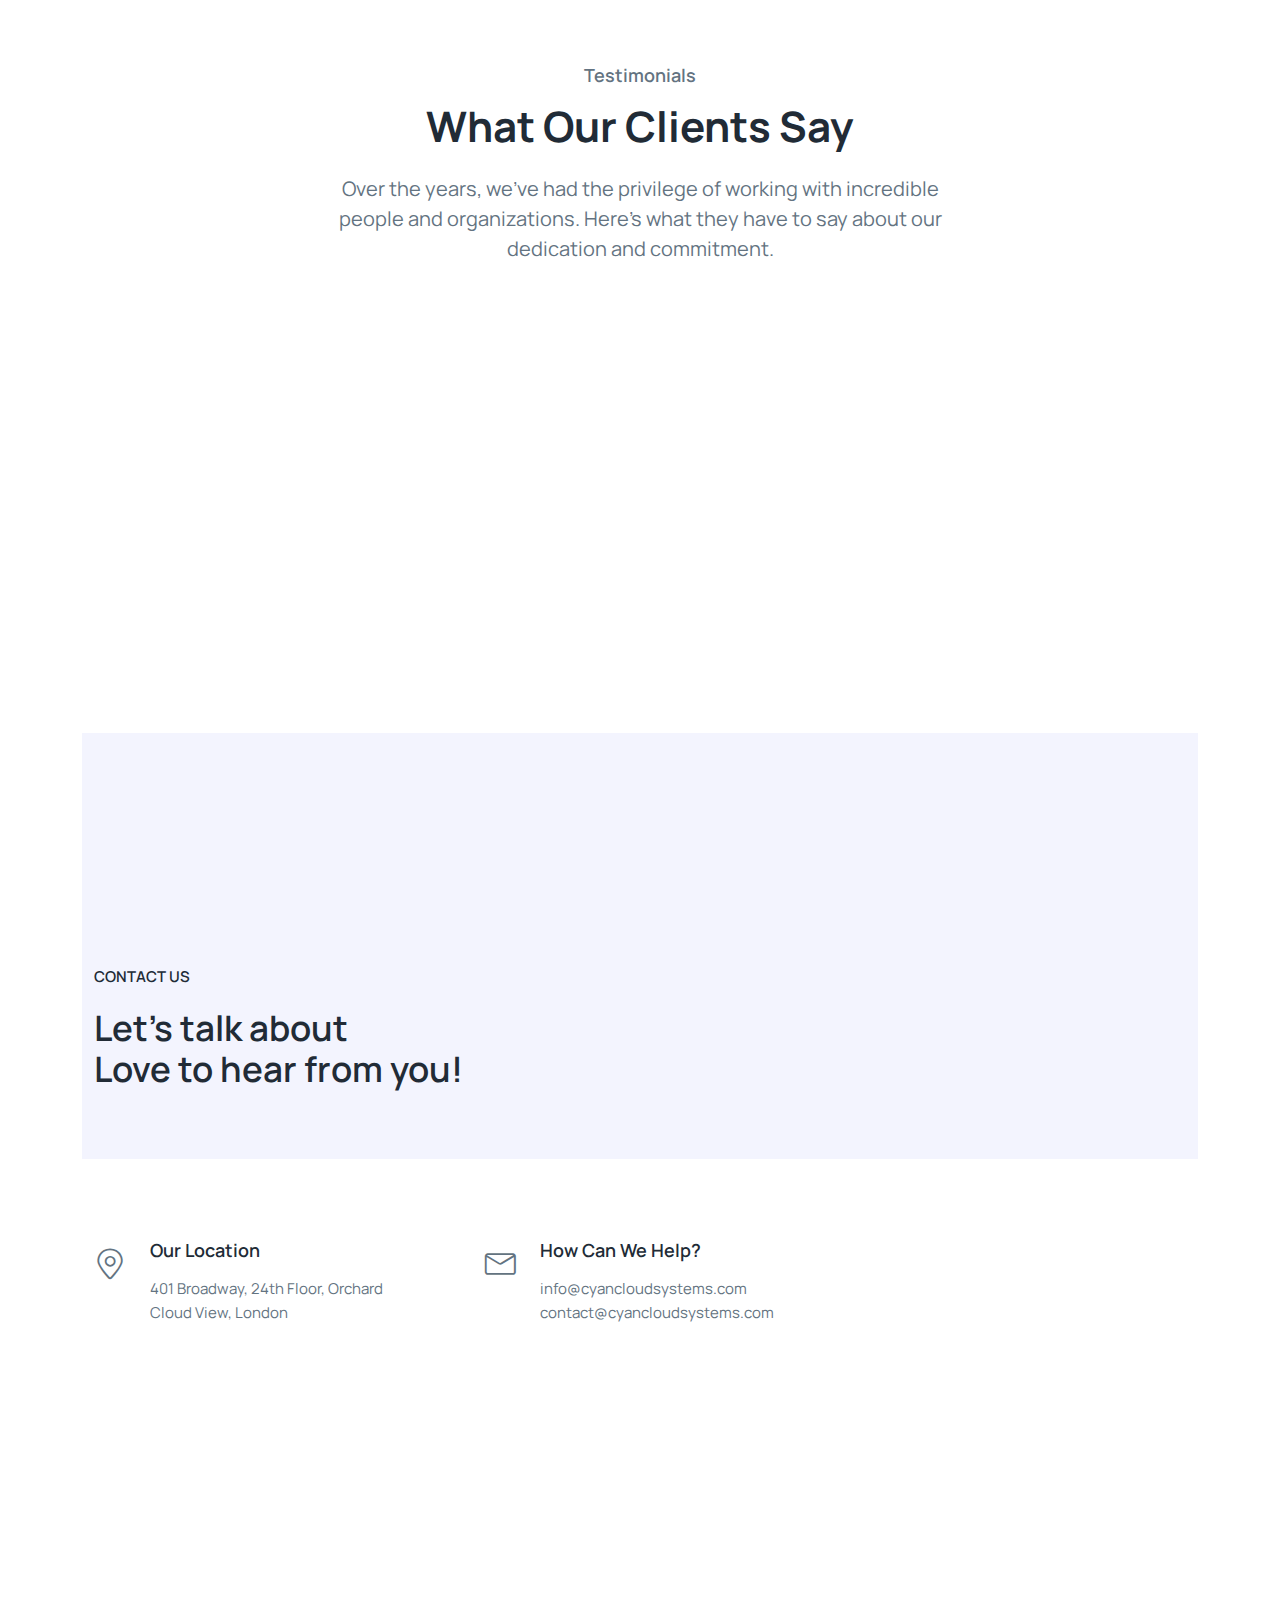
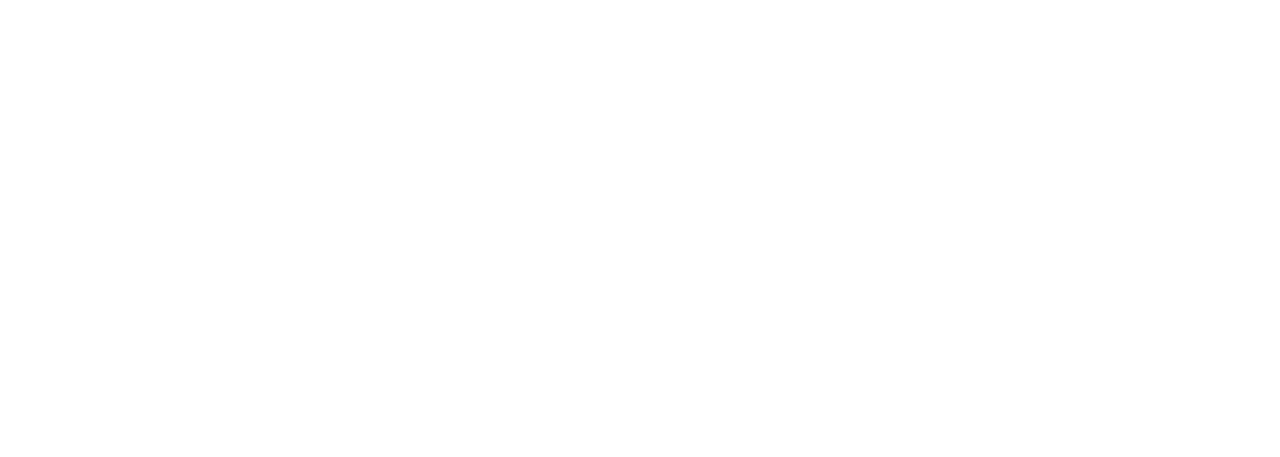
==== commit ccd07f45: "Removed partners and team" ====
--- a/index.html
+++ b/index.html
@@ -75,9 +75,9 @@
                   <li class="nav-item">
                     <a class="ud-menu-scroll" href="#pricing">Pricing</a>
                   </li>
-                  <li class="nav-item">
+                 <!-- <li class="nav-item">
                     <a class="ud-menu-scroll" href="#team">Team</a>
-                  </li>
+                  </li>-->
                   <li class="nav-item">
                     <a class="ud-menu-scroll" href="#contact">Contact</a>
                   </li>
@@ -110,7 +110,7 @@
               </div>
 
               <div class="navbar-btn d-none d-sm-inline-block">
-                <a href=# class="ud-main-btn ud-login-btn">
+                <a href="https://www.calendly.com/cyancloudsystems" class="ud-main-btn ud-login-btn">
                   Book Free Demo
                 </a>
                 <a href="https://www.linkedin.com/company/wellness-global-inc/people/?viewAsMember=true" target="_blank" class="ud-main-btn ud-white-btn" href="javascript:void(0)">
@@ -138,7 +138,7 @@
                  from managing medical practices to automating workflows and analyzing data...       </p>
               <ul class="ud-hero-buttons">
                 <li>
-                  <a href="https://www.linkedin.com/company/wellness-global-inc/people/?viewAsMember=true" rel="nofollow noopener" target="_blank" class="ud-main-btn ud-white-btn">
+                  <a href="https://www.calendly.com/cyancloudsystems" rel="nofollow noopener" target="_blank" class="ud-main-btn ud-white-btn">
                     View Demo
                   </a>
                 </li>
@@ -632,7 +632,7 @@
       </div>
     </div>
 
-    <div class="row">
+  <!--  <div class="row">
       <div class="col-lg-12">
         <div class="ud-brands wow fadeInUp" data-wow-delay=".2s">
           <div class="ud-title">
@@ -660,11 +660,12 @@
     </div>
   </div>
 </section>
+-->
 <!-- ====== Testimonials End ====== -->
     <!-- ====== Testimonials End ====== -->
 
     <!-- ====== Team Start ====== -->
-    <section id="team" class="ud-team">
+  <!--  <section id="team" class="ud-team">
       <div class="container">
         <div class="row">
           <div class="col-lg-12">
@@ -846,8 +847,7 @@
         </div>
       </div>
     </section>
-    <!-- ====== Team End ====== -->
-
+     -->
     <!-- ====== Contact Start ====== -->
     <section id="contact" class="ud-contact">
       <div class="container">
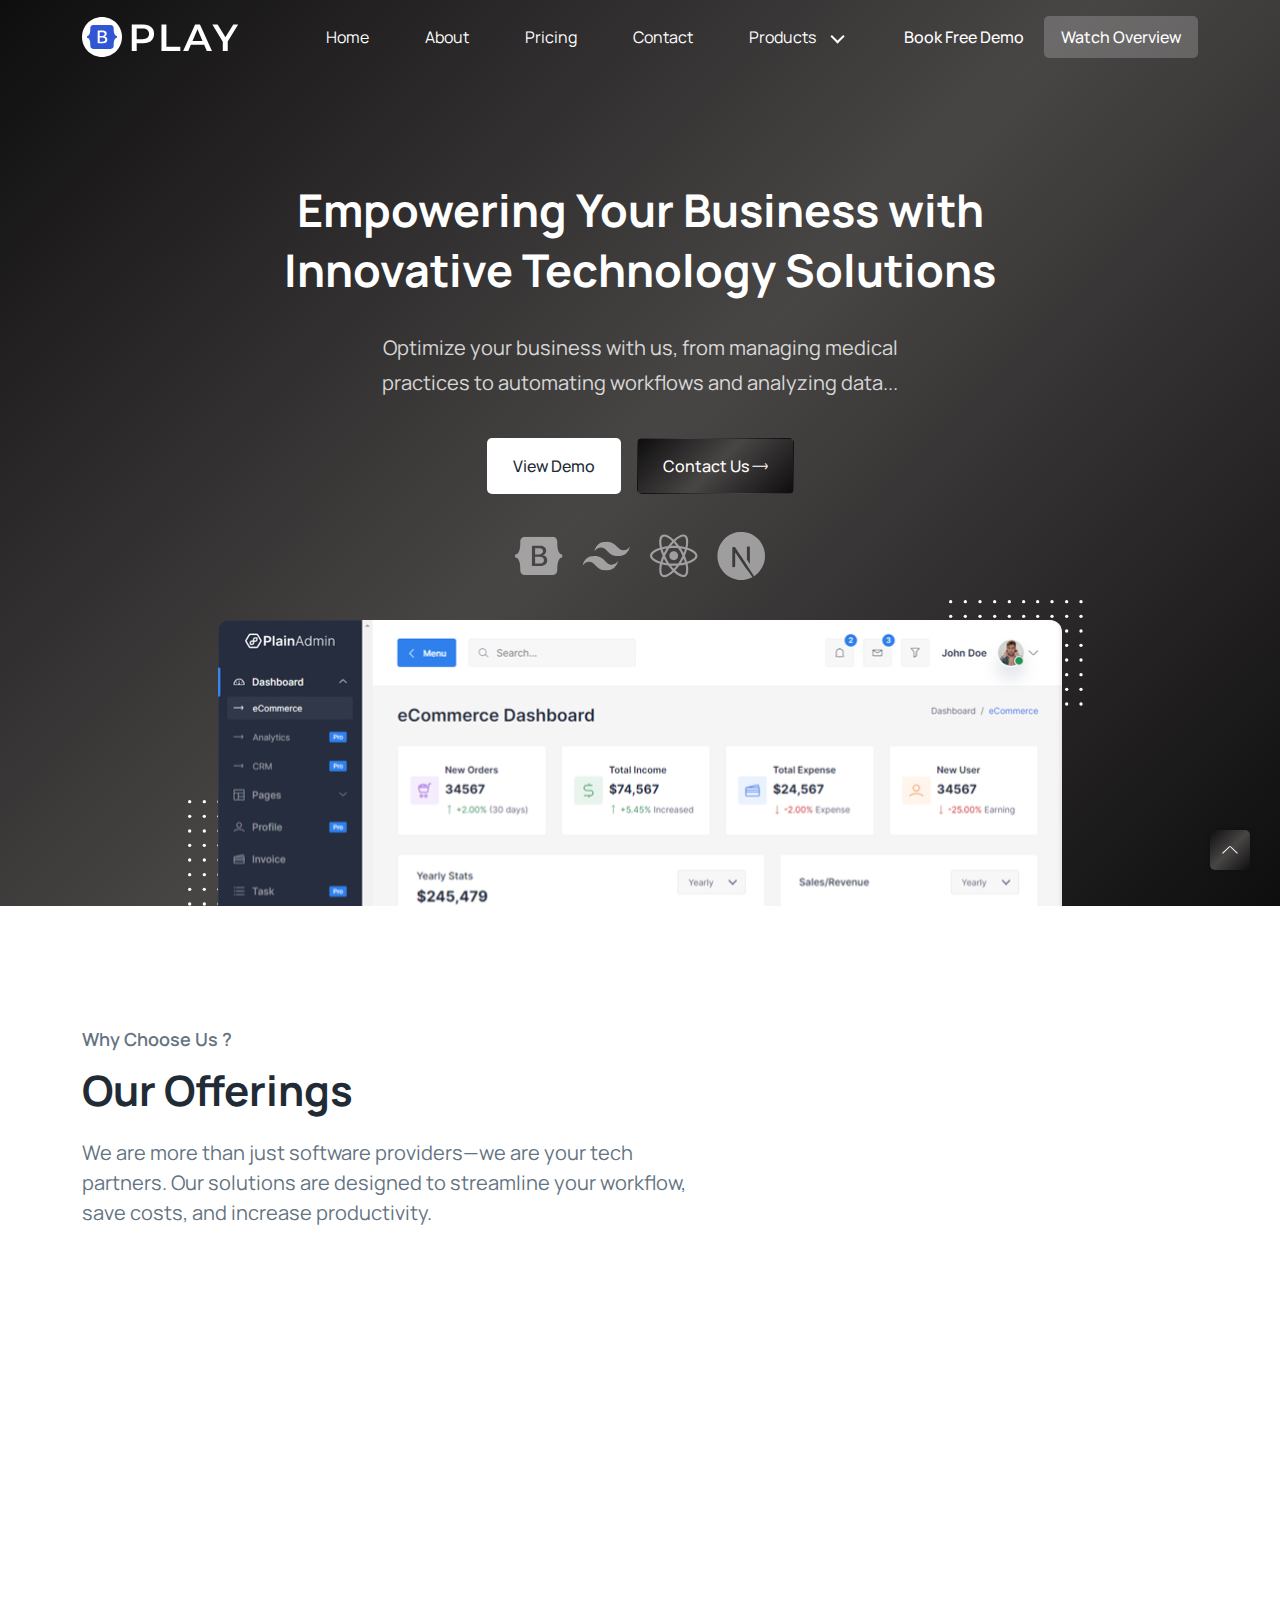
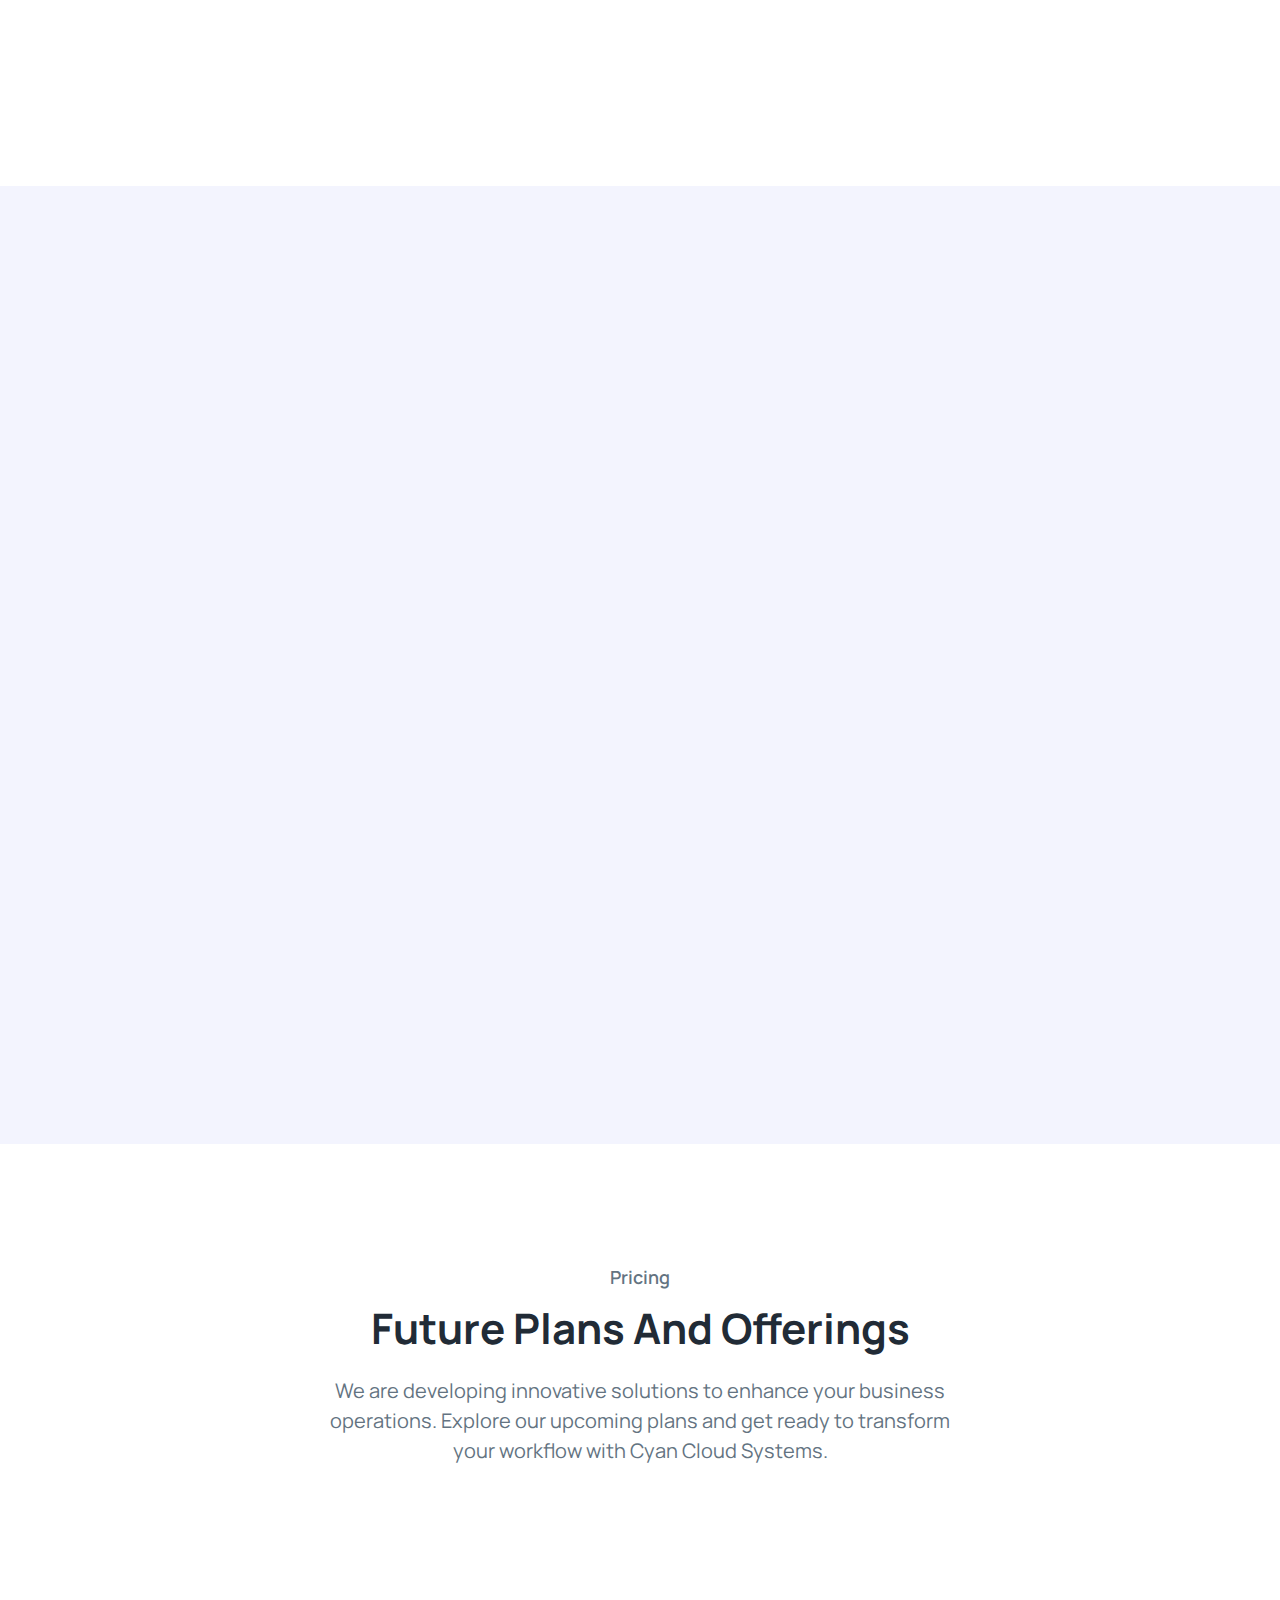
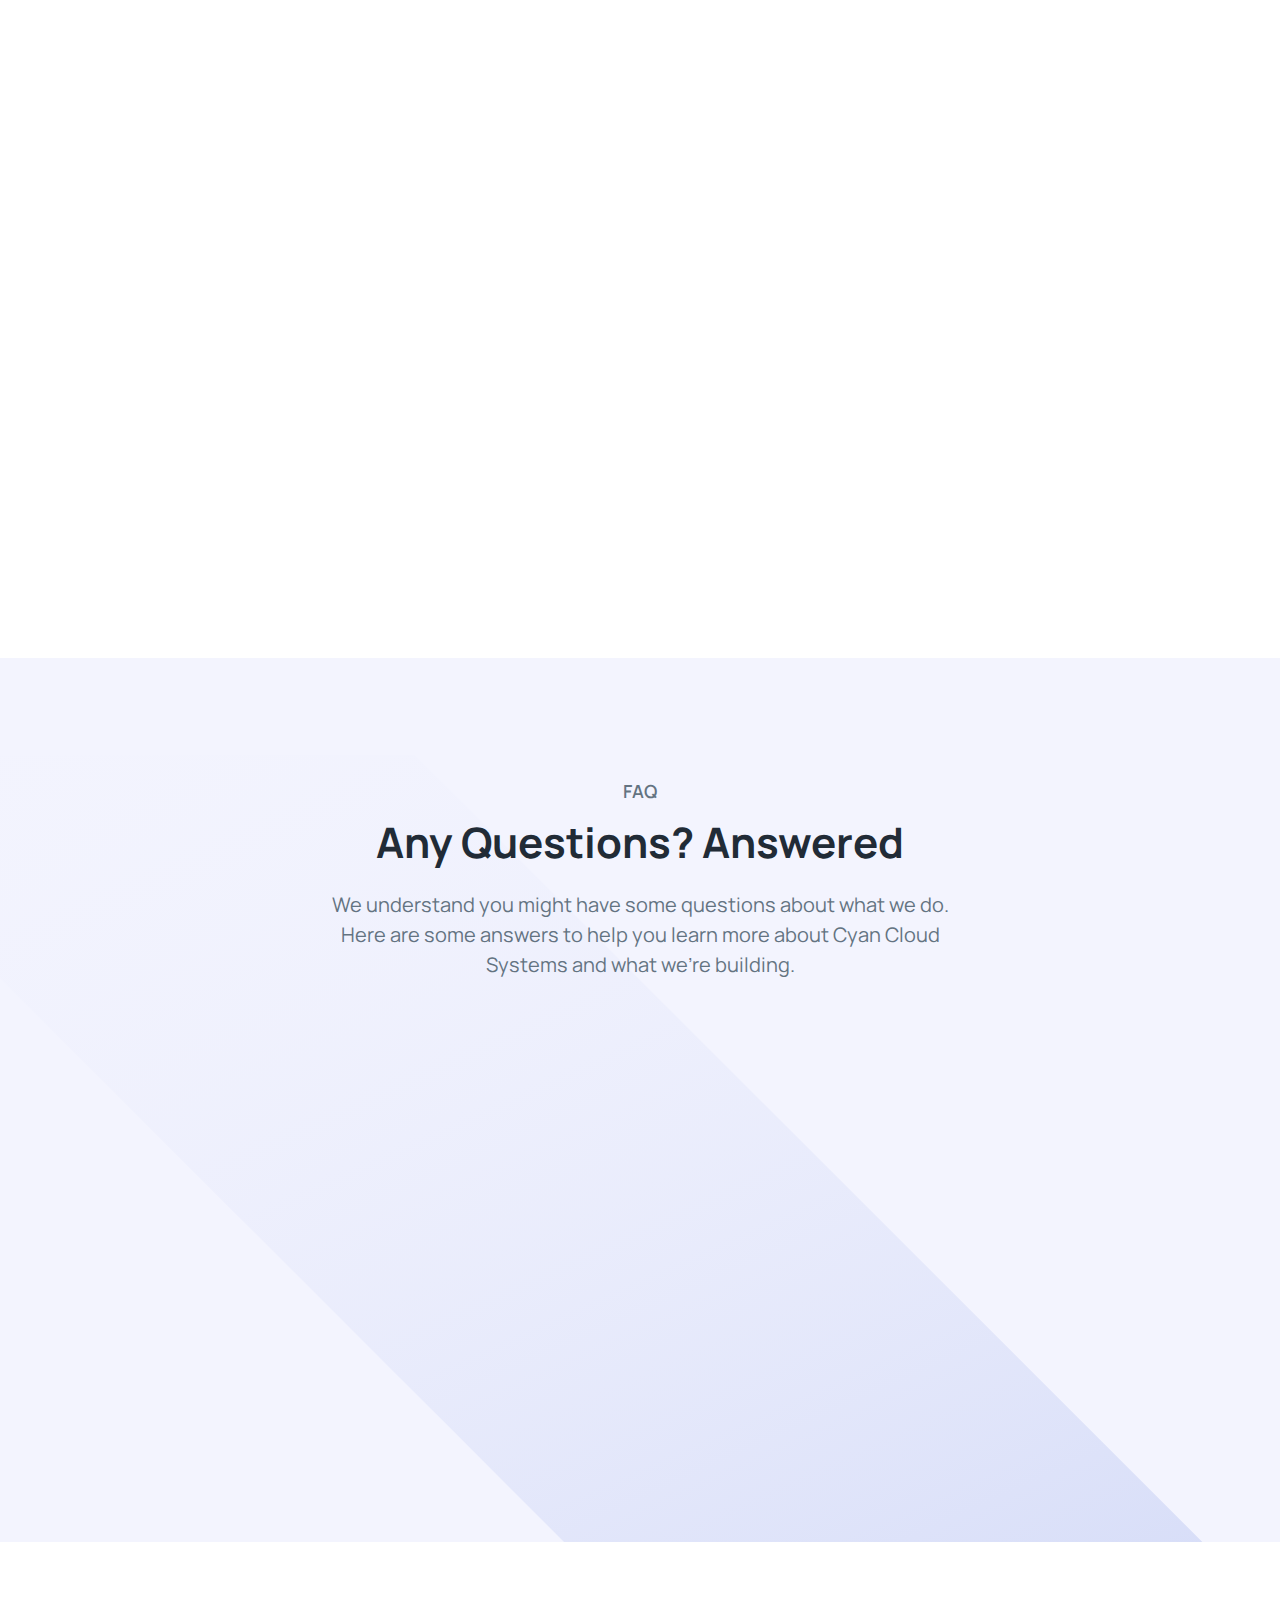
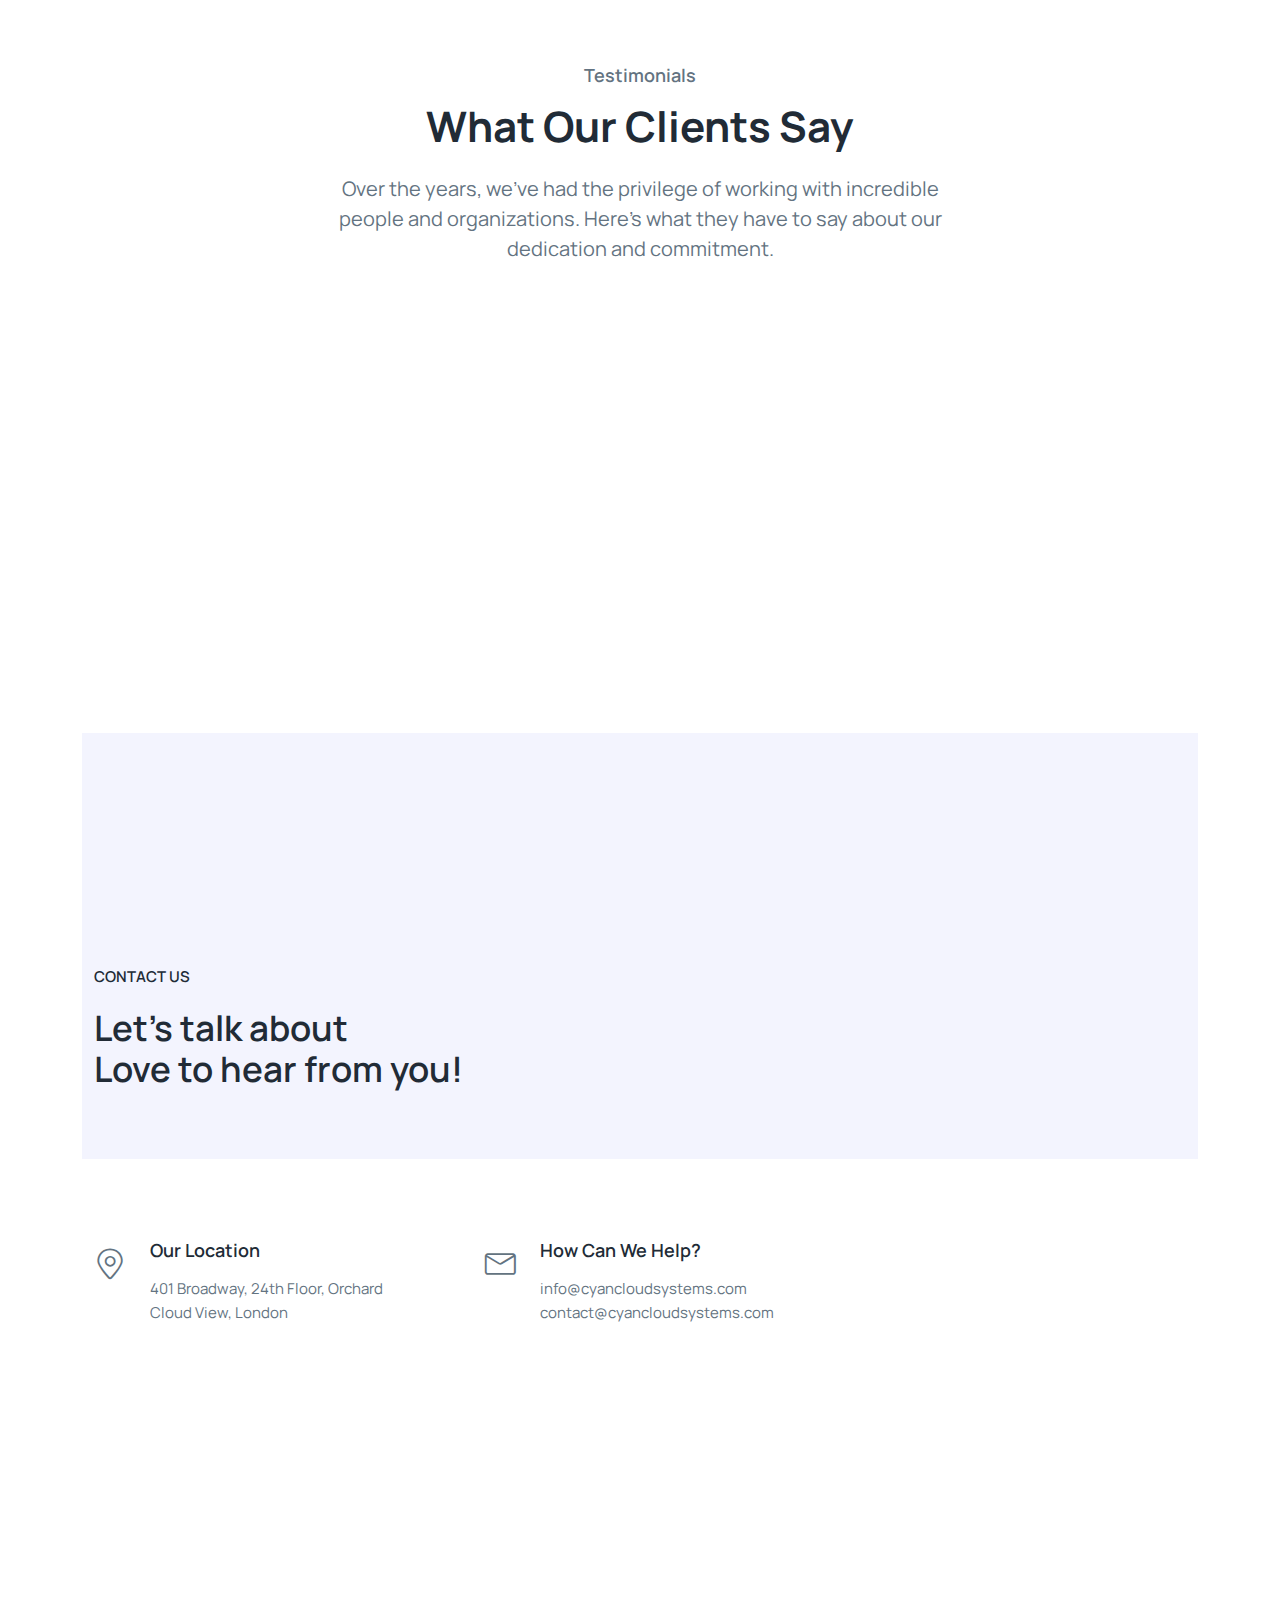
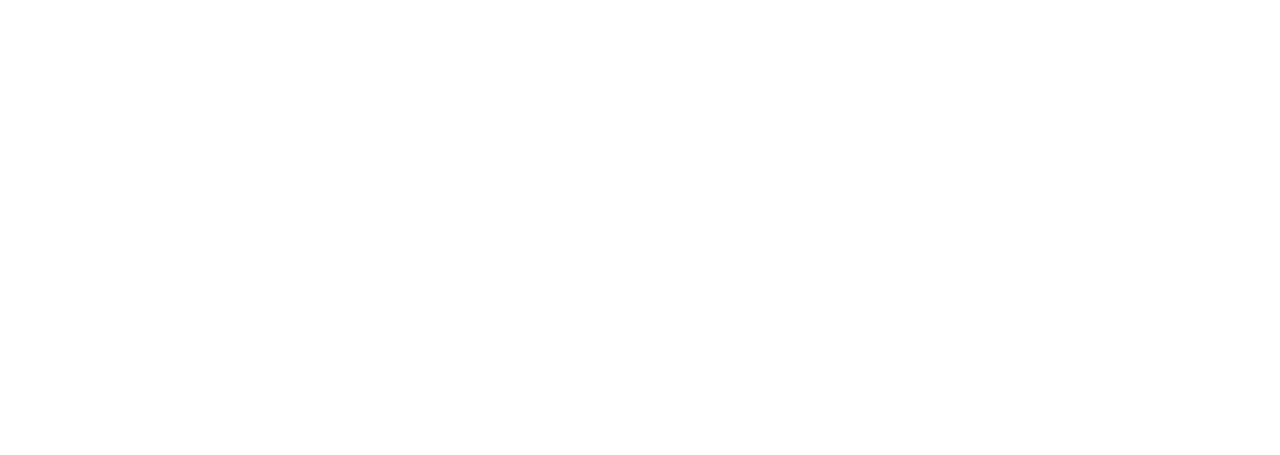
==== commit 396e539c: "removed credits" ====
--- a/index.html
+++ b/index.html
@@ -1161,8 +1161,6 @@
             </div>
             <div class="col-md-4">
               <p class="ud-footer-bottom-right">
-                Designed and Developed by
-                <a href="https://uideck.com" rel="nofollow">UIdeck</a>
               </p>
             </div>
           </div>
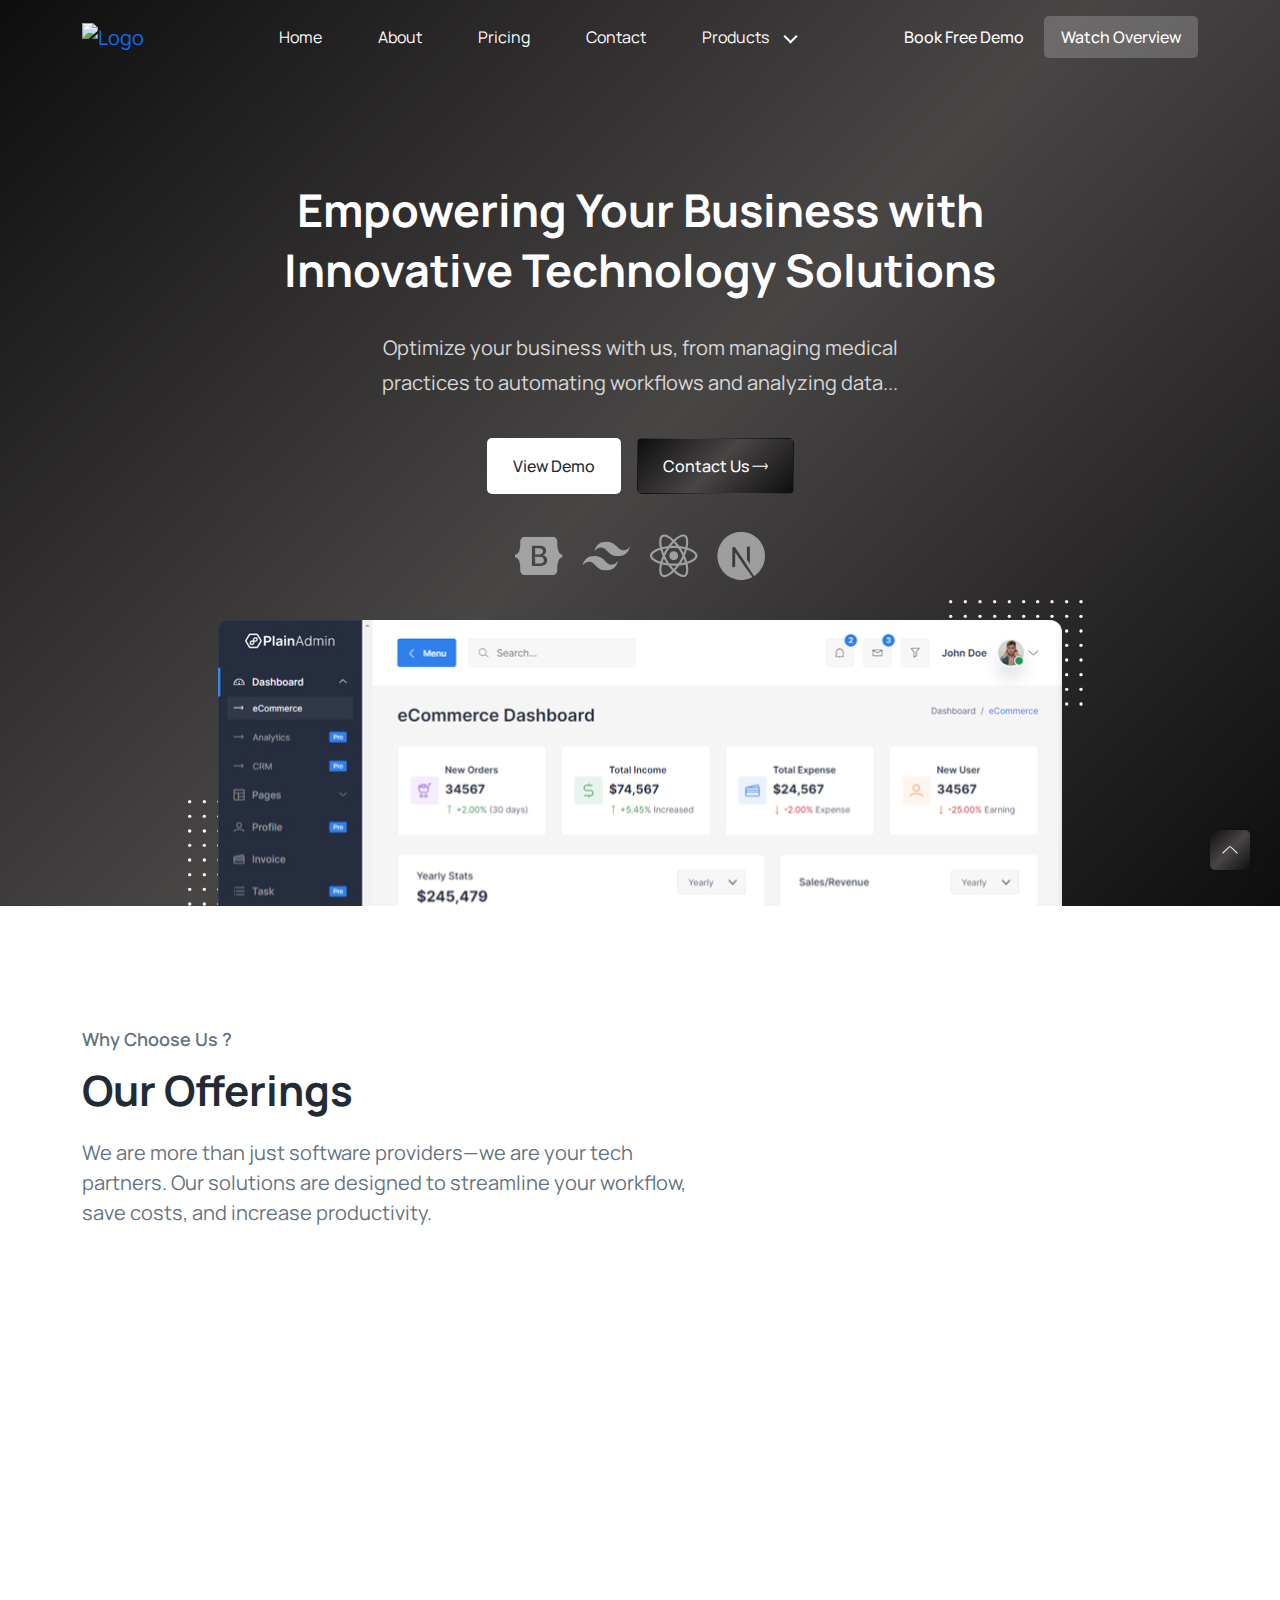
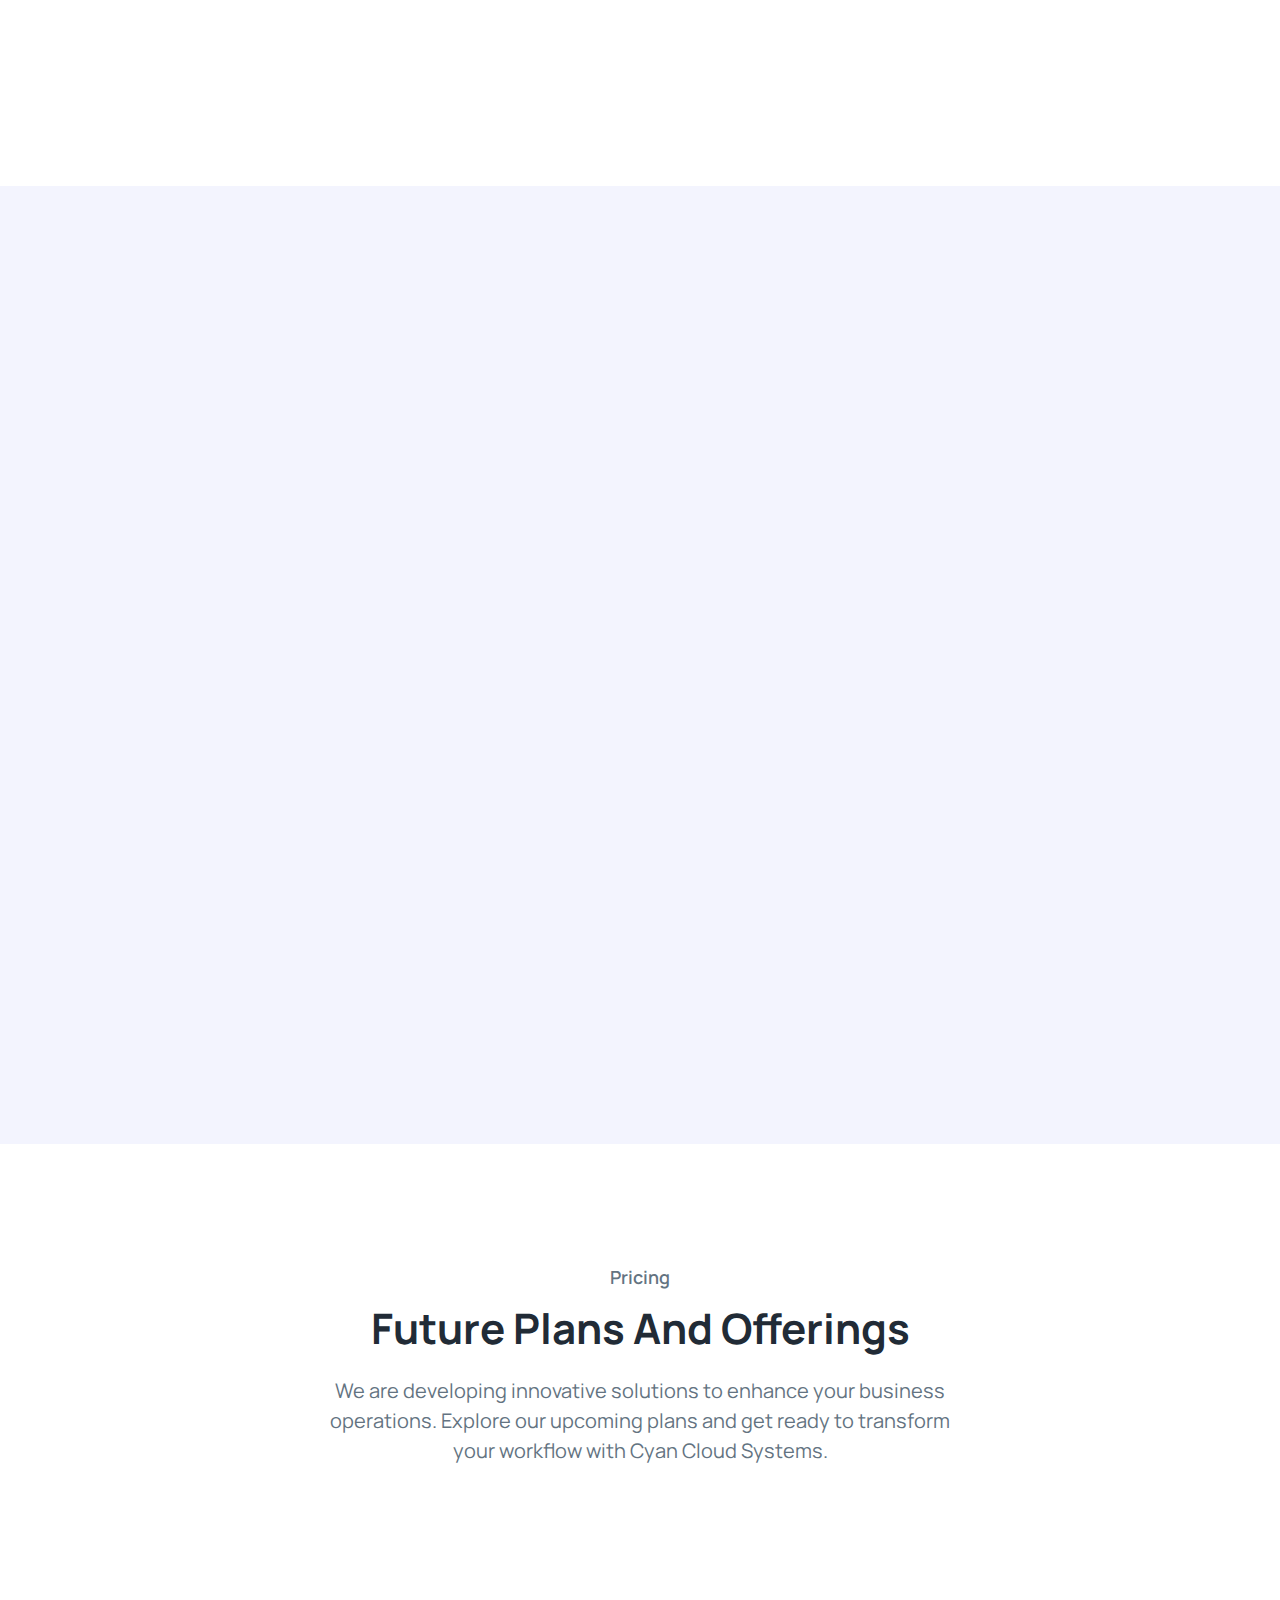
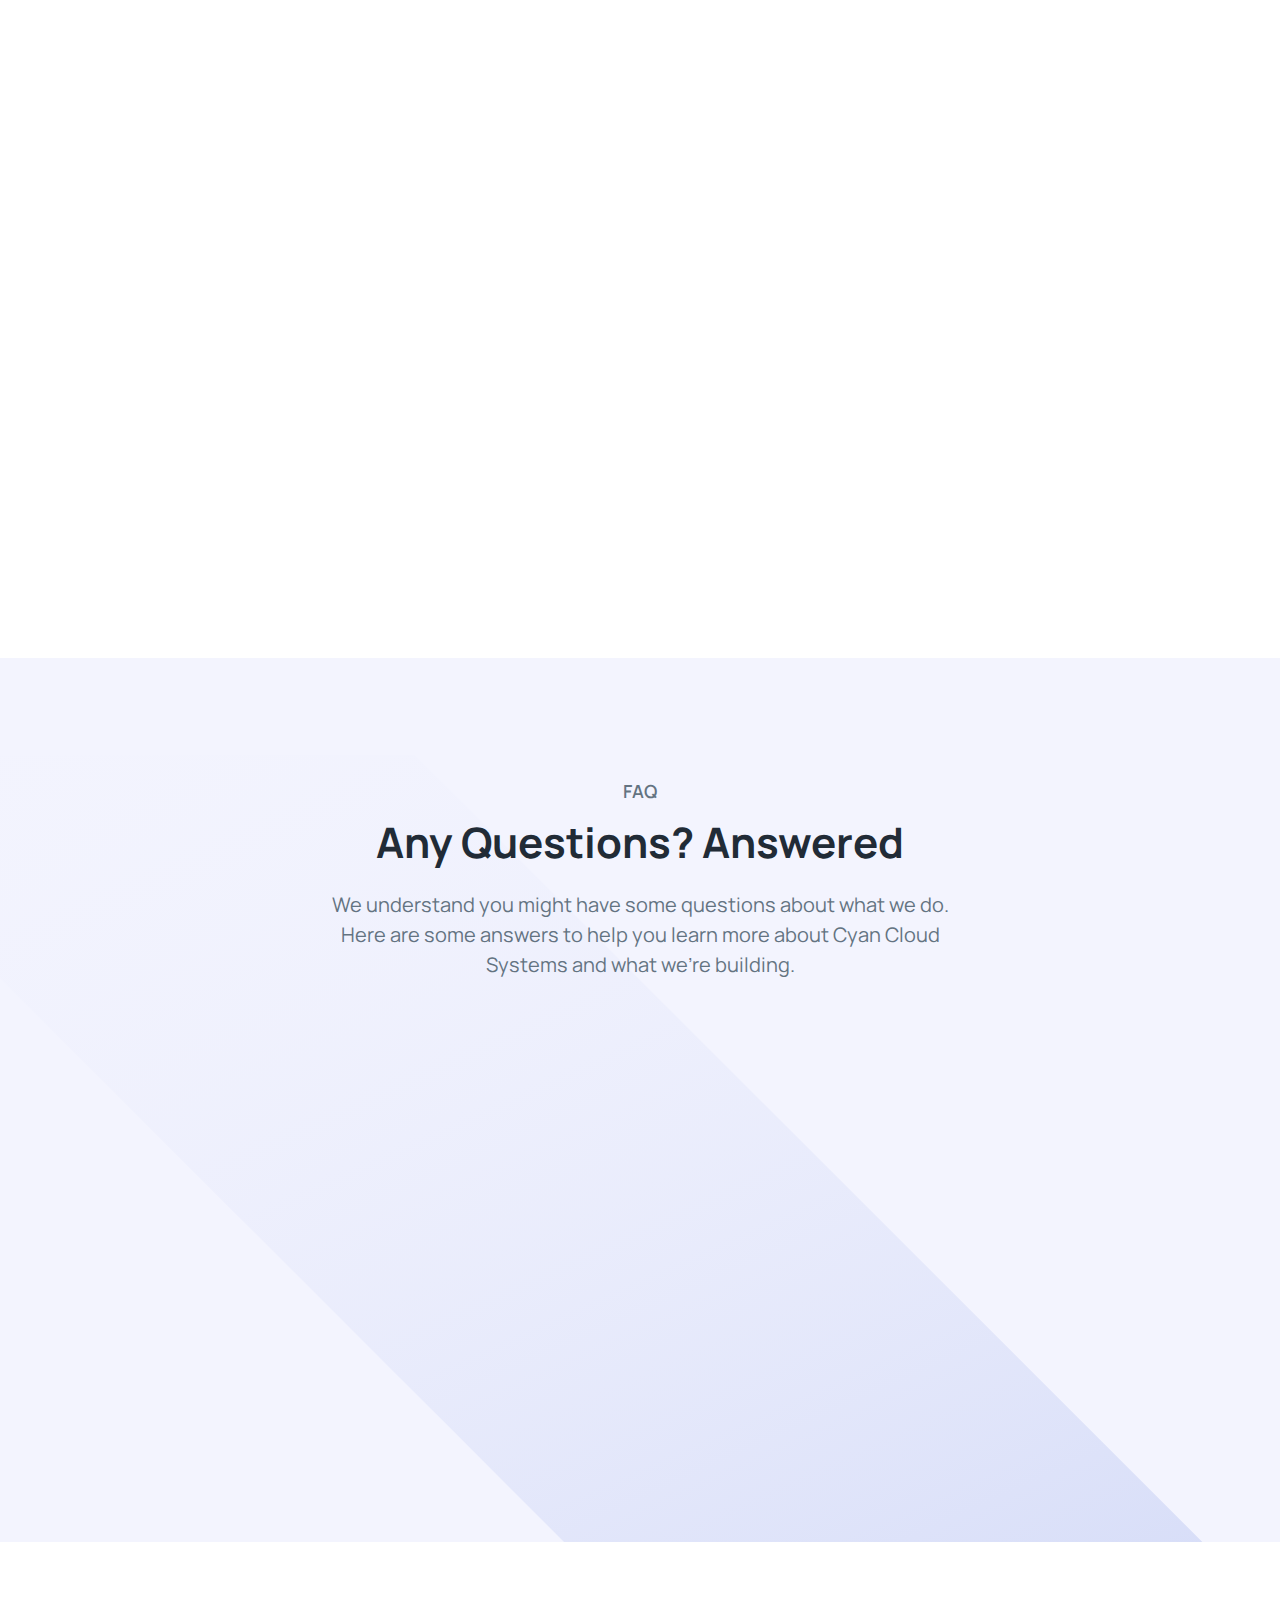
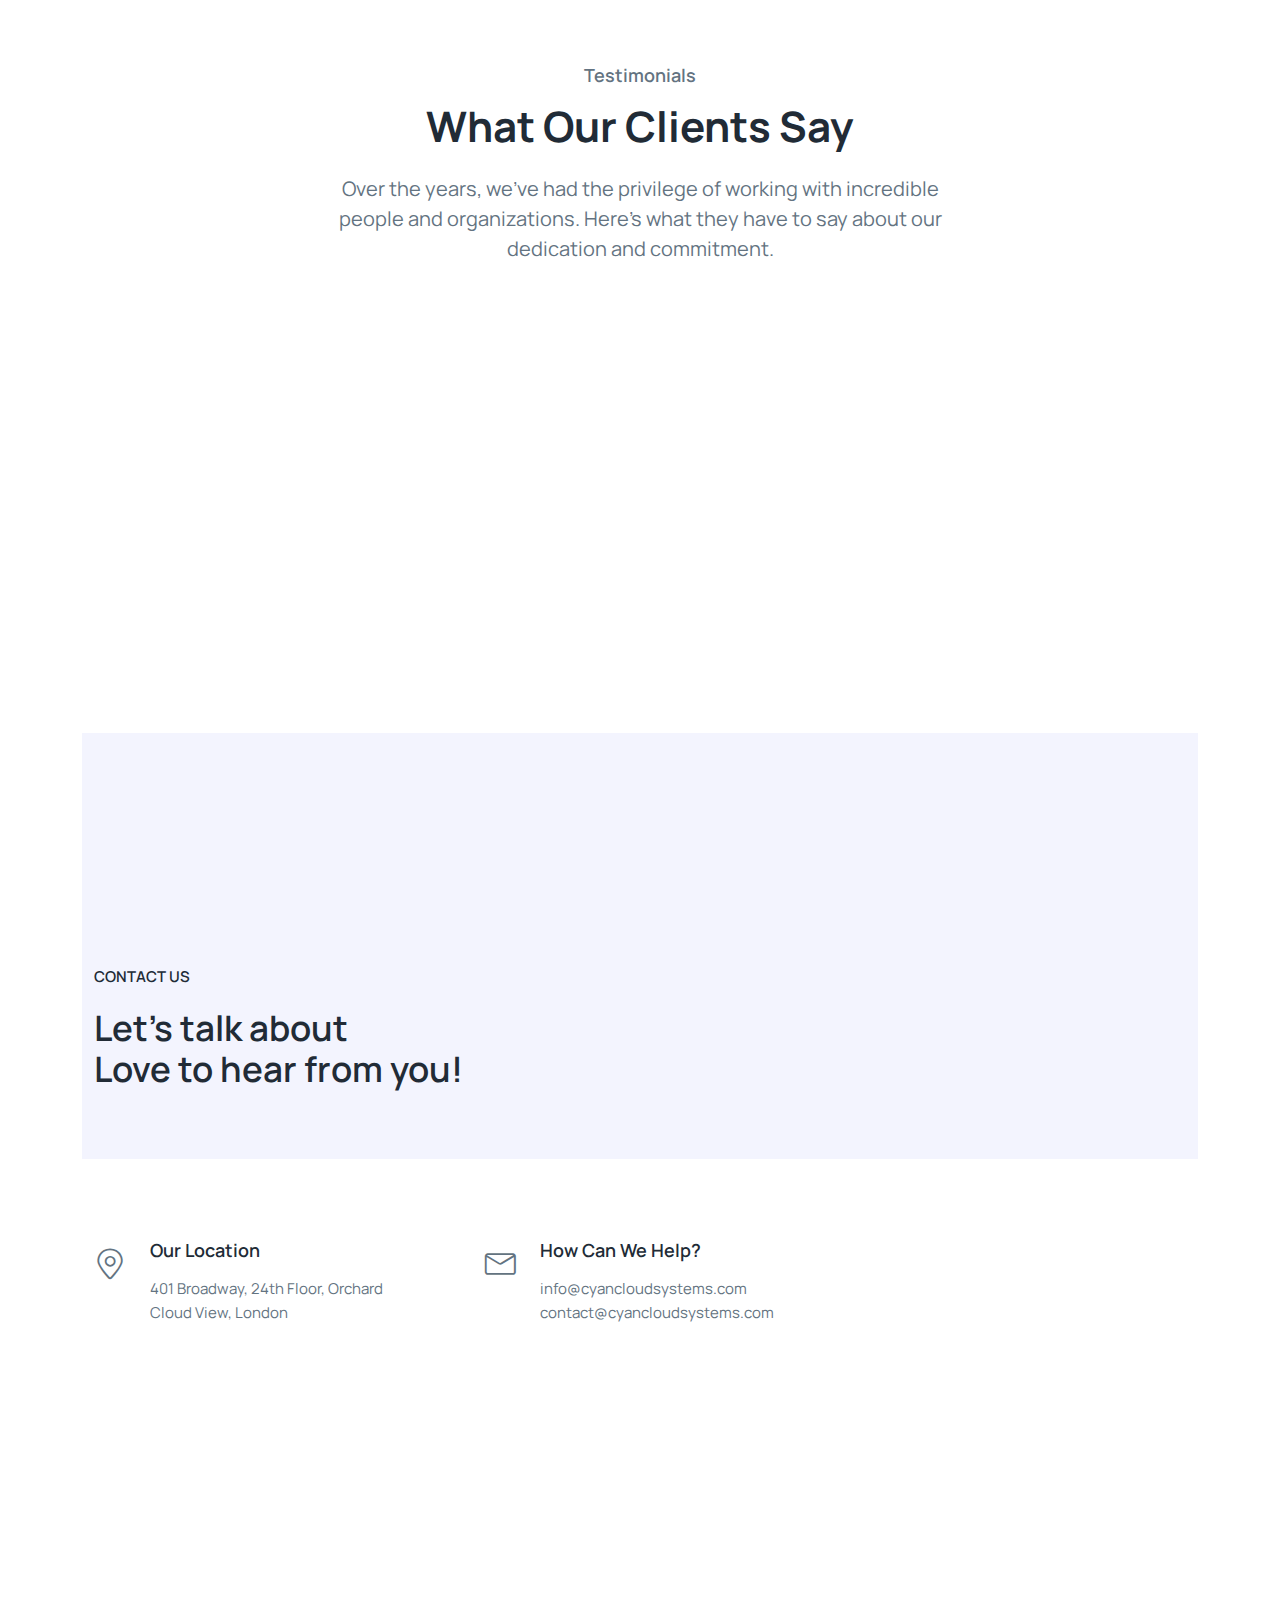
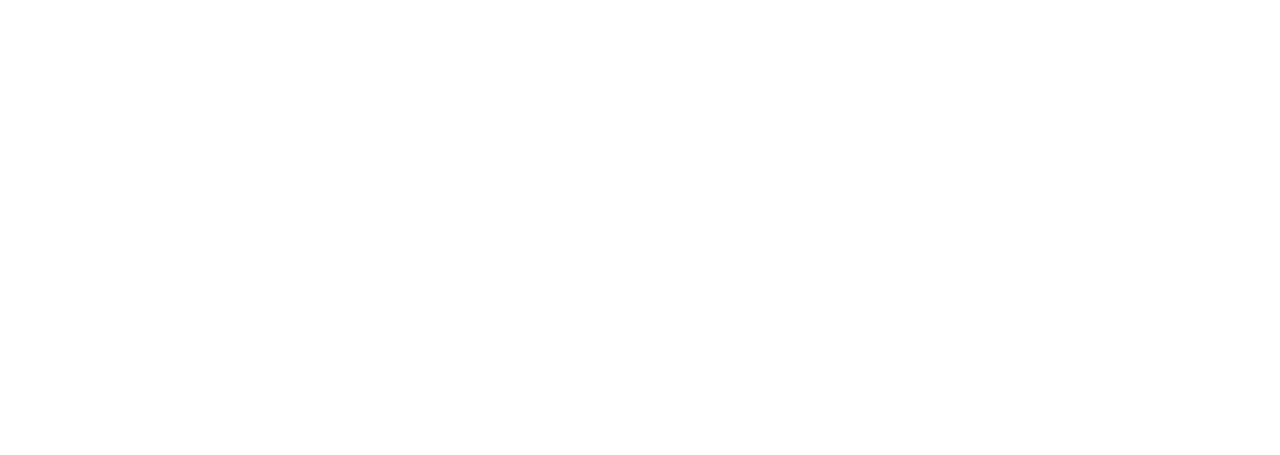
==== commit 88ea5875: "logo" ====
--- a/index.html
+++ b/index.html
@@ -55,7 +55,7 @@
           <div class="col-lg-12">
             <nav class="navbar navbar-expand-lg">
               <a class="navbar-brand" href="index.html">
-                <img src="assets/images/logo/logo.svg" alt="Logo" />
+                <img src="assets/images/logo/logo1.svg" alt="Logo" />
               </a>
               <button class="navbar-toggler">
                 <span class="toggler-icon"> </span>
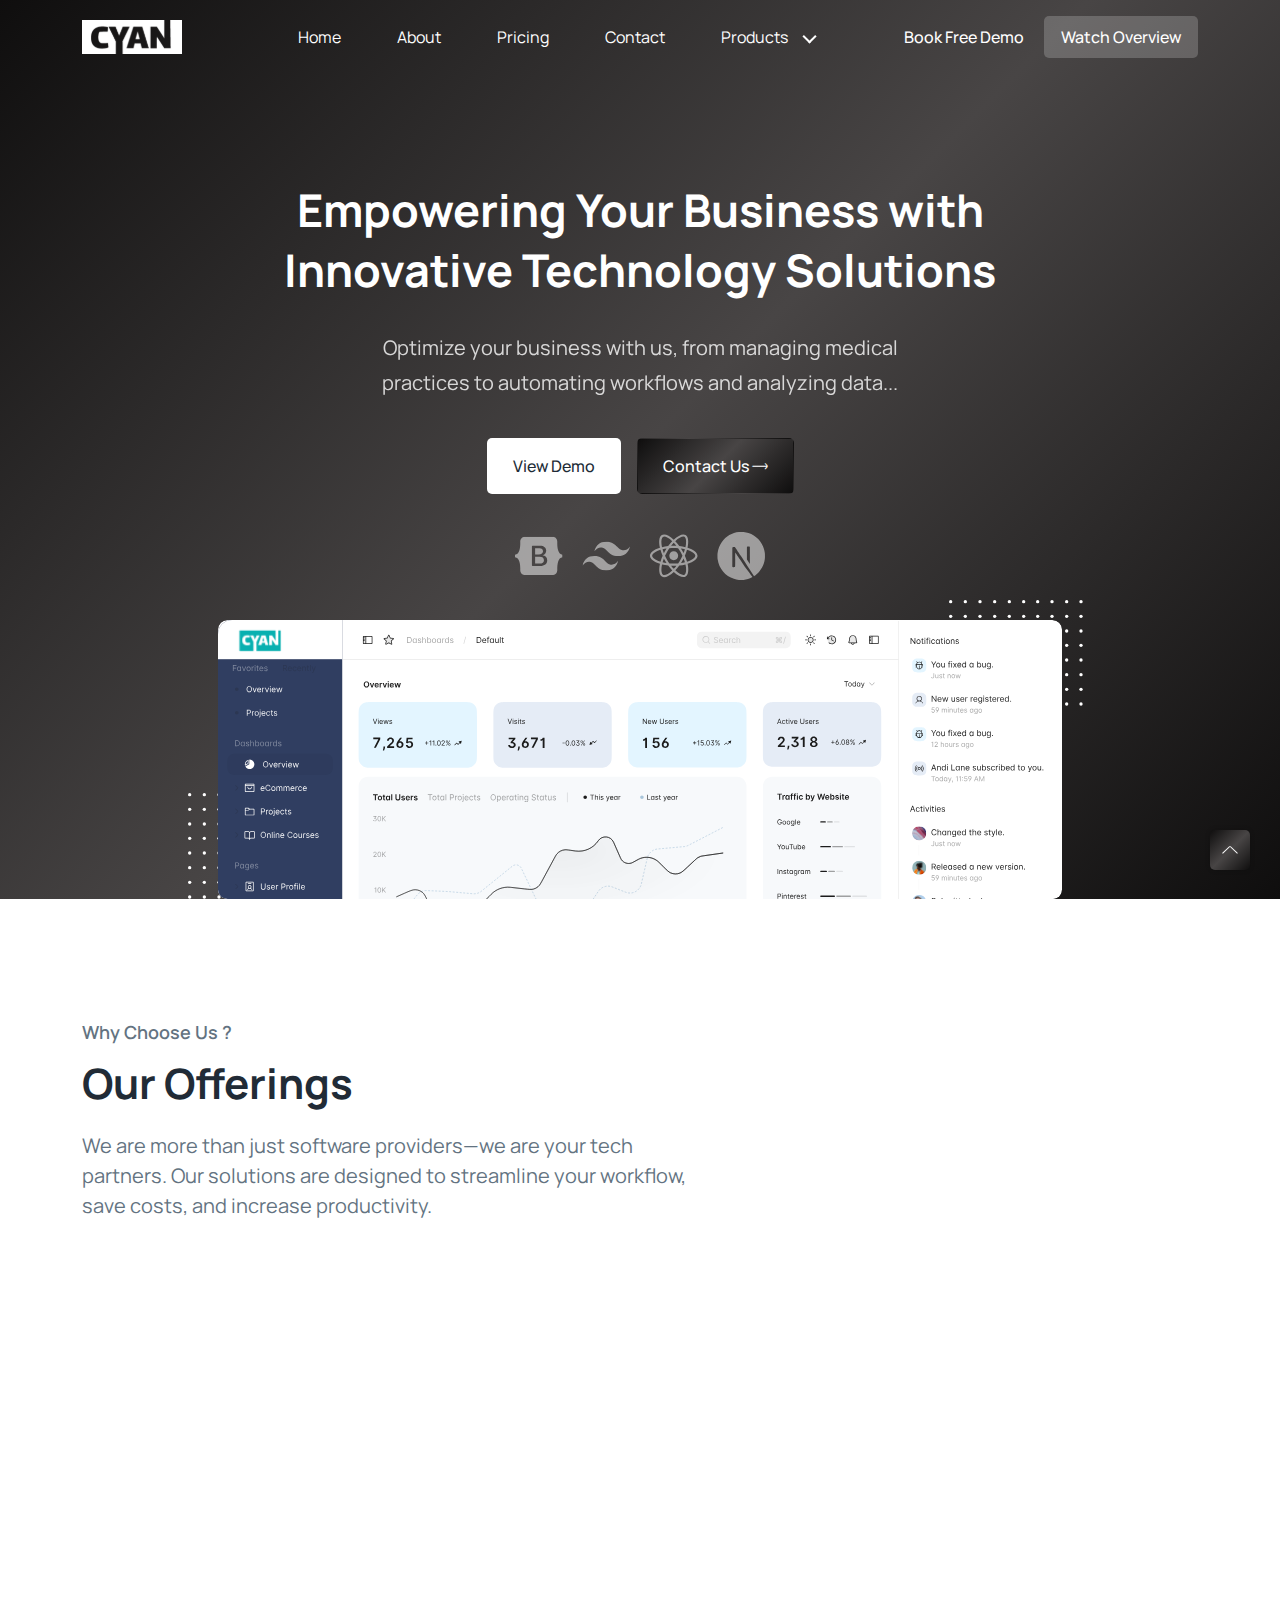
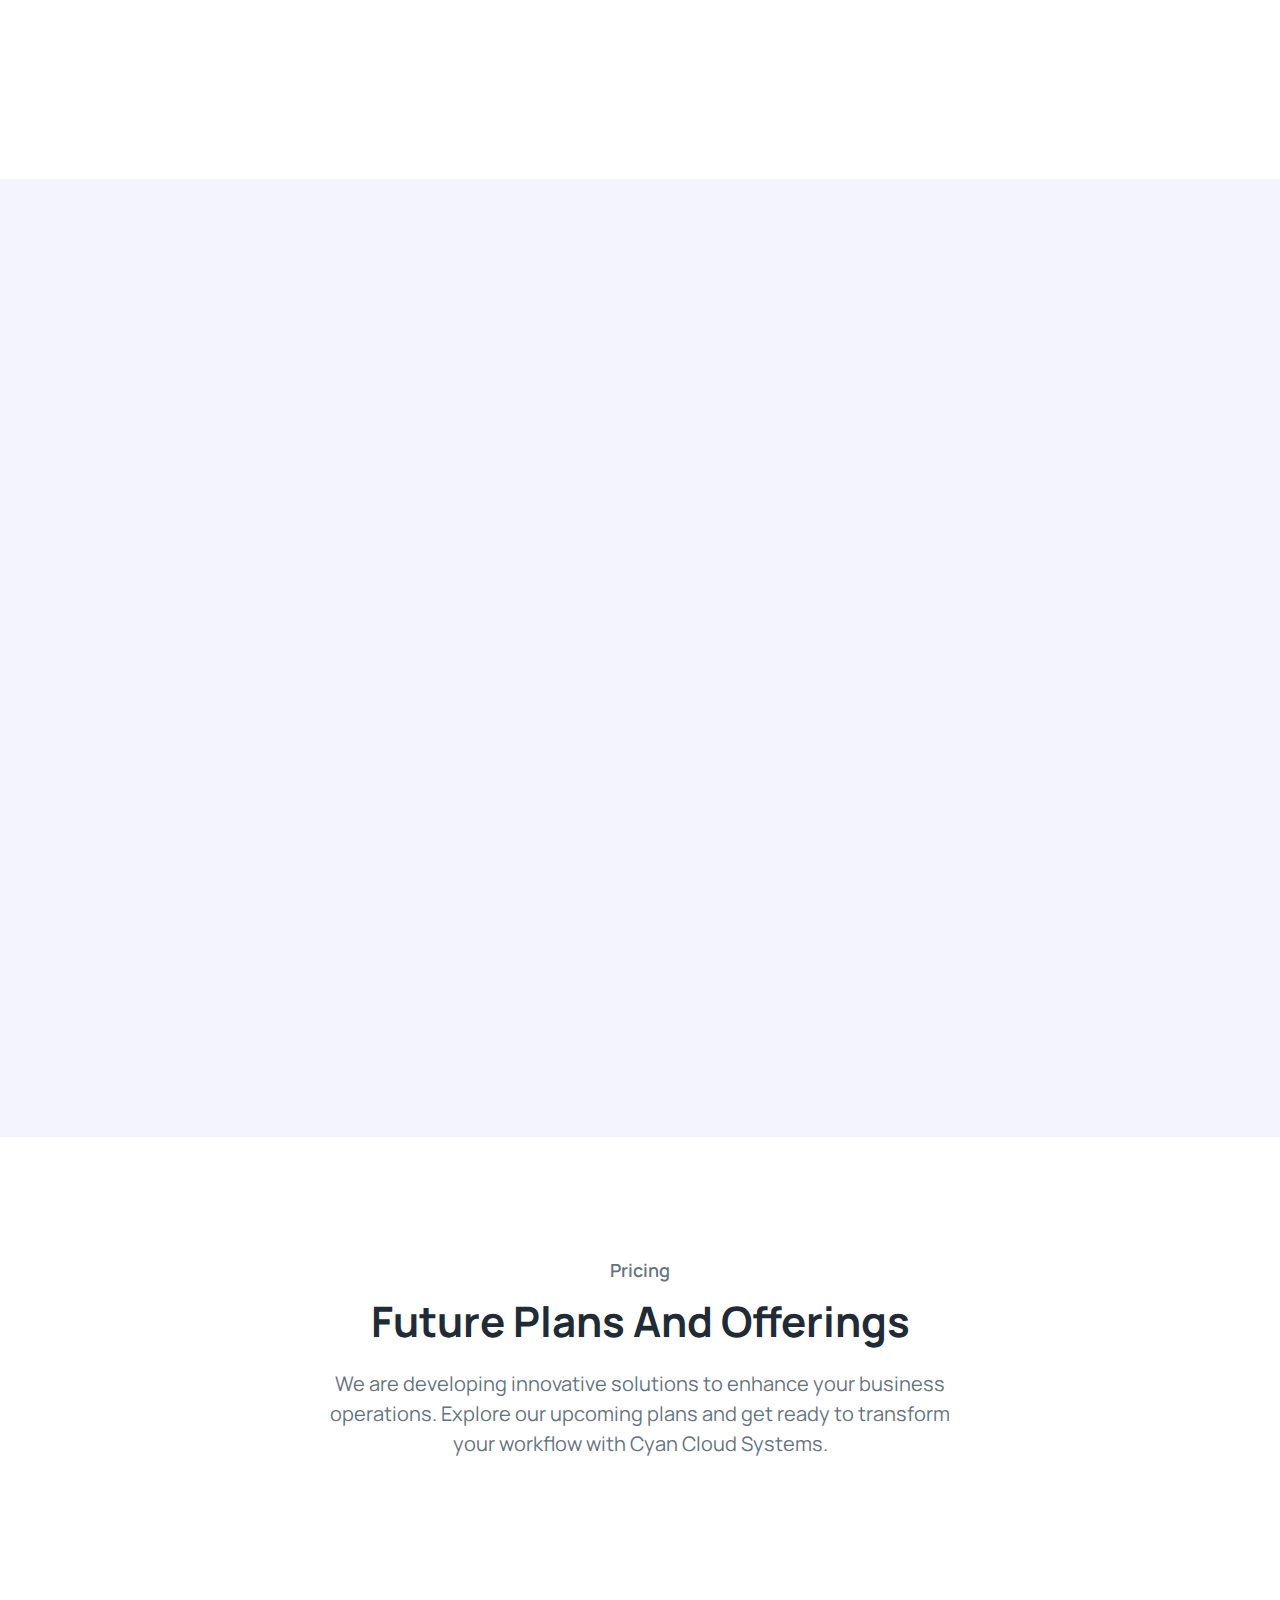
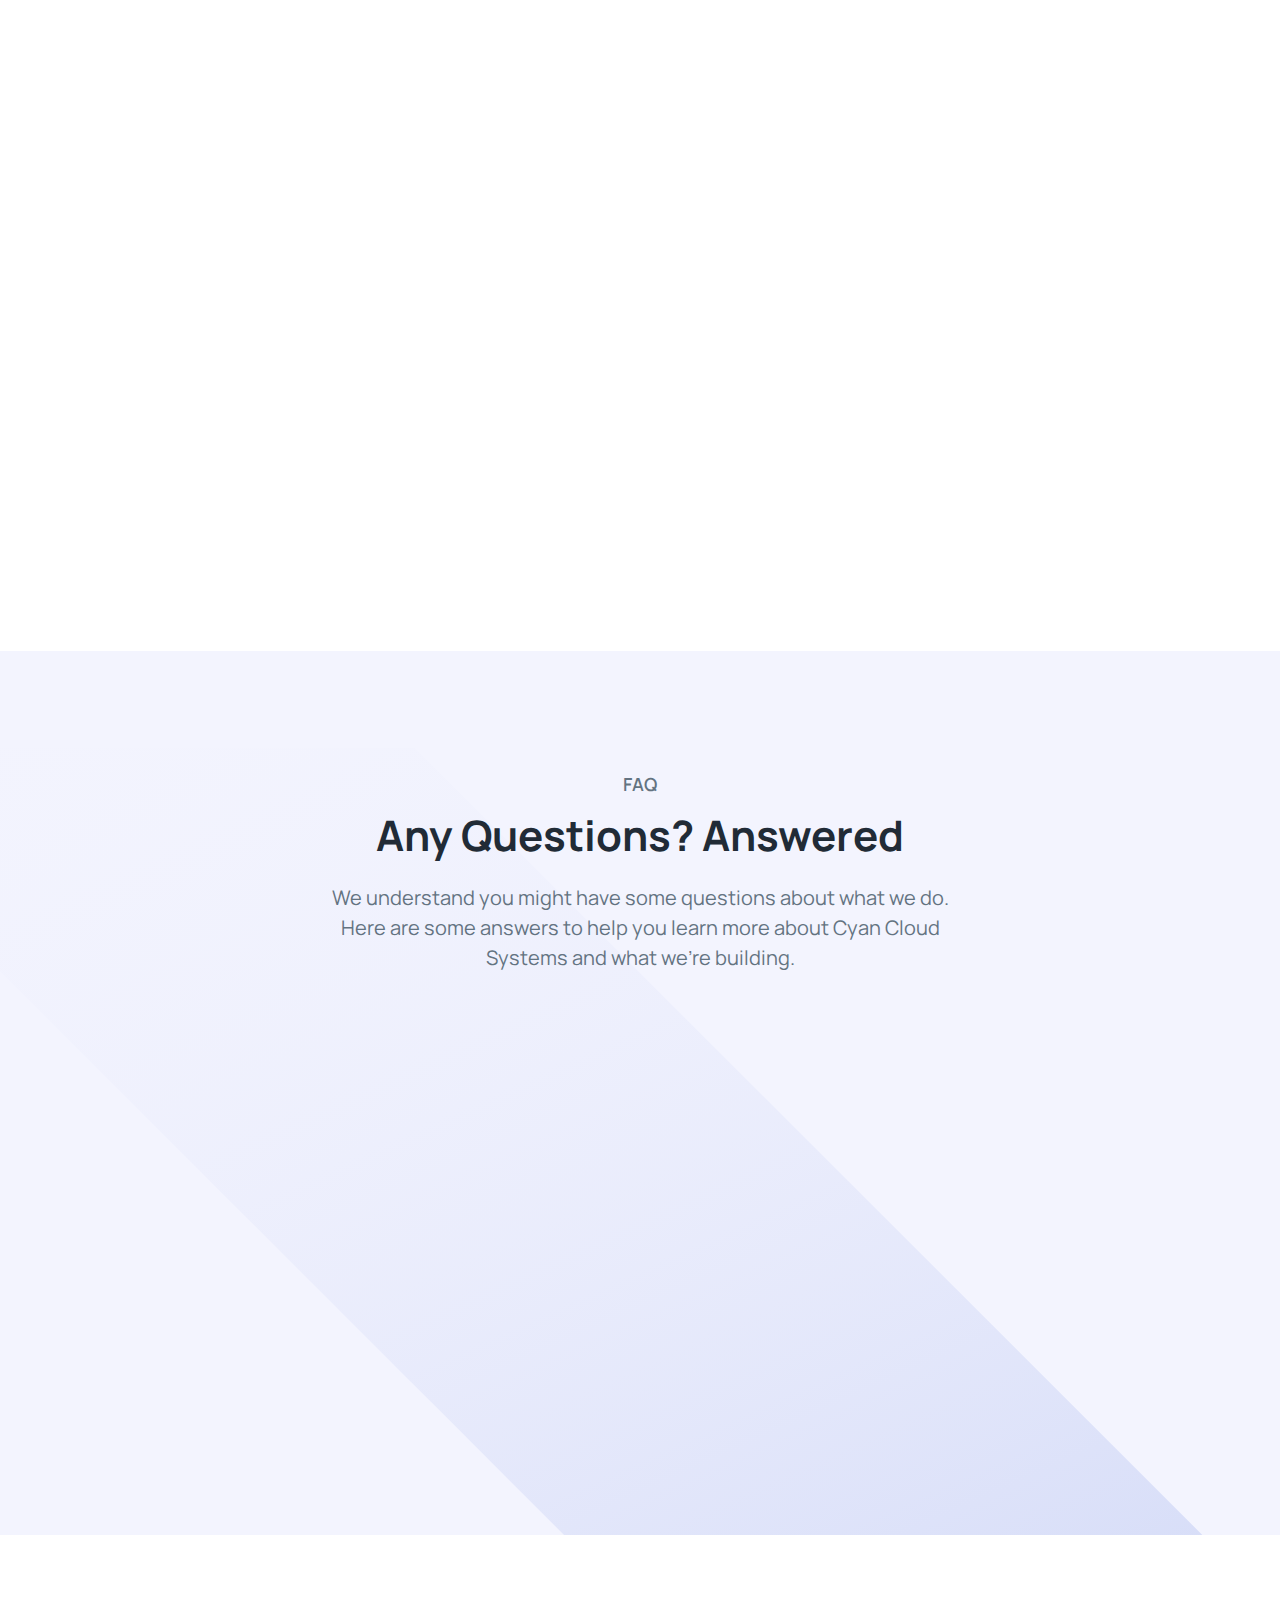
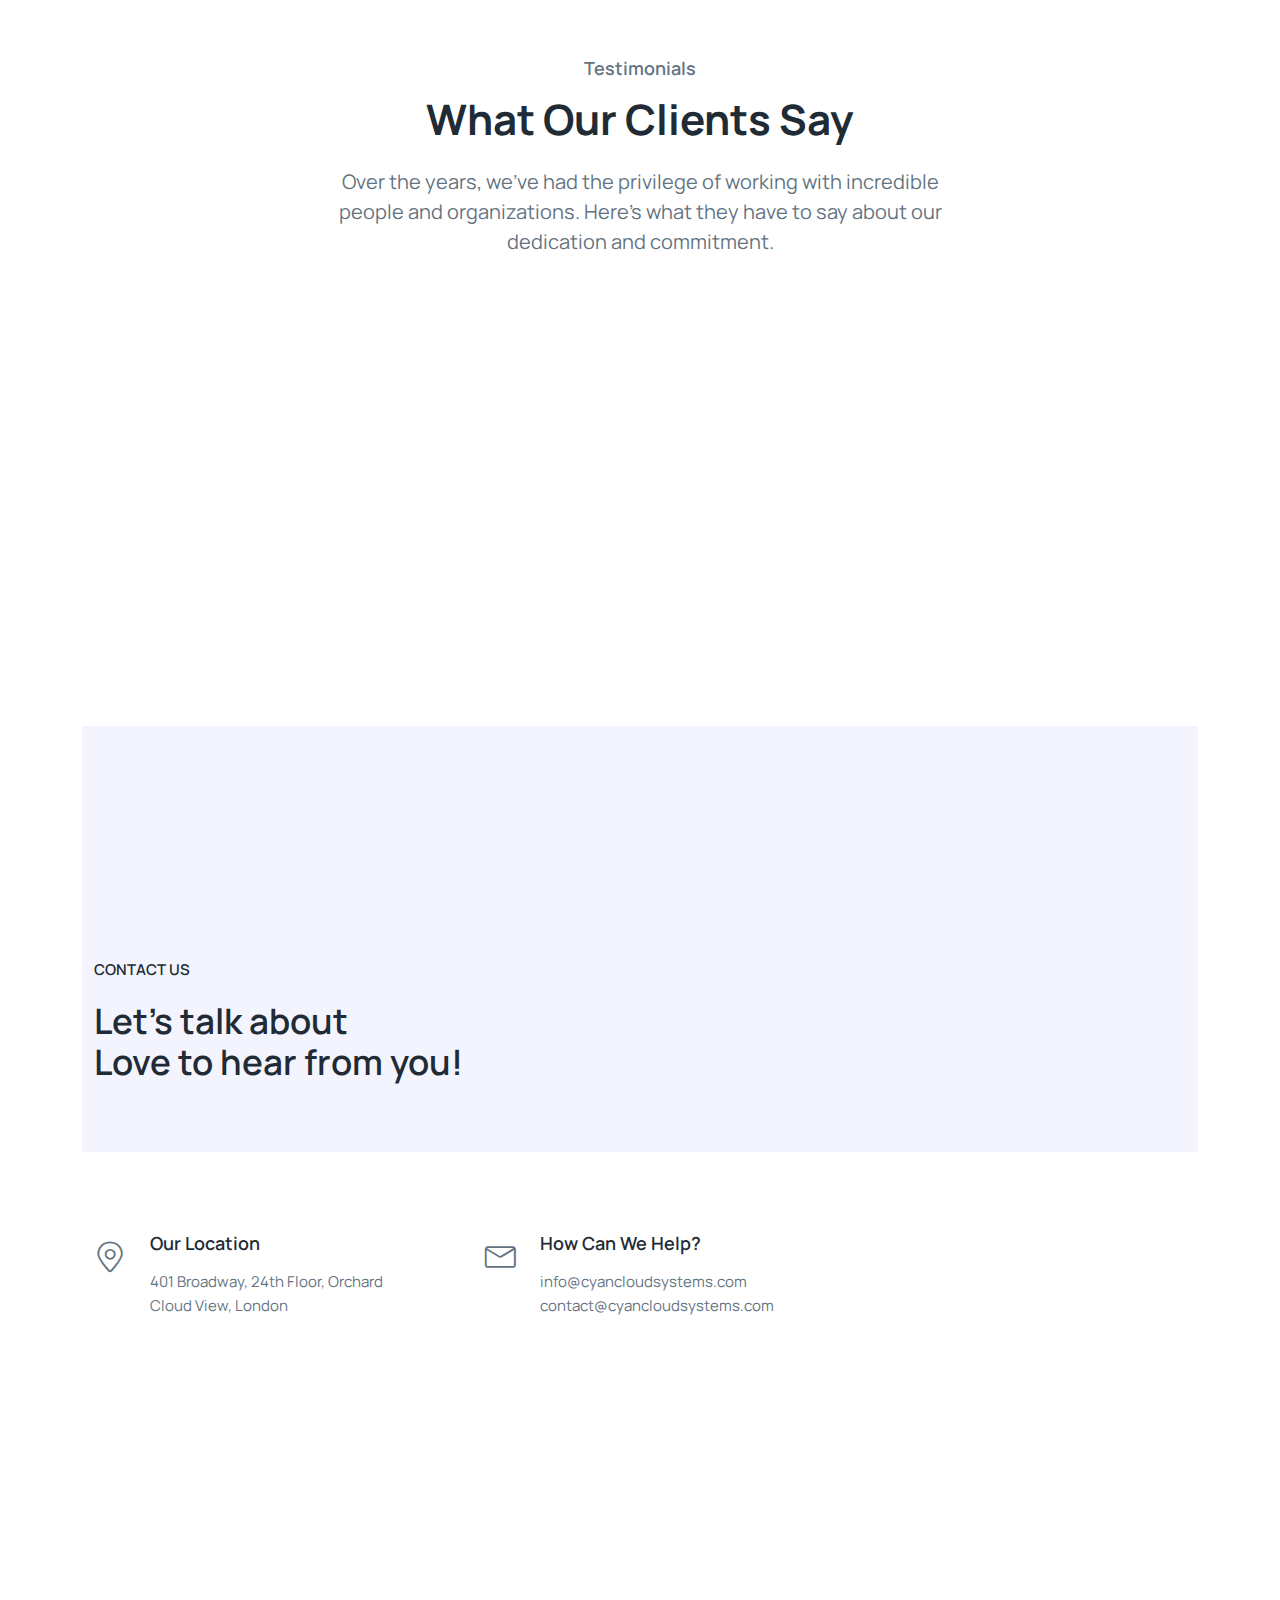
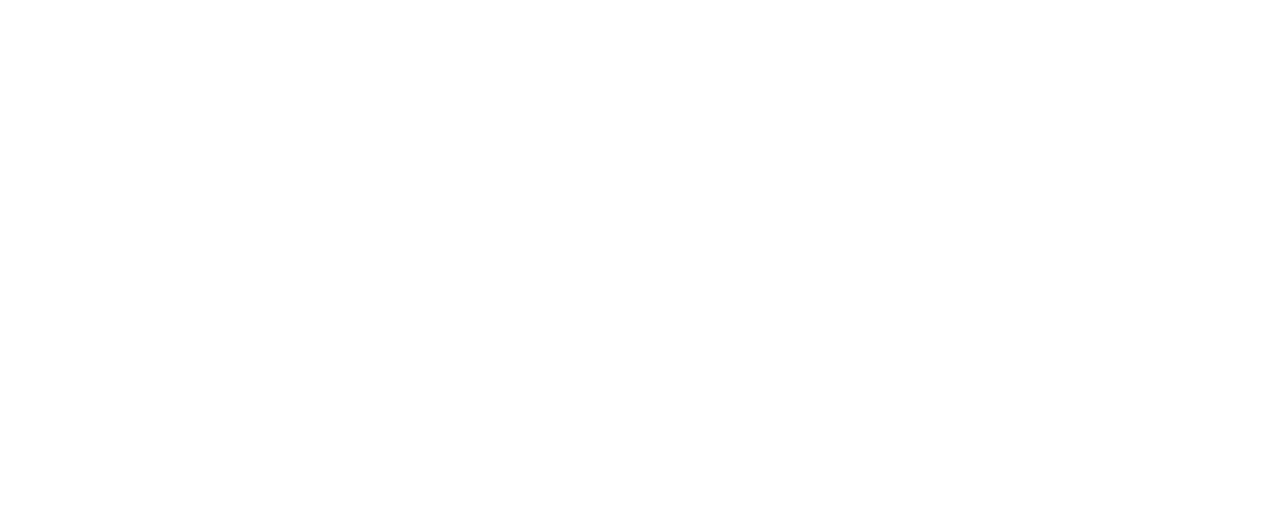
==== commit d0951006: "footer updated" ====
--- a/index.html
+++ b/index.html
@@ -935,6 +935,33 @@
       </div>
     </section>
     <!-- ====== Contact End ====== -->
+    <style>
+      .ud-footer {
+        padding: 0 !important;
+        width: 100vw;
+        margin-left: 50%;
+        transform: translateX(-50%);
+      }
+      .ud-footer-widgets {
+        padding-top: 120px;
+        padding-bottom: 80px;
+        padding-left: 0;
+        padding-right: 0;
+      }
+      .ud-footer-bottom {
+        padding-top: 20px;
+        padding-bottom: 20px;
+        padding-left: 0;
+        padding-right: 0;
+      }
+      .ud-footer .container {
+        max-width: 100%;
+        padding-left: 15px;
+        padding-right: 15px;
+      }
+    </style>
+
+
 
     <!-- ====== Footer Start ====== -->
     <footer class="ud-footer wow fadeInUp" data-wow-delay=".15s">
--- a/assets/css/ud-styles.css
+++ b/assets/css/ud-styles.css
@@ -1464,6 +1464,7 @@
 
 /* ===== Footer CSS ===== */
 .ud-footer {
+  width: 100%;
   background: var(--heading-color);
   padding-top: 100px;
   position: relative;
@@ -1577,8 +1578,12 @@
 }
 
 .ud-footer-bottom {
+  width: 100%;
   padding: 35px 0;
   border-top: 1px solid rgba(136, 144, 164, 0.43);
+}
+.ud-footer-widgets {
+  width: 100%; /* Ensure it is full width */
 }
 
 .ud-footer-bottom .ud-footer-bottom-left {
